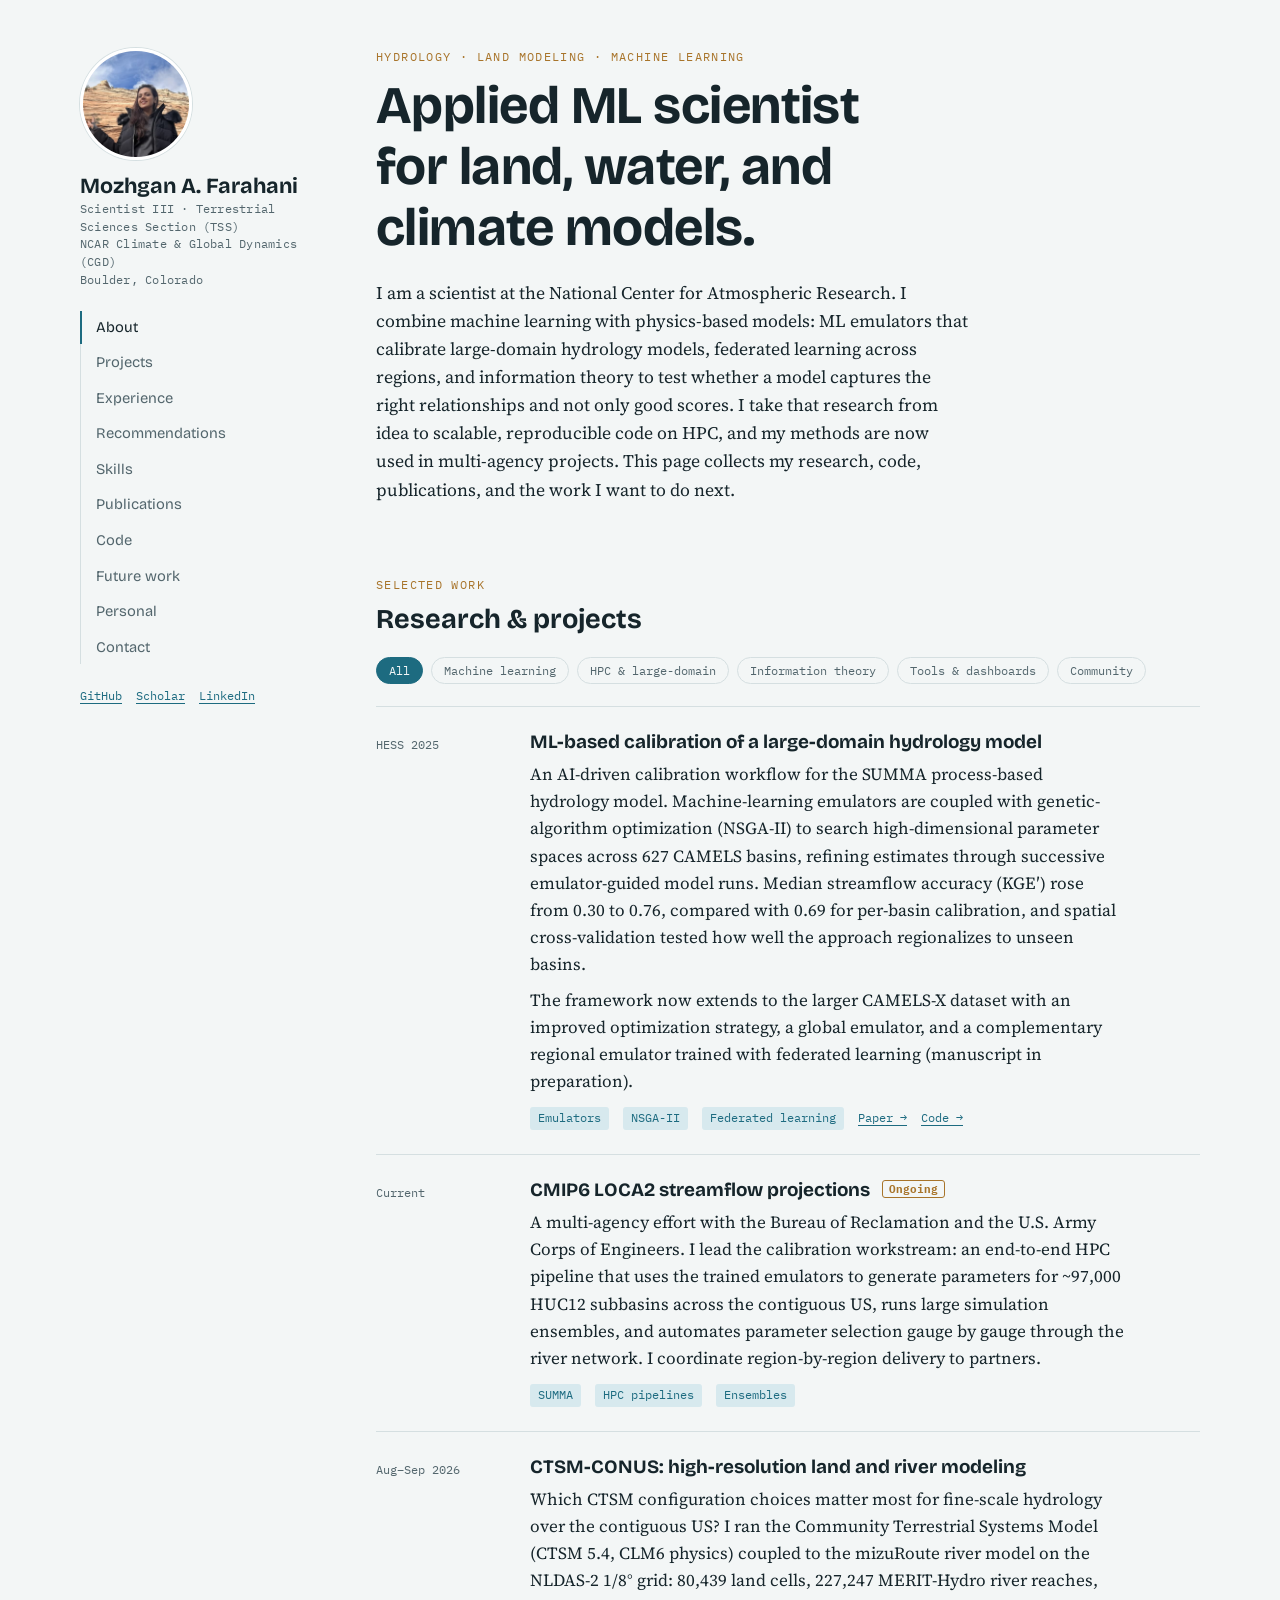
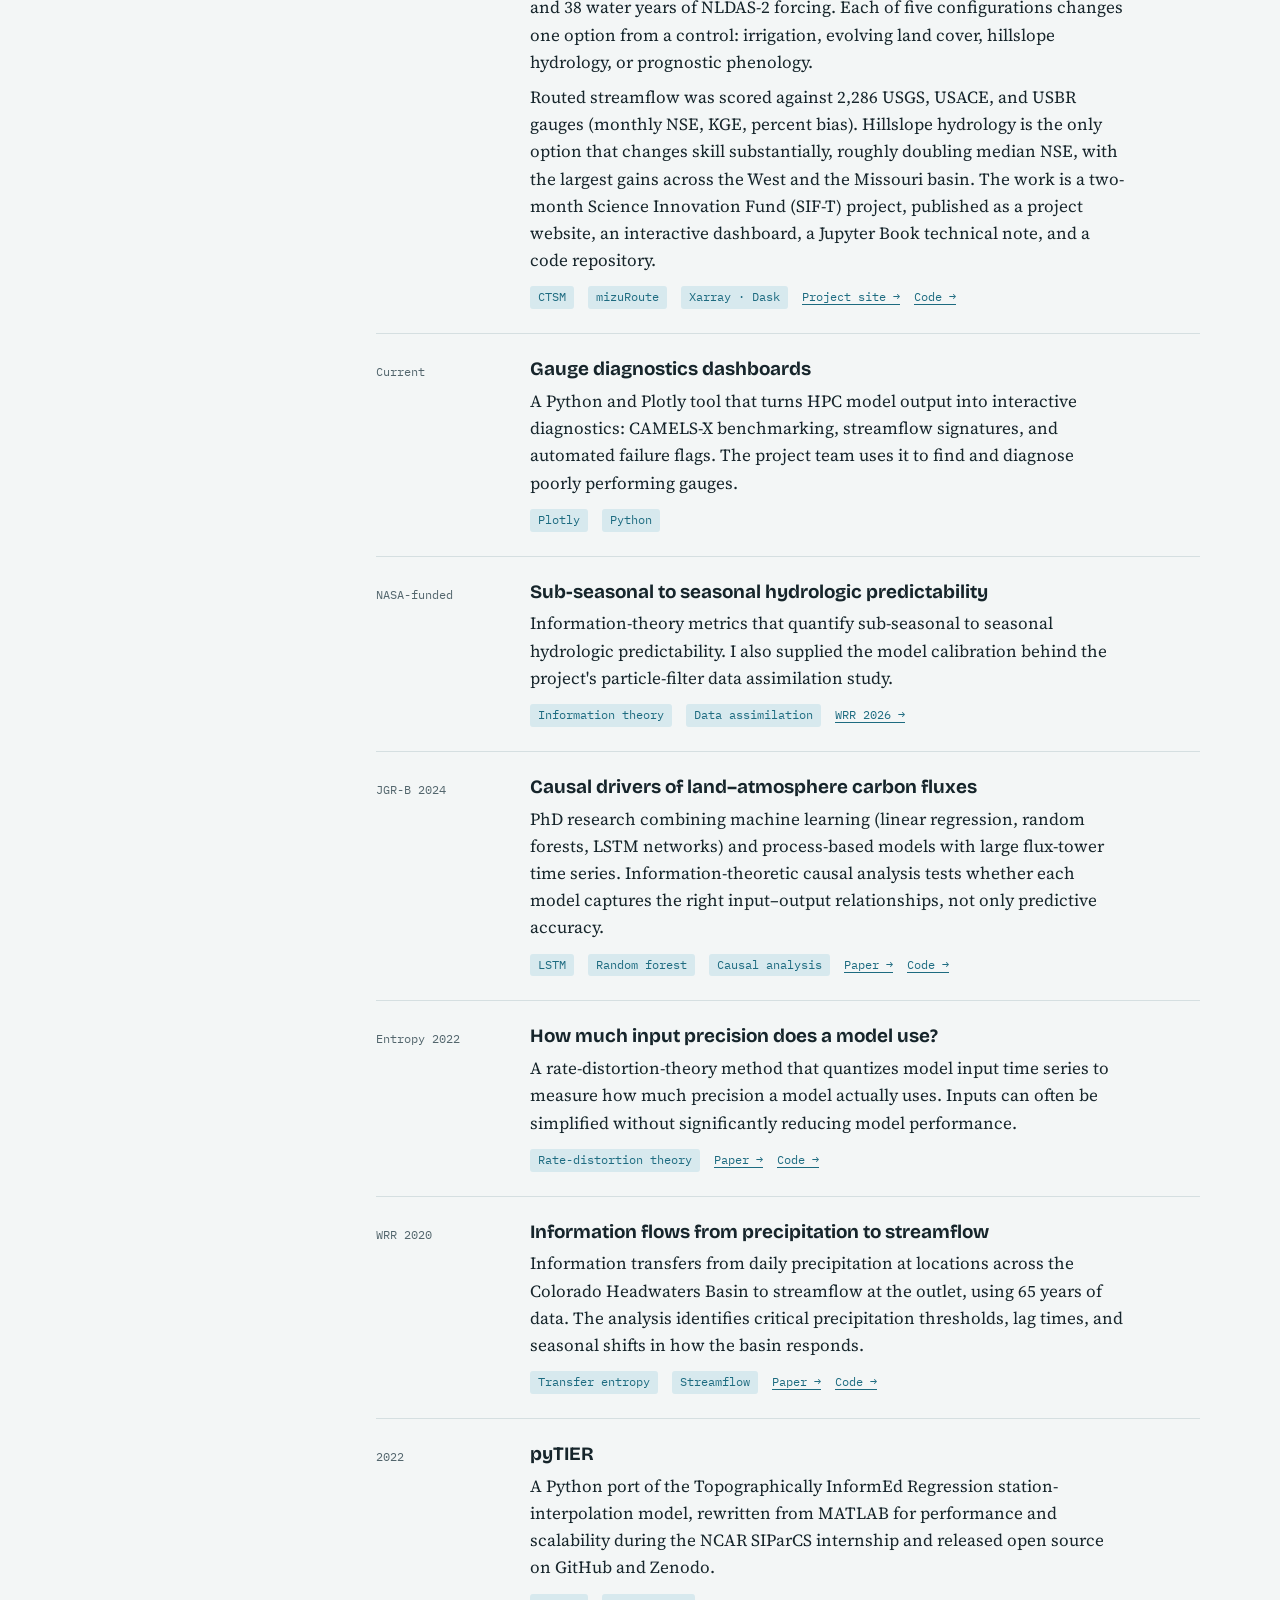
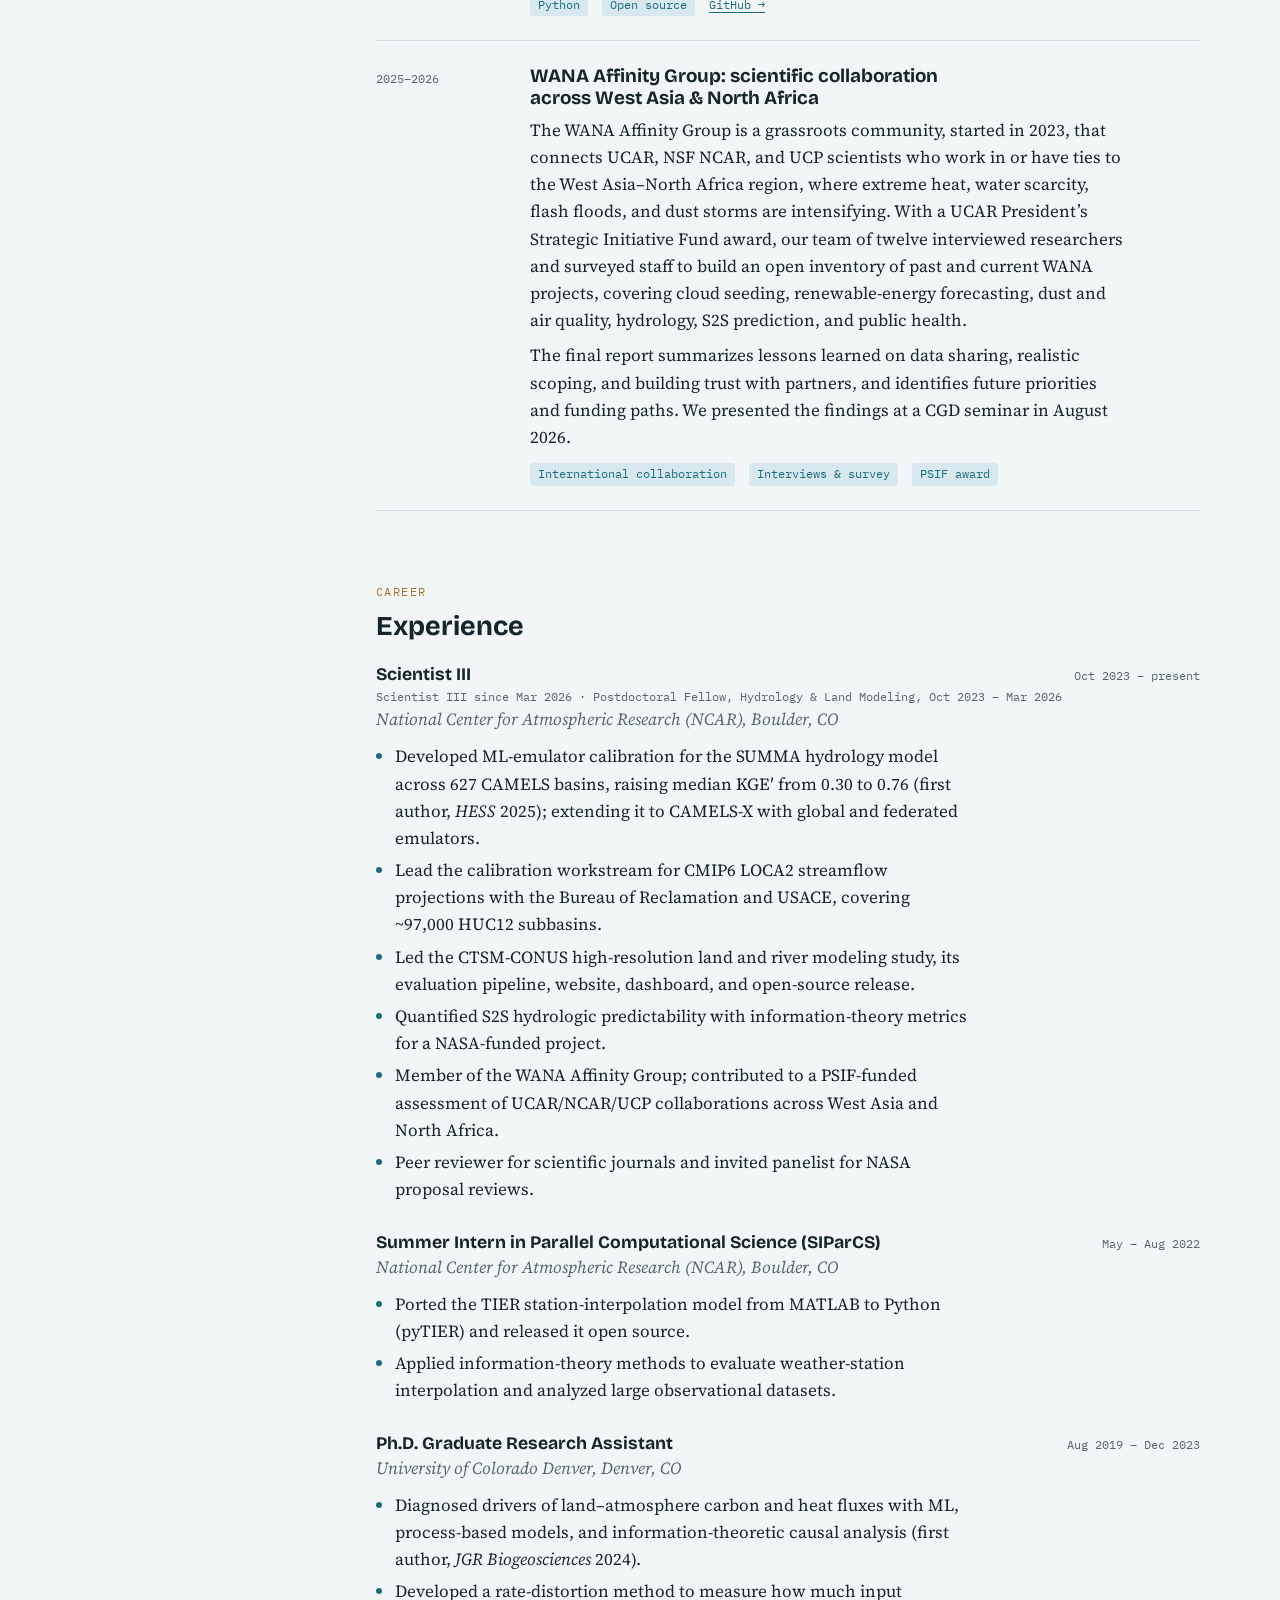
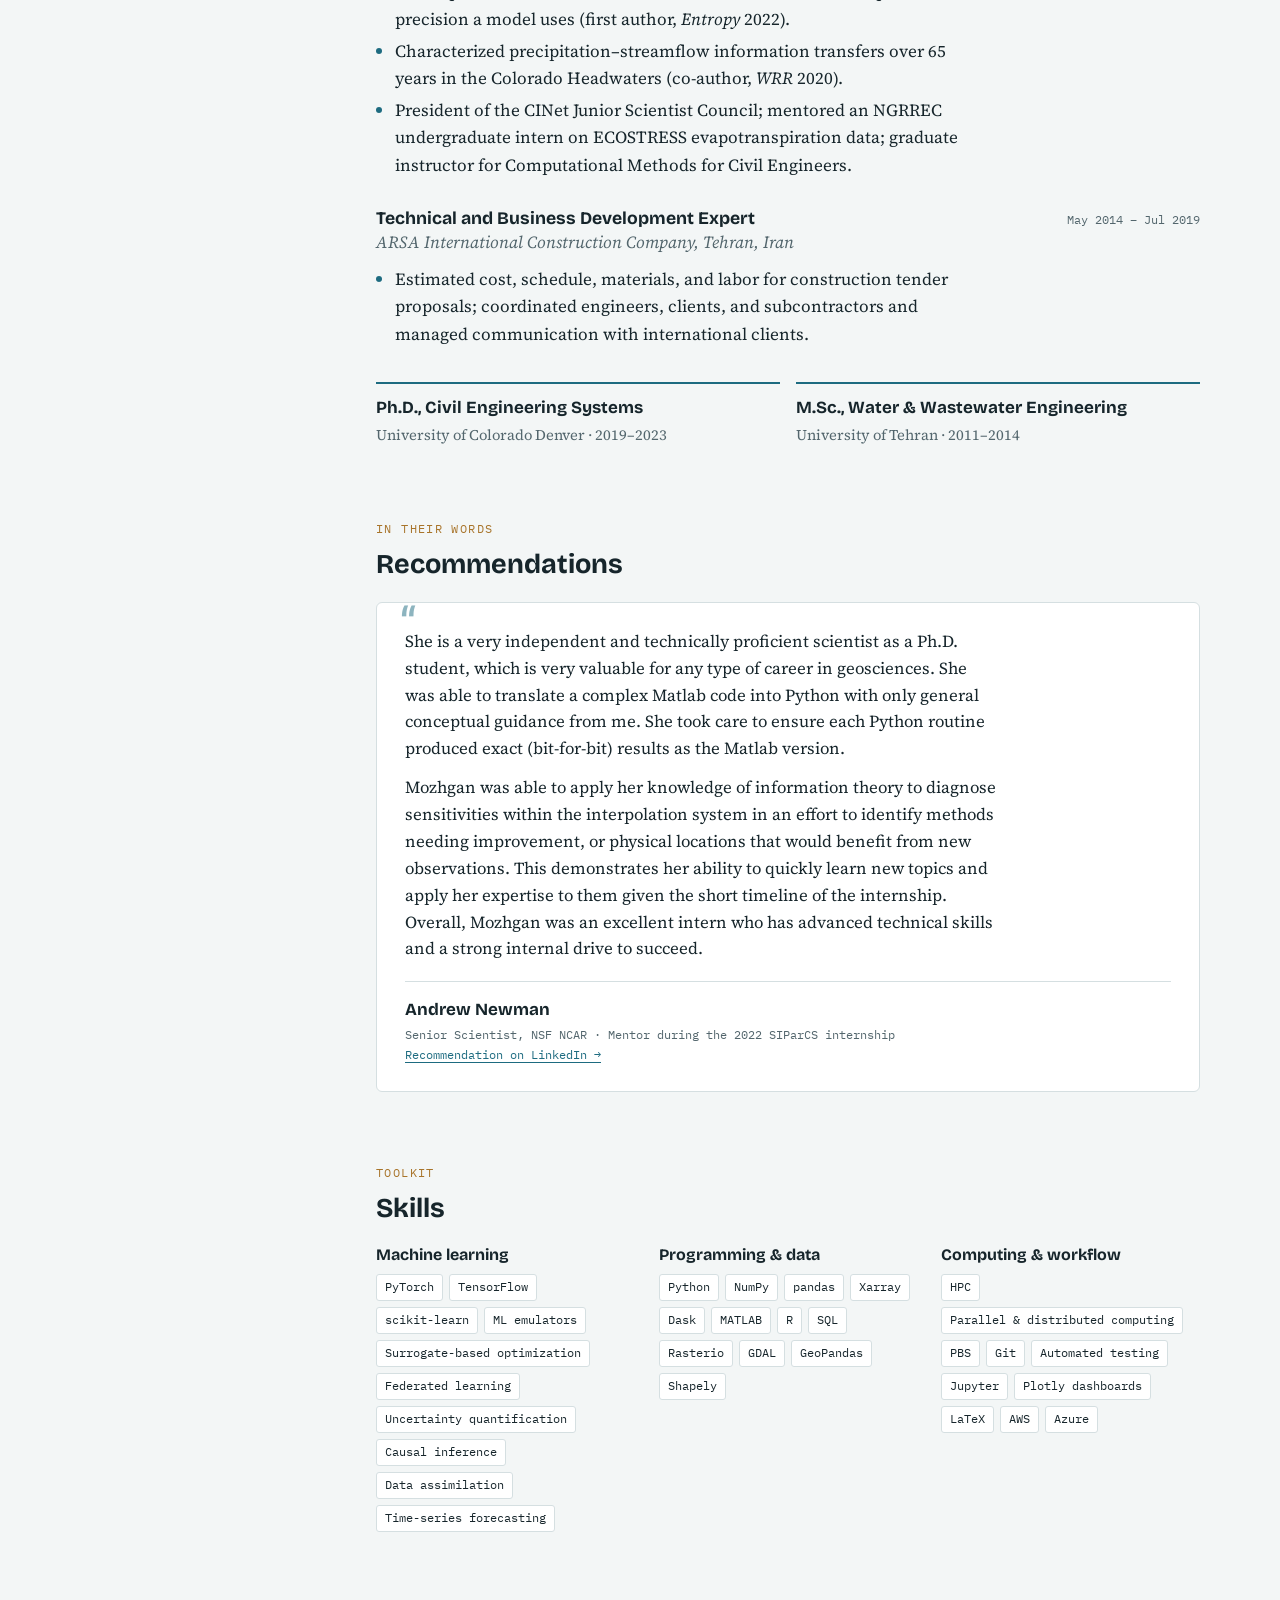
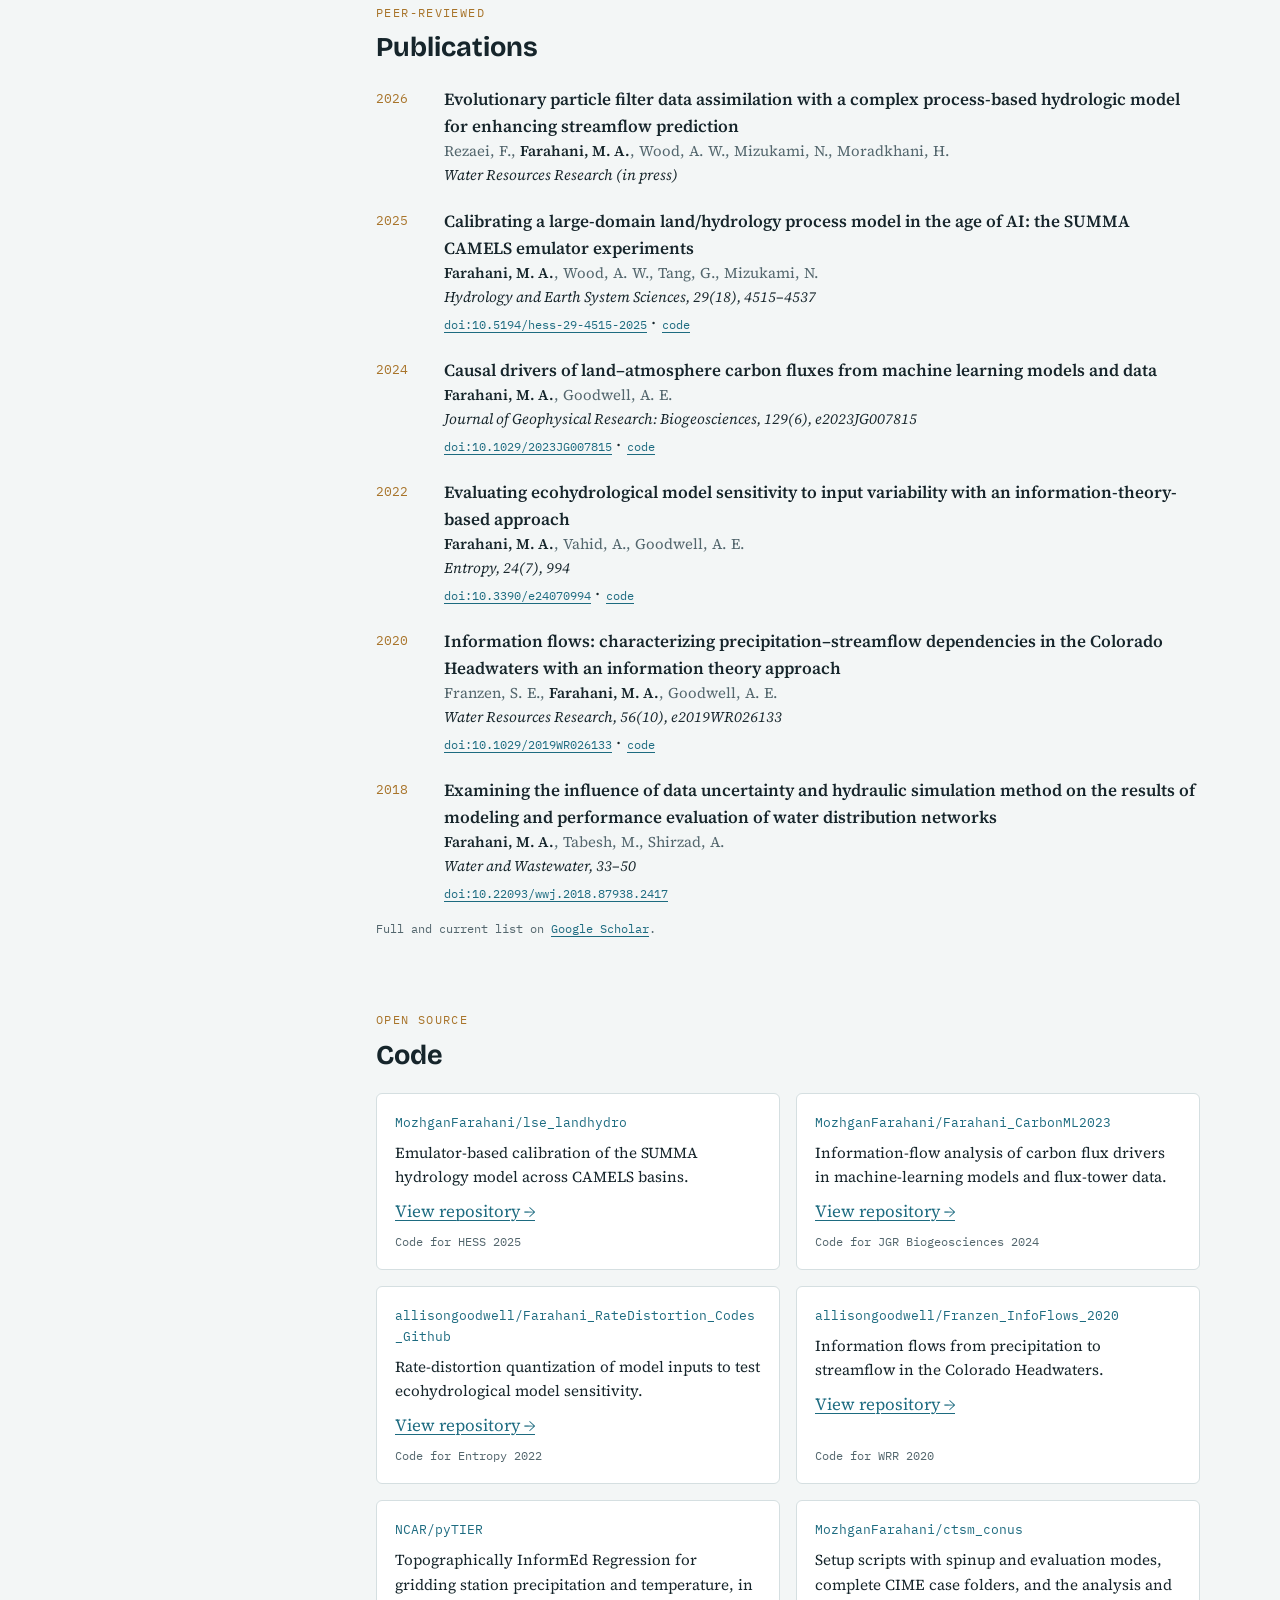
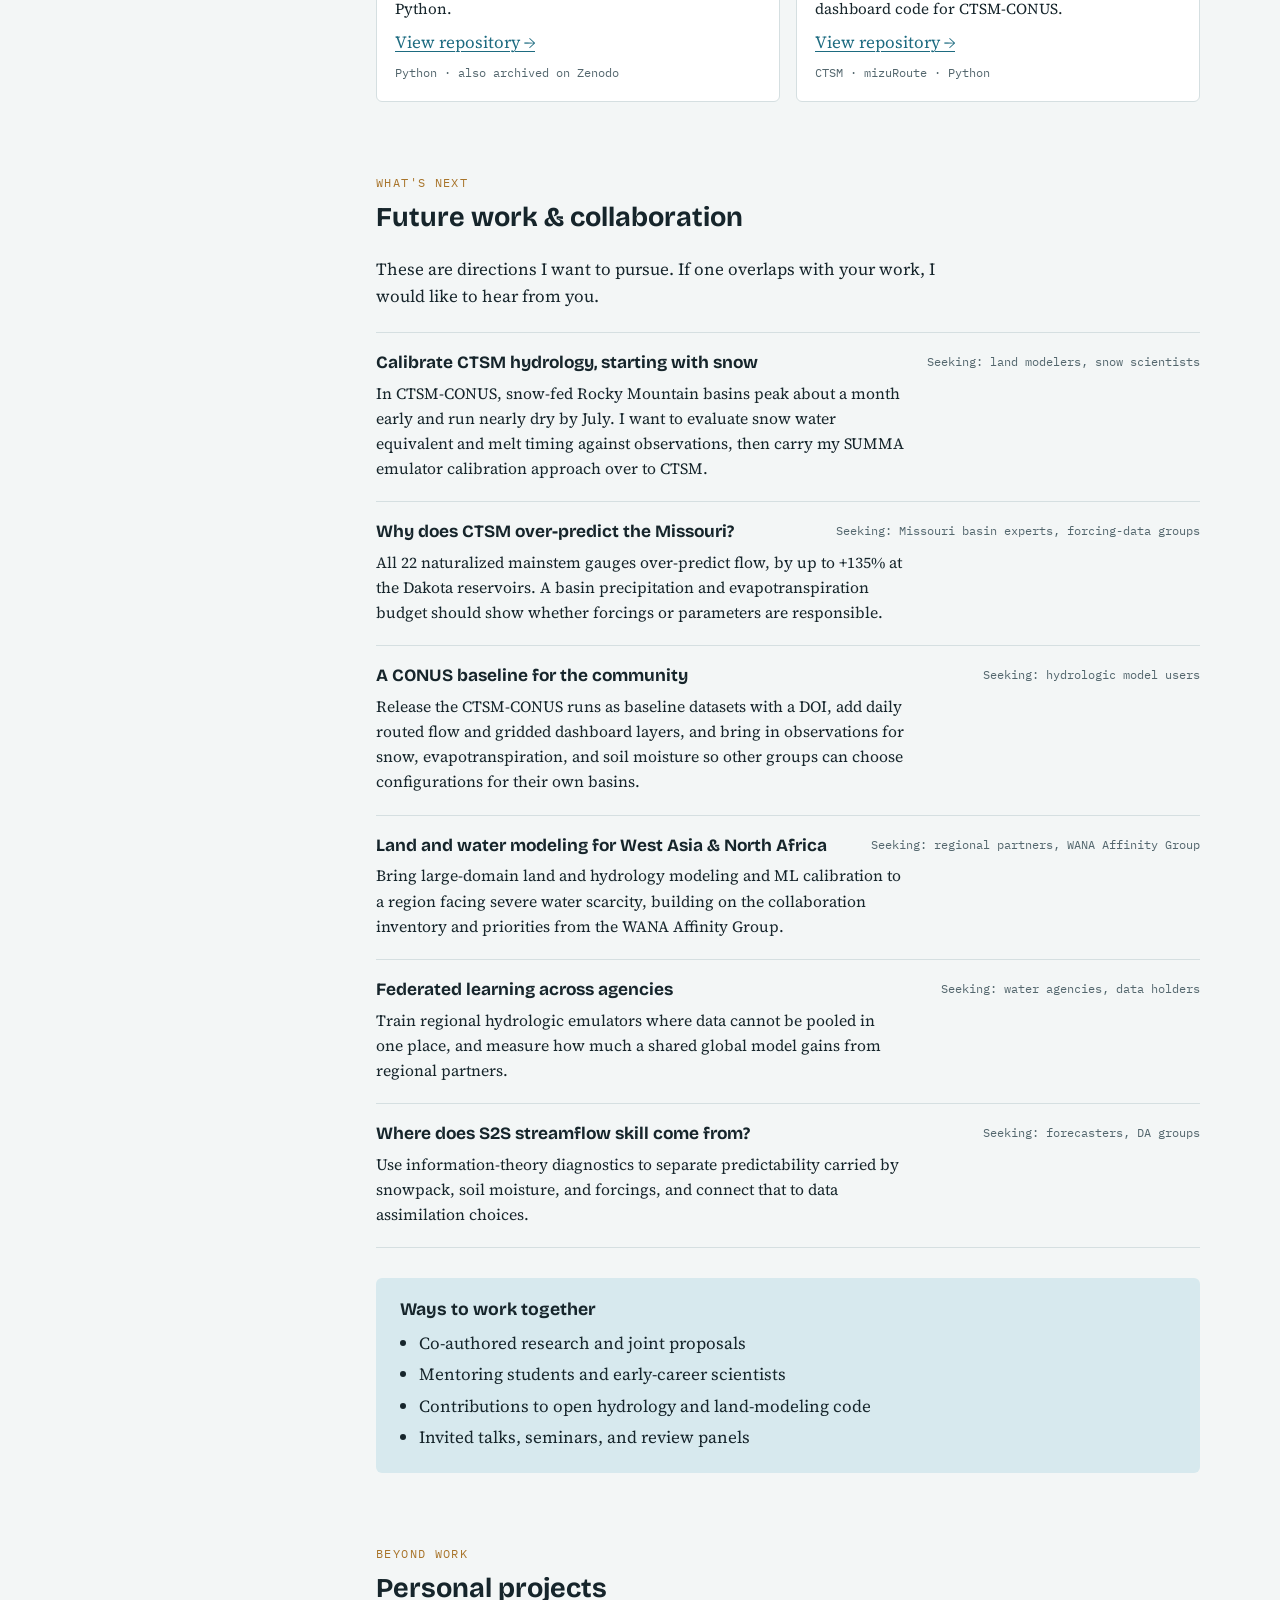
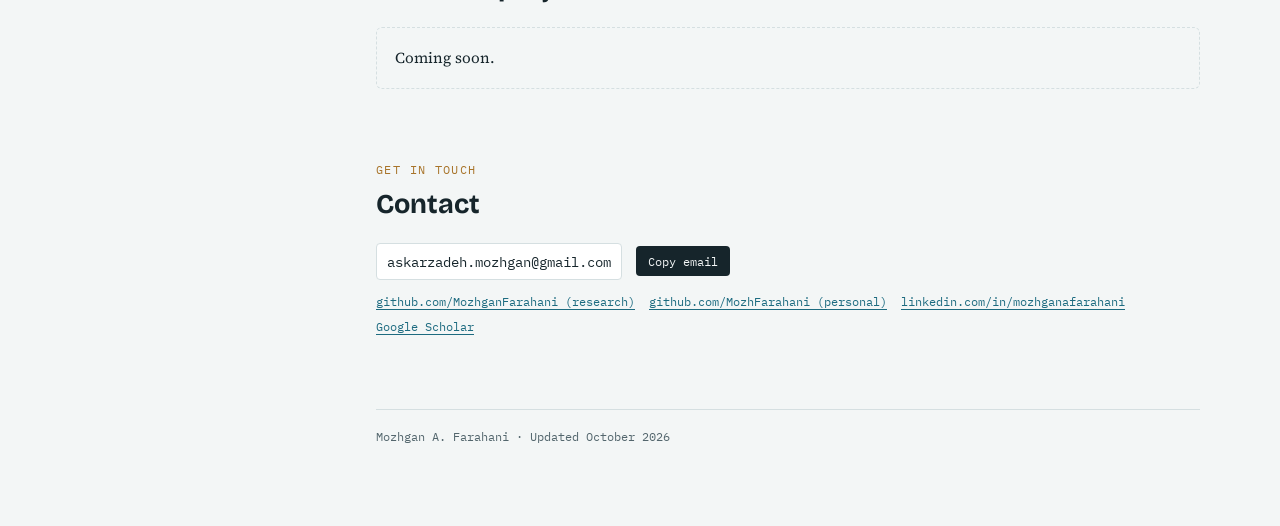
==== index.html @ bfb7e29d "Add files via upload" ====
<!doctype html>
<html lang="en">
<head>
<meta charset="utf-8">
<meta name="viewport" content="width=device-width, initial-scale=1, viewport-fit=cover">
<meta name="description" content="Mozhgan A. Farahani: hydrology, land modeling and machine learning research at NCAR.">
<style>body{margin:0}img{max-width:100%}[hidden]{display:none!important}</style>
<title>Mozhgan A. Farahani</title>
<meta name="claude:viewport-fit-sides" content="cover">
<link rel="preconnect" href="https://fonts.googleapis.com">
<link rel="stylesheet" href="https://fonts.googleapis.com/css2?family=Bricolage+Grotesque:opsz,wght@12..96,500;12..96,700&family=Source+Serif+4:ital,opsz,wght@0,8..60,400;0,8..60,600;1,8..60,400&family=IBM+Plex+Mono:wght@400;500&display=swap">
<style>
/* Layout: sticky left index (name + section links) beside a single reading column; stacks on phones. */
:root{
  --bg:#f3f6f6;
  --surface:#ffffff;
  --ink:#16252b;
  --muted:#53666d;
  --rule:#d5dfe1;
  --river:#1d6b80;
  --river-soft:#d7e9ee;
  --silt:#a8742a;
  --display:"Bricolage Grotesque", "Segoe UI", system-ui, sans-serif;
  --body:"Source Serif 4", Georgia, "Times New Roman", serif;
  --mono:"IBM Plex Mono", ui-monospace, Menlo, Consolas, monospace;
}
@media (prefers-color-scheme: dark){
  :root:not([data-theme="light"]){
    --bg:#0f181b; --surface:#152227; --ink:#e3ecee; --muted:#9db0b6; --rule:#28393f;
    --river:#6fbfd4; --river-soft:#1b343c; --silt:#d9a75e; color-scheme:dark;
  }
}
:root[data-theme="dark"]{
  --bg:#0f181b; --surface:#152227; --ink:#e3ecee; --muted:#9db0b6; --rule:#28393f;
  --river:#6fbfd4; --river-soft:#1b343c; --silt:#d9a75e; color-scheme:dark;
}
*{box-sizing:border-box}
body{background:var(--bg);color:var(--ink);font-family:var(--body);font-size:17px;line-height:1.6;
  padding-left:max(16px, env(safe-area-inset-left, 0px));padding-right:max(16px, env(safe-area-inset-right, 0px))}
a{color:var(--river);text-underline-offset:3px;text-decoration-thickness:1px}
a:hover{text-decoration-thickness:2px}
a:focus-visible,button:focus-visible{outline:2px solid var(--silt);outline-offset:3px;border-radius:3px}
h1,h2,h3{font-family:var(--display);line-height:1.15;text-wrap:balance;margin:0}
.wrap{max-width:1120px;margin:0 auto;display:grid;grid-template-columns:240px minmax(0,1fr);gap:56px;padding-block:48px 80px}
/* index */
.index{position:sticky;top:calc(env(safe-area-inset-top,0px) + 32px);align-self:start;display:flex;flex-direction:column;gap:22px}
.avatar{width:112px;height:112px;border-radius:50%;object-fit:cover;display:block;border:3px solid var(--surface);box-shadow:0 0 0 1px var(--rule);margin-bottom:14px}
.index .name{font-family:var(--display);font-weight:700;font-size:1.35rem;line-height:1.2}
.index .role{font-family:var(--mono);font-size:.74rem;color:var(--muted);letter-spacing:.02em;line-height:1.5}
.index nav{display:flex;flex-direction:column;gap:2px;border-left:1px solid var(--rule)}
.index nav a{font-family:var(--display);font-size:.92rem;color:var(--muted);text-decoration:none;padding:5px 0 5px 14px;margin-left:-1px;border-left:2px solid transparent}
.index nav a:hover,.index nav a.on{color:var(--ink);border-left-color:var(--river)}
.links{display:flex;flex-wrap:wrap;gap:6px 14px;font-family:var(--mono);font-size:.76rem}
main{min-width:0;display:flex;flex-direction:column;gap:72px}
section{scroll-margin-top:24px}
.eyebrow{font-family:var(--mono);font-size:.72rem;letter-spacing:.12em;text-transform:uppercase;color:var(--silt);margin-bottom:10px}
h2{font-size:1.7rem;font-weight:700;margin-bottom:22px}
p{margin:0;max-width:66ch}
/* hero */
.hero h1{font-size:clamp(2.1rem,5vw,3.3rem);font-weight:700;letter-spacing:-.01em;max-width:18ch}
.hero h1 em{font-style:normal;color:var(--river)}
.hero .lede{margin-top:20px;font-size:1.1rem;color:var(--ink)}
/* projects */
.filters{display:flex;flex-wrap:wrap;gap:8px;margin-bottom:22px}
.filters button{font-family:var(--mono);font-size:.75rem;background:transparent;color:var(--muted);border:1px solid var(--rule);border-radius:99px;padding:5px 12px;cursor:pointer}
.filters button[aria-pressed="true"]{background:var(--river);border-color:var(--river);color:var(--bg)}
.projects{display:flex;flex-direction:column;gap:0;border-top:1px solid var(--rule)}
.proj{display:grid;grid-template-columns:130px minmax(0,1fr);gap:24px;padding:24px 0;border-bottom:1px solid var(--rule)}
.proj .when{font-family:var(--mono);font-size:.75rem;color:var(--muted);padding-top:4px}
.proj h3{font-size:1.18rem;font-weight:700}
.proj p{margin-top:8px;color:var(--ink)}
.proj .meta{display:flex;flex-wrap:wrap;gap:6px 14px;margin-top:12px;font-family:var(--mono);font-size:.74rem;align-items:center}
.tag{color:var(--river);background:var(--river-soft);padding:2px 8px;border-radius:3px}
.status{font-family:var(--mono);font-size:.68rem;color:var(--silt);border:1px solid currentColor;border-radius:3px;padding:1px 6px;margin-left:8px;vertical-align:3px;white-space:nowrap}
/* recommendation */
.quote{margin:0;background:var(--surface);border:1px solid var(--rule);border-radius:6px;padding:26px 28px;display:flex;flex-direction:column;gap:18px}
.quote blockquote{margin:0;display:flex;flex-direction:column;gap:12px;font-size:1.05rem;max-width:66ch}
.quote blockquote p{position:relative}
.quote blockquote p:first-child::before{content:"\201C";font-family:var(--display);font-size:3.2rem;line-height:1;color:var(--river);position:absolute;left:-4px;top:-30px;opacity:.5}
.quote figcaption{display:flex;flex-direction:column;gap:2px;border-top:1px solid var(--rule);padding-top:14px}
.quote figcaption b{font-family:var(--display)}
.quote figcaption span{font-family:var(--mono);font-size:.74rem;color:var(--muted)}
/* experience */
.xp{display:flex;flex-direction:column;gap:30px}
.job header{display:flex;flex-wrap:wrap;justify-content:space-between;gap:4px 16px;align-items:baseline}
.job h3{font-size:1.1rem;font-weight:700}
.job .sub{font-family:var(--mono);font-size:.75rem;color:var(--muted);margin-top:2px}
.job .org{color:var(--muted);font-style:italic}
.job .dates{font-family:var(--mono);font-size:.75rem;color:var(--muted);white-space:nowrap}
.job ul{margin:10px 0 0;padding-left:1.1em;max-width:66ch}
.job li{margin-top:5px}
.job li::marker{color:var(--river)}
.edu{display:grid;grid-template-columns:repeat(2,minmax(0,1fr));gap:16px;margin-top:34px}
.edu div{border-top:2px solid var(--river);padding-top:10px}
.edu b{font-family:var(--display);display:block}
.edu span{font-size:.92rem;color:var(--muted)}
/* skills */
.skills{display:grid;grid-template-columns:repeat(3,minmax(0,1fr));gap:24px}
.skills h3{font-size:1rem;font-weight:700;margin-bottom:10px}
.chips{display:flex;flex-wrap:wrap;gap:6px}
.chips span{font-family:var(--mono);font-size:.74rem;border:1px solid var(--rule);background:var(--surface);border-radius:3px;padding:3px 8px}
/* pubs */
.pubs{list-style:none;padding:0;margin:0;display:flex;flex-direction:column;gap:20px}
.pubs li{display:grid;grid-template-columns:52px minmax(0,1fr);gap:16px}
.pubs .yr{font-family:var(--mono);font-size:.8rem;color:var(--silt);padding-top:3px;font-variant-numeric:tabular-nums}
.pubs .t{font-weight:600}
.pubs .a{font-size:.93rem;color:var(--muted)}
.pubs .a strong{color:var(--ink);font-weight:600}
.pubs .j{font-size:.93rem;font-style:italic}
.pubs .doi{font-family:var(--mono);font-size:.74rem;word-break:break-all}
.pubs li > div > .doi + .doi{margin-left:2px}
/* code */
.code{display:grid;grid-template-columns:repeat(2,minmax(0,1fr));gap:16px}
.repo{background:var(--surface);border:1px solid var(--rule);border-radius:6px;padding:18px;display:flex;flex-direction:column;gap:8px;min-width:0}
.repo .path{font-family:var(--mono);font-size:.82rem;color:var(--river);word-break:break-all}
.repo p{font-size:.95rem}
.repo .lang{font-family:var(--mono);font-size:.72rem;color:var(--muted);margin-top:auto}
.repo.todo{background:transparent;border-style:dashed;grid-column:1/-1}
/* future */
.ideas{display:flex;flex-direction:column;gap:0;border-top:1px solid var(--rule)}
.idea{padding:20px 0;border-bottom:1px solid var(--rule);display:grid;grid-template-columns:minmax(0,1fr) auto;gap:8px 24px}
.idea h3{font-size:1.08rem;font-weight:700}
.idea p{grid-column:1/-1;font-size:.98rem}
.idea .who{font-family:var(--mono);font-size:.72rem;color:var(--muted);text-align:right;white-space:nowrap}
.collab{margin-top:30px;background:var(--river-soft);border-radius:6px;padding:22px 24px}
.collab h3{font-size:1.1rem;margin-bottom:10px}
.collab ul{margin:0;padding-left:1.1em;max-width:66ch}
.collab li{margin-top:4px}
.note{font-family:var(--mono);font-size:.74rem;color:var(--muted);margin-top:14px;max-width:66ch}
/* contact */
.contact{display:flex;flex-direction:column;gap:12px}
.row{display:flex;flex-wrap:wrap;gap:10px 14px;align-items:center}
.row code{font-family:var(--mono);font-size:.9rem;background:var(--surface);border:1px solid var(--rule);padding:6px 10px;border-radius:4px;user-select:all;word-break:break-all}
.btn{font-family:var(--mono);font-size:.78rem;background:var(--ink);color:var(--bg);border:0;border-radius:4px;padding:7px 12px;cursor:pointer}
footer{font-family:var(--mono);font-size:.72rem;color:var(--muted);border-top:1px solid var(--rule);padding-top:18px}
@media (max-width:860px){
  .avatar{width:88px;height:88px}
  .wrap{grid-template-columns:minmax(0,1fr);gap:36px;padding-block:28px 64px}
  .index{position:static}
  .index nav{flex-direction:row;flex-wrap:wrap;border-left:0;gap:4px 14px}
  .index nav a{padding:2px 0;border-left:0;margin:0;border-bottom:2px solid transparent}
  .index nav a.on{border-bottom-color:var(--river)}
  .skills{grid-template-columns:minmax(0,1fr)}
}
@media (max-width:560px){
  .proj,.pubs li{grid-template-columns:minmax(0,1fr);gap:4px}
  .code,.edu{grid-template-columns:minmax(0,1fr)}
  .idea{grid-template-columns:minmax(0,1fr)}
  .idea .who{text-align:left}
  body{font-size:16px}
}
</style>
</head>
<body>

<div class="wrap">
  <aside class="index">
    <div>
      <img class="avatar" src="photo.jpg" alt="Mozhgan A. Farahani" onerror="this.hidden=true">
      <div class="name">Mozhgan A. Farahani</div>
      <div class="role">Scientist III · Terrestrial Sciences Section (TSS)<br>NCAR Climate &amp; Global Dynamics (CGD)<br>Boulder, Colorado</div>
    </div>
    <nav aria-label="Sections">
      <a href="#about">About</a>
      <a href="#projects">Projects</a>
      <a href="#experience">Experience</a>
      <a href="#recommendations">Recommendations</a>
      <a href="#skills">Skills</a>
      <a href="#publications">Publications</a>
      <a href="#code">Code</a>
      <a href="#future">Future work</a>
      <a href="#personal">Personal</a>
      <a href="#contact">Contact</a>
    </nav>
    <div class="links">
      <a href="https://github.com/MozhganFarahani" target="_blank" rel="noopener">GitHub</a>
      <a href="https://scholar.google.com/citations?user=ynosZ1MAAAAJ&hl=en" target="_blank" rel="noopener">Scholar</a>
      <a href="https://www.linkedin.com/in/mozhganafarahani/" target="_blank" rel="noopener">LinkedIn</a>
    </div>
  </aside>

  <main>
    <section id="about" class="hero">
      <div class="eyebrow">Hydrology · Land modeling · Machine learning</div>
      <h1>Applied ML scientist for land, water, and climate models.</h1>
      <p class="lede">I am a scientist at the National Center for Atmospheric Research. I combine machine learning with physics-based models: ML emulators that calibrate large-domain hydrology models, federated learning across regions, and information theory to test whether a model captures the right relationships and not only good scores. I take that research from idea to scalable, reproducible code on HPC, and my methods are now used in multi-agency projects. This page collects my research, code, publications, and the work I want to do next.</p>
    </section>

    <section id="projects">
      <div class="eyebrow">Selected work</div>
      <h2>Research &amp; projects</h2>
      <div class="filters" role="group" aria-label="Filter projects">
        <button type="button" data-f="all" aria-pressed="true">All</button>
        <button type="button" data-f="ml">Machine learning</button>
        <button type="button" data-f="hpc">HPC &amp; large-domain</button>
        <button type="button" data-f="it">Information theory</button>
        <button type="button" data-f="tools">Tools &amp; dashboards</button>
        <button type="button" data-f="community">Community</button>
      </div>
      <div class="projects" id="projlist">
        <article class="proj" data-tags="ml">
          <div class="when">HESS 2025</div>
          <div>
            <h3>ML-based calibration of a large-domain hydrology model</h3>
            <p>An AI-driven calibration workflow for the SUMMA process-based hydrology model. Machine-learning emulators are coupled with genetic-algorithm optimization (NSGA-II) to search high-dimensional parameter spaces across 627 CAMELS basins, refining estimates through successive emulator-guided model runs. Median streamflow accuracy (KGE′) rose from 0.30 to 0.76, compared with 0.69 for per-basin calibration, and spatial cross-validation tested how well the approach regionalizes to unseen basins.</p>
            <p>The framework now extends to the larger CAMELS-X dataset with an improved optimization strategy, a global emulator, and a complementary regional emulator trained with federated learning (manuscript in preparation).</p>
            <div class="meta"><span class="tag">Emulators</span><span class="tag">NSGA-II</span><span class="tag">Federated learning</span><a href="https://doi.org/10.5194/hess-29-4515-2025" target="_blank" rel="noopener">Paper →</a><a href="https://github.com/MozhganFarahani/lse_landhydro" target="_blank" rel="noopener">Code →</a></div>
          </div>
        </article>
        <article class="proj" data-tags="ml hpc">
          <div class="when">Current</div>
          <div>
            <h3>CMIP6 LOCA2 streamflow projections <span class="status">Ongoing</span></h3>
            <p>A multi-agency effort with the Bureau of Reclamation and the U.S. Army Corps of Engineers. I lead the calibration workstream: an end-to-end HPC pipeline that uses the trained emulators to generate parameters for ~97,000 HUC12 subbasins across the contiguous US, runs large simulation ensembles, and automates parameter selection gauge by gauge through the river network. I coordinate region-by-region delivery to partners.</p>
            <div class="meta"><span class="tag">SUMMA</span><span class="tag">HPC pipelines</span><span class="tag">Ensembles</span></div>
          </div>
        </article>
        <article class="proj" data-tags="hpc tools">
          <div class="when">Aug–Sep 2026</div>
          <div>
            <h3>CTSM-CONUS: high-resolution land and river modeling</h3>
            <p>Which CTSM configuration choices matter most for fine-scale hydrology over the contiguous US? I ran the Community Terrestrial Systems Model (CTSM 5.4, CLM6 physics) coupled to the mizuRoute river model on the NLDAS-2 1/8° grid: 80,439 land cells, 227,247 MERIT-Hydro river reaches, and 38 water years of NLDAS-2 forcing. Each of five configurations changes one option from a control: irrigation, evolving land cover, hillslope hydrology, or prognostic phenology.</p>
            <p>Routed streamflow was scored against 2,286 USGS, USACE, and USBR gauges (monthly NSE, KGE, percent bias). Hillslope hydrology is the only option that changes skill substantially, roughly doubling median NSE, with the largest gains across the West and the Missouri basin. The work is a two-month Science Innovation Fund (SIF-T) project, published as a project website, an interactive dashboard, a Jupyter Book technical note, and a code repository.</p>
            <div class="meta"><span class="tag">CTSM</span><span class="tag">mizuRoute</span><span class="tag">Xarray · Dask</span><a href="https://project.cgd.ucar.edu/projects/ctsm-conus" target="_blank" rel="noopener">Project site →</a><a href="https://github.com/MozhganFarahani/ctsm_conus" target="_blank" rel="noopener">Code →</a></div>
          </div>
        </article>
        <article class="proj" data-tags="tools">
          <div class="when">Current</div>
          <div>
            <h3>Gauge diagnostics dashboards</h3>
            <p>A Python and Plotly tool that turns HPC model output into interactive diagnostics: CAMELS-X benchmarking, streamflow signatures, and automated failure flags. The project team uses it to find and diagnose poorly performing gauges.</p>
            <div class="meta"><span class="tag">Plotly</span><span class="tag">Python</span></div>
          </div>
        </article>
        <article class="proj" data-tags="it">
          <div class="when">NASA-funded</div>
          <div>
            <h3>Sub-seasonal to seasonal hydrologic predictability</h3>
            <p>Information-theory metrics that quantify sub-seasonal to seasonal hydrologic predictability. I also supplied the model calibration behind the project's particle-filter data assimilation study.</p>
            <div class="meta"><span class="tag">Information theory</span><span class="tag">Data assimilation</span><a href="#publications">WRR 2026 →</a></div>
          </div>
        </article>
        <article class="proj" data-tags="ml it">
          <div class="when">JGR-B 2024</div>
          <div>
            <h3>Causal drivers of land–atmosphere carbon fluxes</h3>
            <p>PhD research combining machine learning (linear regression, random forests, LSTM networks) and process-based models with large flux-tower time series. Information-theoretic causal analysis tests whether each model captures the right input–output relationships, not only predictive accuracy.</p>
            <div class="meta"><span class="tag">LSTM</span><span class="tag">Random forest</span><span class="tag">Causal analysis</span><a href="https://doi.org/10.1029/2023JG007815" target="_blank" rel="noopener">Paper →</a><a href="https://github.com/MozhganFarahani/Farahani_CarbonML2023" target="_blank" rel="noopener">Code →</a></div>
          </div>
        </article>
        <article class="proj" data-tags="it">
          <div class="when">Entropy 2022</div>
          <div>
            <h3>How much input precision does a model use?</h3>
            <p>A rate-distortion-theory method that quantizes model input time series to measure how much precision a model actually uses. Inputs can often be simplified without significantly reducing model performance.</p>
            <div class="meta"><span class="tag">Rate-distortion theory</span><a href="https://doi.org/10.3390/e24070994" target="_blank" rel="noopener">Paper →</a><a href="https://github.com/allisongoodwell/Farahani_RateDistortion_Codes_Github" target="_blank" rel="noopener">Code →</a></div>
          </div>
        </article>
        <article class="proj" data-tags="it">
          <div class="when">WRR 2020</div>
          <div>
            <h3>Information flows from precipitation to streamflow</h3>
            <p>Information transfers from daily precipitation at locations across the Colorado Headwaters Basin to streamflow at the outlet, using 65 years of data. The analysis identifies critical precipitation thresholds, lag times, and seasonal shifts in how the basin responds.</p>
            <div class="meta"><span class="tag">Transfer entropy</span><span class="tag">Streamflow</span><a href="https://doi.org/10.1029/2019WR026133" target="_blank" rel="noopener">Paper →</a><a href="https://github.com/allisongoodwell/Franzen_InfoFlows_2020" target="_blank" rel="noopener">Code →</a></div>
          </div>
        </article>
        <article class="proj" data-tags="tools hpc">
          <div class="when">2022</div>
          <div>
            <h3>pyTIER</h3>
            <p>A Python port of the Topographically InformEd Regression station-interpolation model, rewritten from MATLAB for performance and scalability during the NCAR SIParCS internship and released open source on GitHub and Zenodo.</p>
            <div class="meta"><span class="tag">Python</span><span class="tag">Open source</span><a href="https://github.com/NCAR/pyTIER" target="_blank" rel="noopener">GitHub →</a></div>
          </div>
        </article>
        <article class="proj" data-tags="community">
          <div class="when">2025–2026</div>
          <div>
            <h3>WANA Affinity Group: scientific collaboration across West Asia &amp; North Africa</h3>
            <p>The WANA Affinity Group is a grassroots community, started in 2023, that connects UCAR, NSF NCAR, and UCP scientists who work in or have ties to the West Asia–North Africa region, where extreme heat, water scarcity, flash floods, and dust storms are intensifying. With a UCAR President’s Strategic Initiative Fund award, our team of twelve interviewed researchers and surveyed staff to build an open inventory of past and current WANA projects, covering cloud seeding, renewable-energy forecasting, dust and air quality, hydrology, S2S prediction, and public health.</p>
            <p>The final report summarizes lessons learned on data sharing, realistic scoping, and building trust with partners, and identifies future priorities and funding paths. We presented the findings at a CGD seminar in August 2026.</p>
            <div class="meta"><span class="tag">International collaboration</span><span class="tag">Interviews &amp; survey</span><span class="tag">PSIF award</span></div>
          </div>
        </article>
      </div>
    </section>

    <section id="experience">
      <div class="eyebrow">Career</div>
      <h2>Experience</h2>
      <div class="xp">
        <div class="job">
          <header><h3>Scientist III</h3><span class="dates">Oct 2023 – present</span></header>
          <div class="sub">Scientist III since Mar 2026 · Postdoctoral Fellow, Hydrology &amp; Land Modeling, Oct 2023 – Mar 2026</div>
          <div class="org">National Center for Atmospheric Research (NCAR), Boulder, CO</div>
          <ul>
            <li>Developed ML-emulator calibration for the SUMMA hydrology model across 627 CAMELS basins, raising median KGE′ from 0.30 to 0.76 (first author, <i>HESS</i> 2025); extending it to CAMELS-X with global and federated emulators.</li>
            <li>Lead the calibration workstream for CMIP6 LOCA2 streamflow projections with the Bureau of Reclamation and USACE, covering ~97,000 HUC12 subbasins.</li>
            <li>Led the CTSM-CONUS high-resolution land and river modeling study, its evaluation pipeline, website, dashboard, and open-source release.</li>
            <li>Quantified S2S hydrologic predictability with information-theory metrics for a NASA-funded project.</li>
            <li>Member of the WANA Affinity Group; contributed to a PSIF-funded assessment of UCAR/NCAR/UCP collaborations across West Asia and North Africa.</li>
            <li>Peer reviewer for scientific journals and invited panelist for NASA proposal reviews.</li>
          </ul>
        </div>
        <div class="job">
          <header><h3>Summer Intern in Parallel Computational Science (SIParCS)</h3><span class="dates">May – Aug 2022</span></header>
          <div class="org">National Center for Atmospheric Research (NCAR), Boulder, CO</div>
          <ul>
            <li>Ported the TIER station-interpolation model from MATLAB to Python (pyTIER) and released it open source.</li>
            <li>Applied information-theory methods to evaluate weather-station interpolation and analyzed large observational datasets.</li>
          </ul>
        </div>
        <div class="job">
          <header><h3>Ph.D. Graduate Research Assistant</h3><span class="dates">Aug 2019 – Dec 2023</span></header>
          <div class="org">University of Colorado Denver, Denver, CO</div>
          <ul>
            <li>Diagnosed drivers of land–atmosphere carbon and heat fluxes with ML, process-based models, and information-theoretic causal analysis (first author, <i>JGR Biogeosciences</i> 2024).</li>
            <li>Developed a rate-distortion method to measure how much input precision a model uses (first author, <i>Entropy</i> 2022).</li>
            <li>Characterized precipitation–streamflow information transfers over 65 years in the Colorado Headwaters (co-author, <i>WRR</i> 2020).</li>
            <li>President of the CINet Junior Scientist Council; mentored an NGRREC undergraduate intern on ECOSTRESS evapotranspiration data; graduate instructor for Computational Methods for Civil Engineers.</li>
          </ul>
        </div>
        <div class="job">
          <header><h3>Technical and Business Development Expert</h3><span class="dates">May 2014 – Jul 2019</span></header>
          <div class="org">ARSA International Construction Company, Tehran, Iran</div>
          <ul>
            <li>Estimated cost, schedule, materials, and labor for construction tender proposals; coordinated engineers, clients, and subcontractors and managed communication with international clients.</li>
          </ul>
        </div>
      </div>
      <div class="edu">
        <div><b>Ph.D., Civil Engineering Systems</b><span>University of Colorado Denver · 2019–2023</span></div>
        <div><b>M.Sc., Water &amp; Wastewater Engineering</b><span>University of Tehran · 2011–2014</span></div>
      </div>
    </section>

    <section id="recommendations">
      <div class="eyebrow">In their words</div>
      <h2>Recommendations</h2>
      <figure class="quote">
        <blockquote>
          <p>She is a very independent and technically proficient scientist as a Ph.D. student, which is very valuable for any type of career in geosciences. She was able to translate a complex Matlab code into Python with only general conceptual guidance from me. She took care to ensure each Python routine produced exact (bit-for-bit) results as the Matlab version.</p>
          <p>Mozhgan was able to apply her knowledge of information theory to diagnose sensitivities within the interpolation system in an effort to identify methods needing improvement, or physical locations that would benefit from new observations. This demonstrates her ability to quickly learn new topics and apply her expertise to them given the short timeline of the internship. Overall, Mozhgan was an excellent intern who has advanced technical skills and a strong internal drive to succeed.</p>
        </blockquote>
        <figcaption>
          <b>Andrew Newman</b>
          <span>Senior Scientist, NSF NCAR · Mentor during the 2022 SIParCS internship</span>
          <span><a href="https://www.linkedin.com/in/mozhganafarahani/" target="_blank" rel="noopener">Recommendation on LinkedIn →</a></span>
        </figcaption>
      </figure>
    </section>

    <section id="skills">
      <div class="eyebrow">Toolkit</div>
      <h2>Skills</h2>
      <div class="skills">
        <div><h3>Machine learning</h3><div class="chips">
          <span>PyTorch</span><span>TensorFlow</span><span>scikit-learn</span><span>ML emulators</span><span>Surrogate-based optimization</span><span>Federated learning</span><span>Uncertainty quantification</span><span>Causal inference</span><span>Data assimilation</span><span>Time-series forecasting</span>
        </div></div>
        <div><h3>Programming &amp; data</h3><div class="chips">
          <span>Python</span><span>NumPy</span><span>pandas</span><span>Xarray</span><span>Dask</span><span>MATLAB</span><span>R</span><span>SQL</span><span>Rasterio</span><span>GDAL</span><span>GeoPandas</span><span>Shapely</span>
        </div></div>
        <div><h3>Computing &amp; workflow</h3><div class="chips">
          <span>HPC</span><span>Parallel &amp; distributed computing</span><span>PBS</span><span>Git</span><span>Automated testing</span><span>Jupyter</span><span>Plotly dashboards</span><span>LaTeX</span><span>AWS</span><span>Azure</span>
        </div></div>
      </div>
    </section>

    <section id="publications">
      <div class="eyebrow">Peer-reviewed</div>
      <h2>Publications</h2>
      <ol class="pubs">
        <li><span class="yr">2026</span><div>
          <div class="t">Evolutionary particle filter data assimilation with a complex process-based hydrologic model for enhancing streamflow prediction</div>
          <div class="a">Rezaei, F., <strong>Farahani, M. A.</strong>, Wood, A. W., Mizukami, N., Moradkhani, H.</div>
          <div class="j">Water Resources Research (in press)</div></div></li>
        <li><span class="yr">2025</span><div>
          <div class="t">Calibrating a large-domain land/hydrology process model in the age of AI: the SUMMA CAMELS emulator experiments</div>
          <div class="a"><strong>Farahani, M. A.</strong>, Wood, A. W., Tang, G., Mizukami, N.</div>
          <div class="j">Hydrology and Earth System Sciences, 29(18), 4515–4537</div>
          <a class="doi" href="https://doi.org/10.5194/hess-29-4515-2025" target="_blank" rel="noopener">doi:10.5194/hess-29-4515-2025</a> · <a class="doi" href="https://github.com/MozhganFarahani/lse_landhydro" target="_blank" rel="noopener">code</a></div></li>
        <li><span class="yr">2024</span><div>
          <div class="t">Causal drivers of land–atmosphere carbon fluxes from machine learning models and data</div>
          <div class="a"><strong>Farahani, M. A.</strong>, Goodwell, A. E.</div>
          <div class="j">Journal of Geophysical Research: Biogeosciences, 129(6), e2023JG007815</div>
          <a class="doi" href="https://doi.org/10.1029/2023JG007815" target="_blank" rel="noopener">doi:10.1029/2023JG007815</a> · <a class="doi" href="https://github.com/MozhganFarahani/Farahani_CarbonML2023" target="_blank" rel="noopener">code</a></div></li>
        <li><span class="yr">2022</span><div>
          <div class="t">Evaluating ecohydrological model sensitivity to input variability with an information-theory-based approach</div>
          <div class="a"><strong>Farahani, M. A.</strong>, Vahid, A., Goodwell, A. E.</div>
          <div class="j">Entropy, 24(7), 994</div>
          <a class="doi" href="https://doi.org/10.3390/e24070994" target="_blank" rel="noopener">doi:10.3390/e24070994</a> · <a class="doi" href="https://github.com/allisongoodwell/Farahani_RateDistortion_Codes_Github" target="_blank" rel="noopener">code</a></div></li>
        <li><span class="yr">2020</span><div>
          <div class="t">Information flows: characterizing precipitation–streamflow dependencies in the Colorado Headwaters with an information theory approach</div>
          <div class="a">Franzen, S. E., <strong>Farahani, M. A.</strong>, Goodwell, A. E.</div>
          <div class="j">Water Resources Research, 56(10), e2019WR026133</div>
          <a class="doi" href="https://doi.org/10.1029/2019WR026133" target="_blank" rel="noopener">doi:10.1029/2019WR026133</a> · <a class="doi" href="https://github.com/allisongoodwell/Franzen_InfoFlows_2020" target="_blank" rel="noopener">code</a></div></li>
        <li><span class="yr">2018</span><div>
          <div class="t">Examining the influence of data uncertainty and hydraulic simulation method on the results of modeling and performance evaluation of water distribution networks</div>
          <div class="a"><strong>Farahani, M. A.</strong>, Tabesh, M., Shirzad, A.</div>
          <div class="j">Water and Wastewater, 33–50</div>
          <a class="doi" href="https://doi.org/10.22093/wwj.2018.87938.2417" target="_blank" rel="noopener">doi:10.22093/wwj.2018.87938.2417</a></div></li>
      </ol>
      <p class="note">Full and current list on <a href="https://scholar.google.com/citations?user=ynosZ1MAAAAJ&hl=en" target="_blank" rel="noopener">Google Scholar</a>.</p>
    </section>

    <section id="code">
      <div class="eyebrow">Open source</div>
      <h2>Code</h2>
      <div class="code">
        <div class="repo">
          <span class="path">MozhganFarahani/lse_landhydro</span>
          <p>Emulator-based calibration of the SUMMA hydrology model across CAMELS basins.</p>
          <a href="https://github.com/MozhganFarahani/lse_landhydro" target="_blank" rel="noopener">View repository →</a>
          <span class="lang">Code for HESS 2025</span>
        </div>
        <div class="repo">
          <span class="path">MozhganFarahani/Farahani_CarbonML2023</span>
          <p>Information-flow analysis of carbon flux drivers in machine-learning models and flux-tower data.</p>
          <a href="https://github.com/MozhganFarahani/Farahani_CarbonML2023" target="_blank" rel="noopener">View repository →</a>
          <span class="lang">Code for JGR Biogeosciences 2024</span>
        </div>
        <div class="repo">
          <span class="path">allisongoodwell/Farahani_RateDistortion_Codes_Github</span>
          <p>Rate-distortion quantization of model inputs to test ecohydrological model sensitivity.</p>
          <a href="https://github.com/allisongoodwell/Farahani_RateDistortion_Codes_Github" target="_blank" rel="noopener">View repository →</a>
          <span class="lang">Code for Entropy 2022</span>
        </div>
        <div class="repo">
          <span class="path">allisongoodwell/Franzen_InfoFlows_2020</span>
          <p>Information flows from precipitation to streamflow in the Colorado Headwaters.</p>
          <a href="https://github.com/allisongoodwell/Franzen_InfoFlows_2020" target="_blank" rel="noopener">View repository →</a>
          <span class="lang">Code for WRR 2020</span>
        </div>
        <div class="repo">
          <span class="path">NCAR/pyTIER</span>
          <p>Topographically InformEd Regression for gridding station precipitation and temperature, in Python.</p>
          <a href="https://github.com/NCAR/pyTIER" target="_blank" rel="noopener">View repository →</a>
          <span class="lang">Python · also archived on Zenodo</span>
        </div>
        <div class="repo">
          <span class="path">MozhganFarahani/ctsm_conus</span>
          <p>Setup scripts with spinup and evaluation modes, complete CIME case folders, and the analysis and dashboard code for CTSM-CONUS.</p>
          <a href="https://github.com/MozhganFarahani/ctsm_conus" target="_blank" rel="noopener">View repository →</a>
          <span class="lang">CTSM · mizuRoute · Python</span>
        </div>
      </div>
    </section>

    <section id="future">
      <div class="eyebrow">What's next</div>
      <h2>Future work &amp; collaboration</h2>
      <p style="margin-bottom:22px">These are directions I want to pursue. If one overlaps with your work, I would like to hear from you.</p>
      <div class="ideas">
        <div class="idea">
          <h3>Calibrate CTSM hydrology, starting with snow</h3><span class="who">Seeking: land modelers, snow scientists</span>
          <p>In CTSM-CONUS, snow-fed Rocky Mountain basins peak about a month early and run nearly dry by July. I want to evaluate snow water equivalent and melt timing against observations, then carry my SUMMA emulator calibration approach over to CTSM.</p>
        </div>
        <div class="idea">
          <h3>Why does CTSM over-predict the Missouri?</h3><span class="who">Seeking: Missouri basin experts, forcing-data groups</span>
          <p>All 22 naturalized mainstem gauges over-predict flow, by up to +135% at the Dakota reservoirs. A basin precipitation and evapotranspiration budget should show whether forcings or parameters are responsible.</p>
        </div>
        <div class="idea">
          <h3>A CONUS baseline for the community</h3><span class="who">Seeking: hydrologic model users</span>
          <p>Release the CTSM-CONUS runs as baseline datasets with a DOI, add daily routed flow and gridded dashboard layers, and bring in observations for snow, evapotranspiration, and soil moisture so other groups can choose configurations for their own basins.</p>
        </div>
        <div class="idea">
          <h3>Land and water modeling for West Asia &amp; North Africa</h3><span class="who">Seeking: regional partners, WANA Affinity Group</span>
          <p>Bring large-domain land and hydrology modeling and ML calibration to a region facing severe water scarcity, building on the collaboration inventory and priorities from the WANA Affinity Group.</p>
        </div>
        <div class="idea">
          <h3>Federated learning across agencies</h3><span class="who">Seeking: water agencies, data holders</span>
          <p>Train regional hydrologic emulators where data cannot be pooled in one place, and measure how much a shared global model gains from regional partners.</p>
        </div>
        <div class="idea">
          <h3>Where does S2S streamflow skill come from?</h3><span class="who">Seeking: forecasters, DA groups</span>
          <p>Use information-theory diagnostics to separate predictability carried by snowpack, soil moisture, and forcings, and connect that to data assimilation choices.</p>
        </div>
      </div>
      <div class="collab">
        <h3>Ways to work together</h3>
        <ul>
          <li>Co-authored research and joint proposals</li>
          <li>Mentoring students and early-career scientists</li>
          <li>Contributions to open hydrology and land-modeling code</li>
          <li>Invited talks, seminars, and review panels</li>
        </ul>
      </div>
    </section>

    <section id="personal">
      <div class="eyebrow">Beyond work</div>
      <h2>Personal projects</h2>
      <div class="code">
        <div class="repo todo">
          <p>Coming soon.</p>
        </div>
      </div>
    </section>

    <section id="contact">
      <div class="eyebrow">Get in touch</div>
      <h2>Contact</h2>
      <div class="contact">
        <div class="row"><code id="mail">askarzadeh.mozhgan@gmail.com</code><button class="btn" type="button" id="copy">Copy email</button></div>
        <div class="links">
          <a href="https://github.com/MozhganFarahani" target="_blank" rel="noopener">github.com/MozhganFarahani (research)</a>
          <a href="https://github.com/MozhFarahani" target="_blank" rel="noopener">github.com/MozhFarahani (personal)</a>
          <a href="https://www.linkedin.com/in/mozhganafarahani/" target="_blank" rel="noopener">linkedin.com/in/mozhganafarahani</a>
          <a href="https://scholar.google.com/citations?user=ynosZ1MAAAAJ&hl=en" target="_blank" rel="noopener">Google Scholar</a>
        </div>
      </div>
    </section>

    <footer>Mozhgan A. Farahani · Updated October 2026</footer>
  </main>
</div>

<script>
(function(){
  // project filters
  var btns=document.querySelectorAll('.filters button'),items=document.querySelectorAll('#projlist .proj');
  btns.forEach(function(b){b.addEventListener('click',function(){
    btns.forEach(function(o){o.setAttribute('aria-pressed',o===b?'true':'false')});
    var f=b.dataset.f;items.forEach(function(it){it.hidden=!(f==='all'||it.dataset.tags.split(' ').indexOf(f)>-1)});
  })});

  // copy email
  var c=document.getElementById('copy'),m=document.getElementById('mail');
  c.addEventListener('click',function(){
    function sel(){var r=document.createRange();r.selectNodeContents(m);var s=getSelection();s.removeAllRanges();s.addRange(r);c.textContent='Selected, press Ctrl+C';}
    try{navigator.clipboard.writeText(m.textContent).then(function(){c.textContent='Copied';setTimeout(function(){c.textContent='Copy email'},1600)},sel);}catch(e){sel();}
  });

  // active section in index
  var links=document.querySelectorAll('.index nav a');
  if('IntersectionObserver' in window){
    var io=new IntersectionObserver(function(es){es.forEach(function(e){if(e.isIntersecting){
      links.forEach(function(a){a.classList.toggle('on',a.getAttribute('href')==='#'+e.target.id)});}})},{rootMargin:'-30% 0px -60% 0px'});
    document.querySelectorAll('main section').forEach(function(s){io.observe(s)});
  }
})();
</script>
</body>
</html>
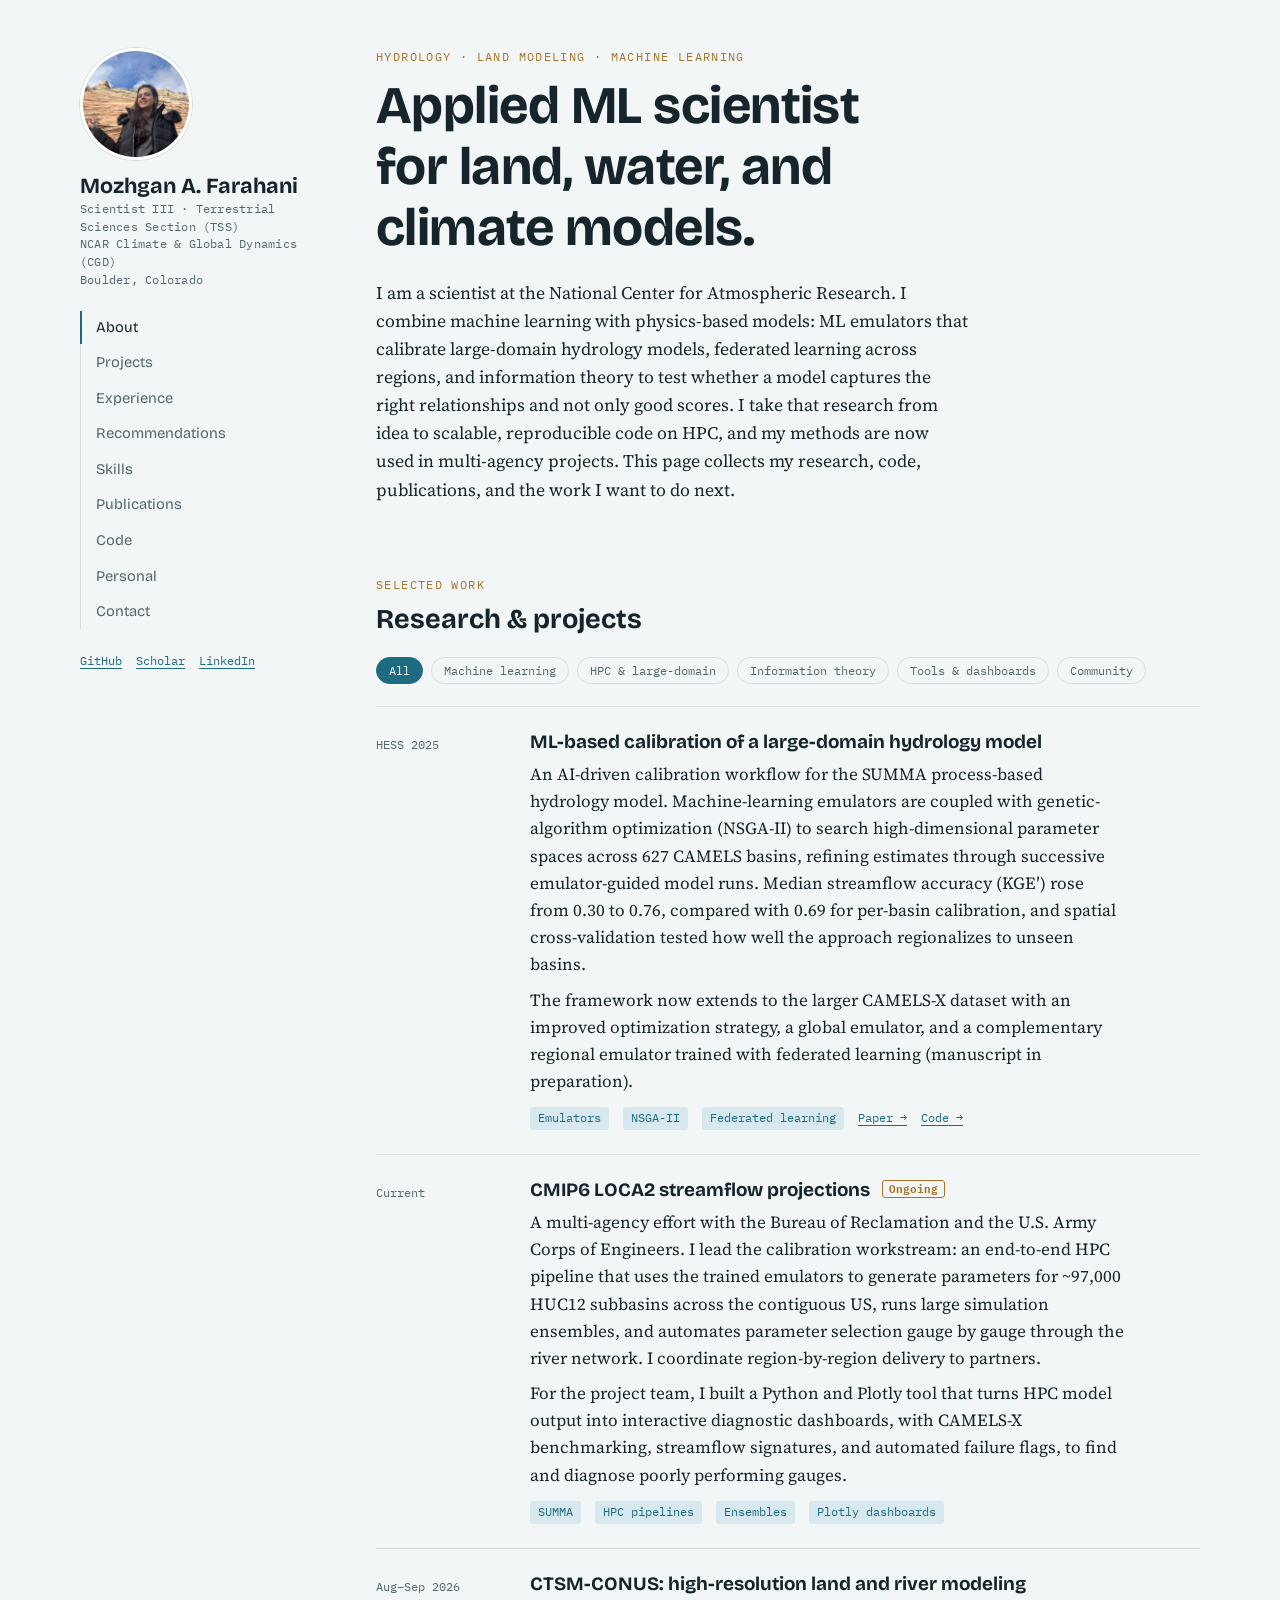
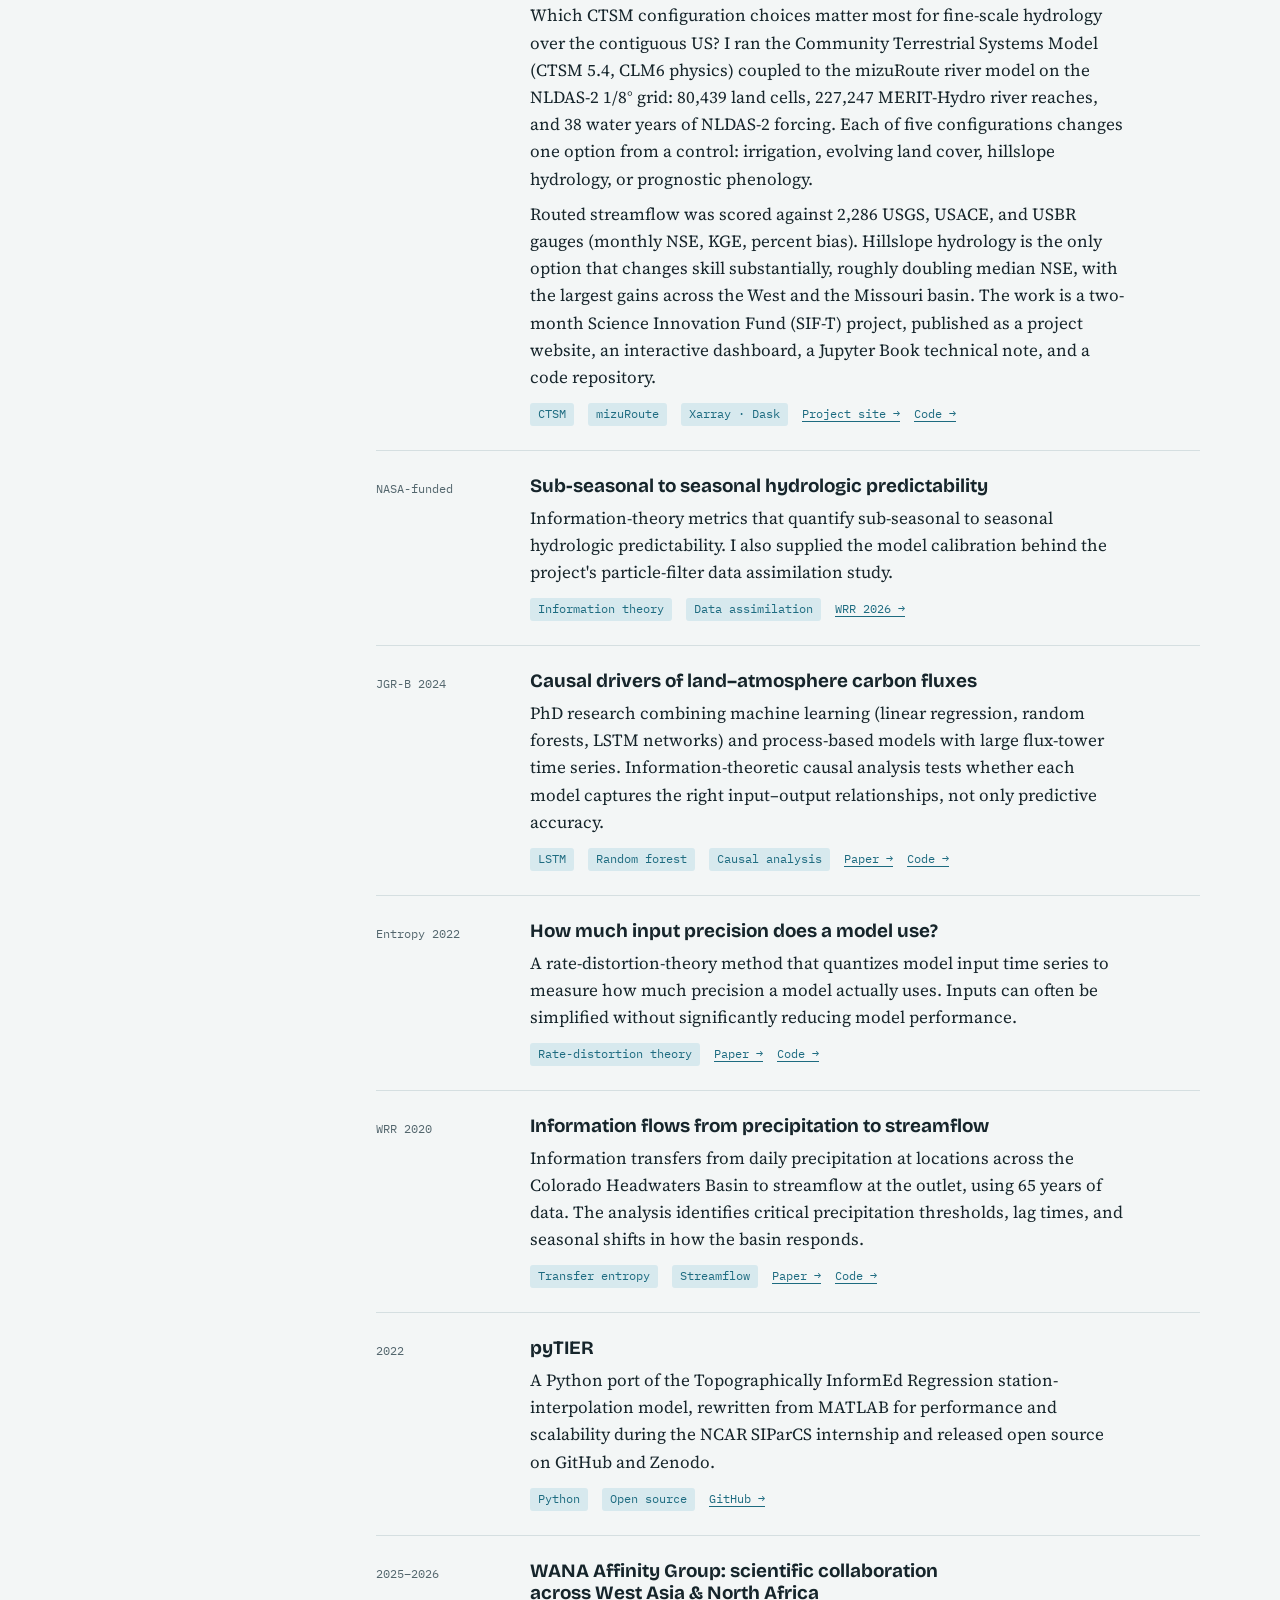
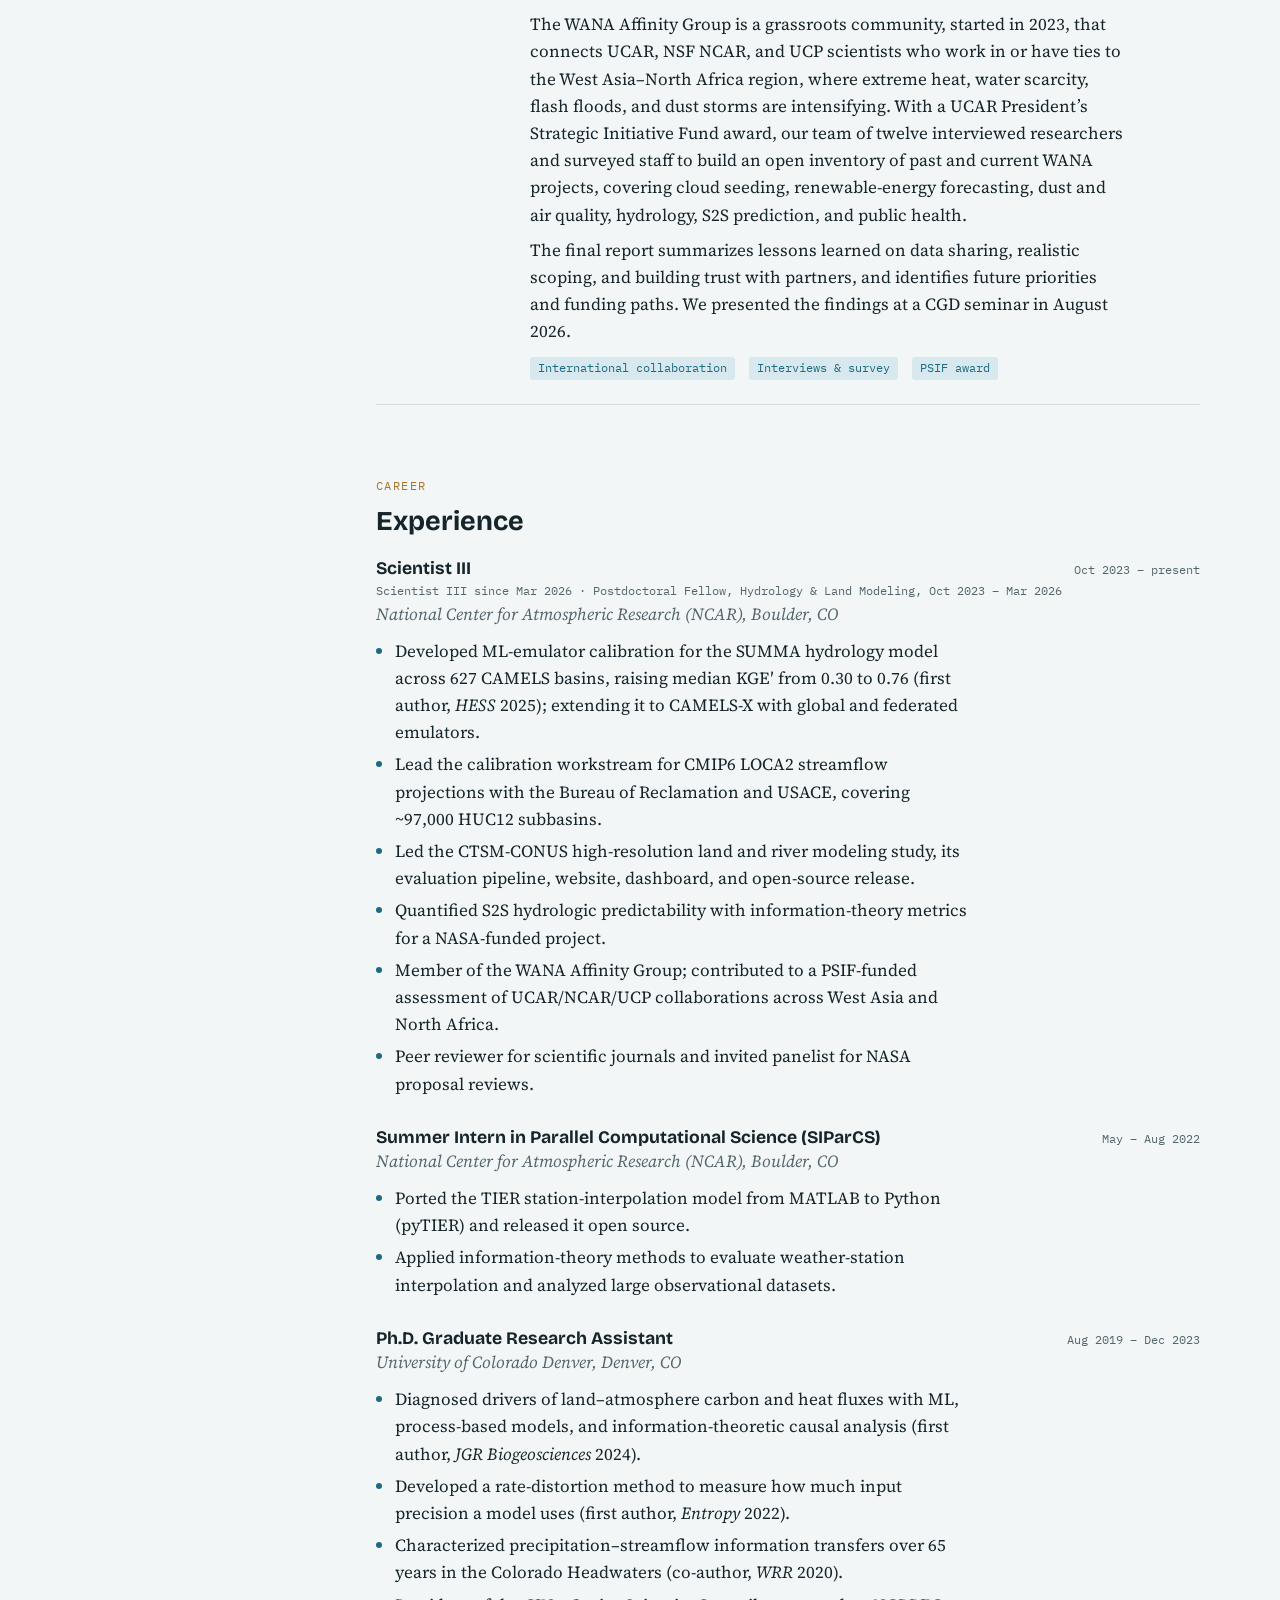
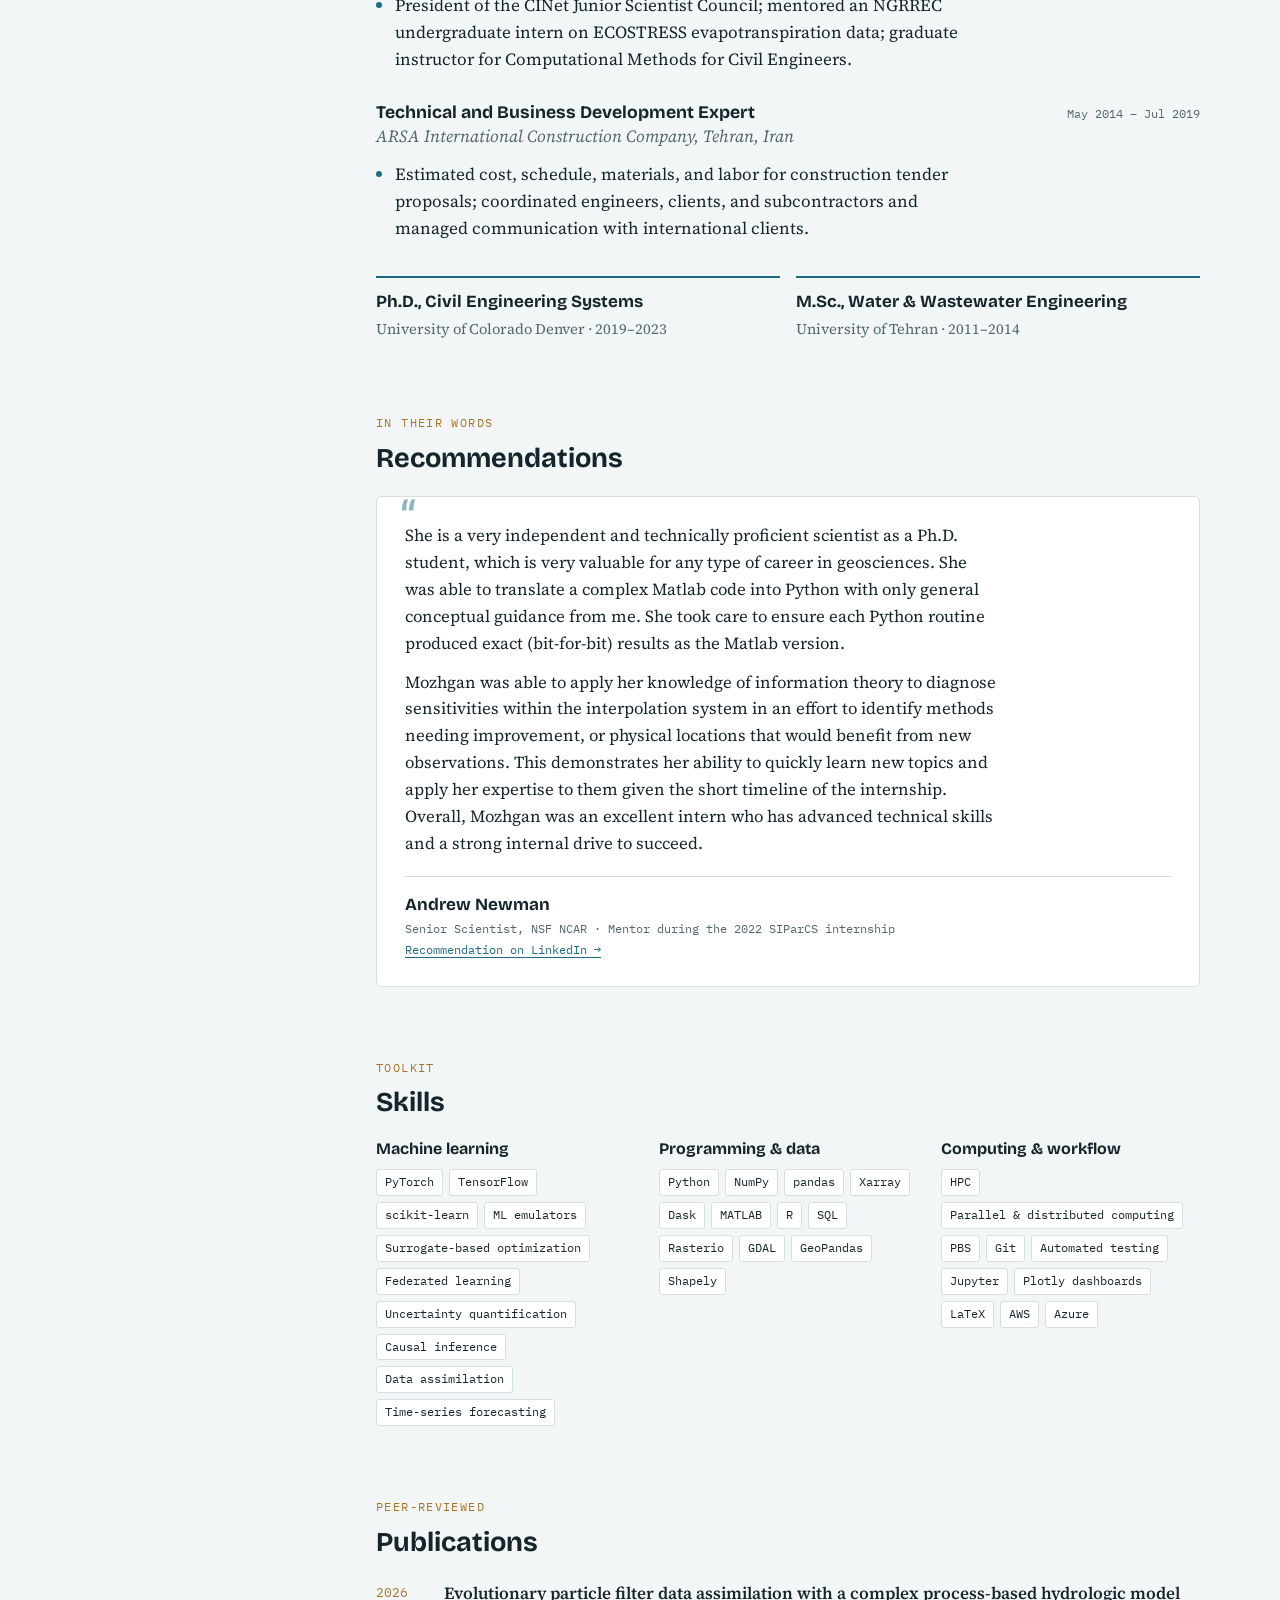
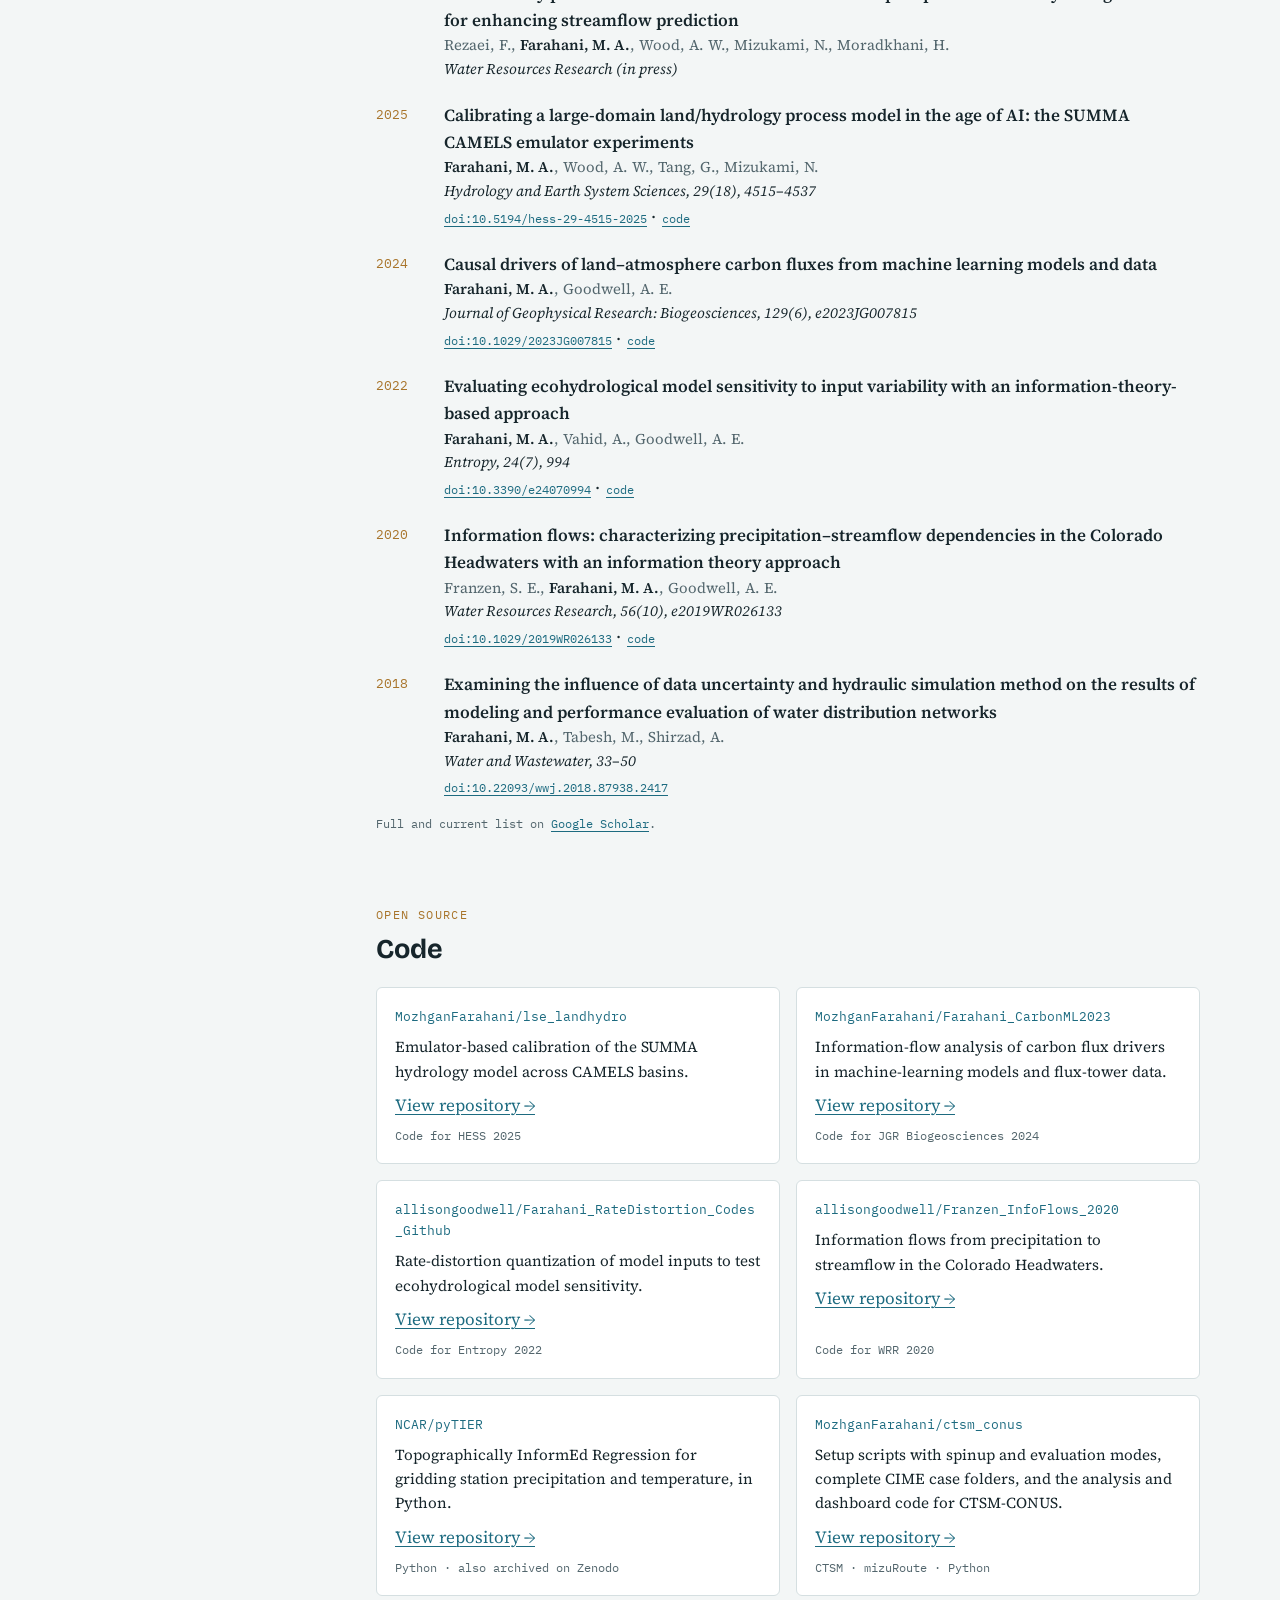
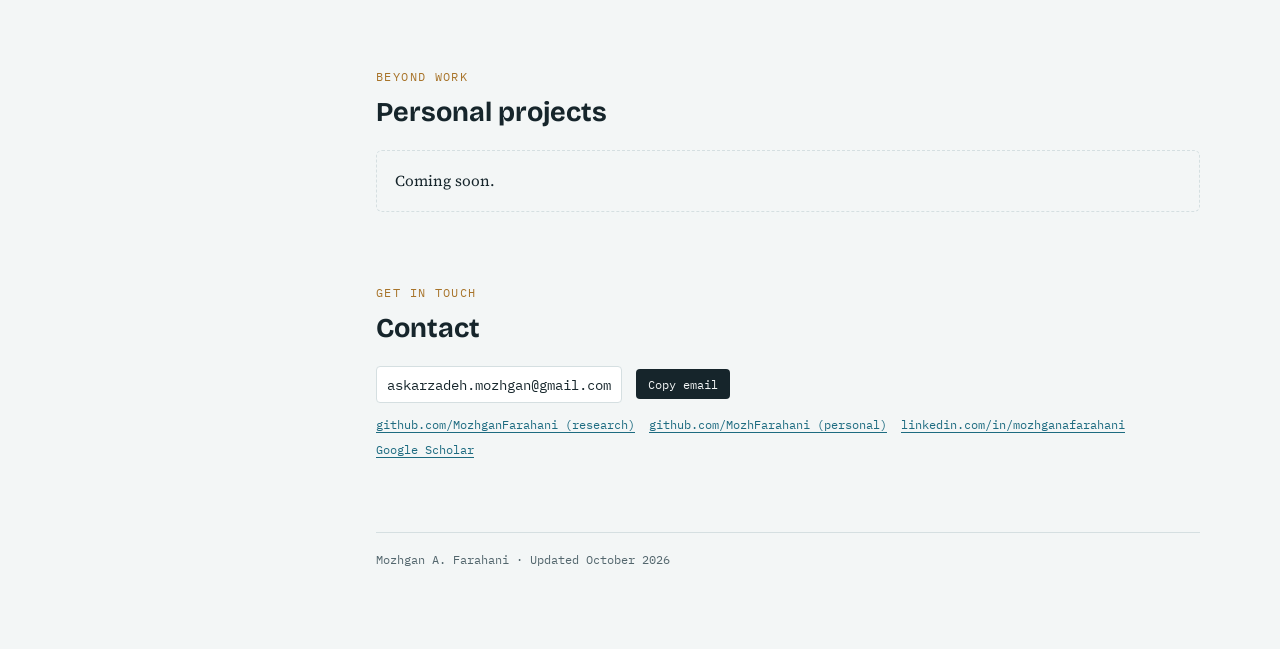
==== commit 5a42c37b: "Add files via upload" ====
--- a/index.html
+++ b/index.html
@@ -168,7 +168,6 @@
       <a href="#skills">Skills</a>
       <a href="#publications">Publications</a>
       <a href="#code">Code</a>
-      <a href="#future">Future work</a>
       <a href="#personal">Personal</a>
       <a href="#contact">Contact</a>
     </nav>
@@ -207,12 +206,13 @@
             <div class="meta"><span class="tag">Emulators</span><span class="tag">NSGA-II</span><span class="tag">Federated learning</span><a href="https://doi.org/10.5194/hess-29-4515-2025" target="_blank" rel="noopener">Paper →</a><a href="https://github.com/MozhganFarahani/lse_landhydro" target="_blank" rel="noopener">Code →</a></div>
           </div>
         </article>
-        <article class="proj" data-tags="ml hpc">
+        <article class="proj" data-tags="ml hpc tools">
           <div class="when">Current</div>
           <div>
             <h3>CMIP6 LOCA2 streamflow projections <span class="status">Ongoing</span></h3>
             <p>A multi-agency effort with the Bureau of Reclamation and the U.S. Army Corps of Engineers. I lead the calibration workstream: an end-to-end HPC pipeline that uses the trained emulators to generate parameters for ~97,000 HUC12 subbasins across the contiguous US, runs large simulation ensembles, and automates parameter selection gauge by gauge through the river network. I coordinate region-by-region delivery to partners.</p>
-            <div class="meta"><span class="tag">SUMMA</span><span class="tag">HPC pipelines</span><span class="tag">Ensembles</span></div>
+            <p>For the project team, I built a Python and Plotly tool that turns HPC model output into interactive diagnostic dashboards, with CAMELS-X benchmarking, streamflow signatures, and automated failure flags, to find and diagnose poorly performing gauges.</p>
+            <div class="meta"><span class="tag">SUMMA</span><span class="tag">HPC pipelines</span><span class="tag">Ensembles</span><span class="tag">Plotly dashboards</span></div>
           </div>
         </article>
         <article class="proj" data-tags="hpc tools">
@@ -222,14 +222,6 @@
             <p>Which CTSM configuration choices matter most for fine-scale hydrology over the contiguous US? I ran the Community Terrestrial Systems Model (CTSM 5.4, CLM6 physics) coupled to the mizuRoute river model on the NLDAS-2 1/8° grid: 80,439 land cells, 227,247 MERIT-Hydro river reaches, and 38 water years of NLDAS-2 forcing. Each of five configurations changes one option from a control: irrigation, evolving land cover, hillslope hydrology, or prognostic phenology.</p>
             <p>Routed streamflow was scored against 2,286 USGS, USACE, and USBR gauges (monthly NSE, KGE, percent bias). Hillslope hydrology is the only option that changes skill substantially, roughly doubling median NSE, with the largest gains across the West and the Missouri basin. The work is a two-month Science Innovation Fund (SIF-T) project, published as a project website, an interactive dashboard, a Jupyter Book technical note, and a code repository.</p>
             <div class="meta"><span class="tag">CTSM</span><span class="tag">mizuRoute</span><span class="tag">Xarray · Dask</span><a href="https://project.cgd.ucar.edu/projects/ctsm-conus" target="_blank" rel="noopener">Project site →</a><a href="https://github.com/MozhganFarahani/ctsm_conus" target="_blank" rel="noopener">Code →</a></div>
-          </div>
-        </article>
-        <article class="proj" data-tags="tools">
-          <div class="when">Current</div>
-          <div>
-            <h3>Gauge diagnostics dashboards</h3>
-            <p>A Python and Plotly tool that turns HPC model output into interactive diagnostics: CAMELS-X benchmarking, streamflow signatures, and automated failure flags. The project team uses it to find and diagnose poorly performing gauges.</p>
-            <div class="meta"><span class="tag">Plotly</span><span class="tag">Python</span></div>
           </div>
         </article>
         <article class="proj" data-tags="it">
@@ -445,47 +437,6 @@
       </div>
     </section>
 
-    <section id="future">
-      <div class="eyebrow">What's next</div>
-      <h2>Future work &amp; collaboration</h2>
-      <p style="margin-bottom:22px">These are directions I want to pursue. If one overlaps with your work, I would like to hear from you.</p>
-      <div class="ideas">
-        <div class="idea">
-          <h3>Calibrate CTSM hydrology, starting with snow</h3><span class="who">Seeking: land modelers, snow scientists</span>
-          <p>In CTSM-CONUS, snow-fed Rocky Mountain basins peak about a month early and run nearly dry by July. I want to evaluate snow water equivalent and melt timing against observations, then carry my SUMMA emulator calibration approach over to CTSM.</p>
-        </div>
-        <div class="idea">
-          <h3>Why does CTSM over-predict the Missouri?</h3><span class="who">Seeking: Missouri basin experts, forcing-data groups</span>
-          <p>All 22 naturalized mainstem gauges over-predict flow, by up to +135% at the Dakota reservoirs. A basin precipitation and evapotranspiration budget should show whether forcings or parameters are responsible.</p>
-        </div>
-        <div class="idea">
-          <h3>A CONUS baseline for the community</h3><span class="who">Seeking: hydrologic model users</span>
-          <p>Release the CTSM-CONUS runs as baseline datasets with a DOI, add daily routed flow and gridded dashboard layers, and bring in observations for snow, evapotranspiration, and soil moisture so other groups can choose configurations for their own basins.</p>
-        </div>
-        <div class="idea">
-          <h3>Land and water modeling for West Asia &amp; North Africa</h3><span class="who">Seeking: regional partners, WANA Affinity Group</span>
-          <p>Bring large-domain land and hydrology modeling and ML calibration to a region facing severe water scarcity, building on the collaboration inventory and priorities from the WANA Affinity Group.</p>
-        </div>
-        <div class="idea">
-          <h3>Federated learning across agencies</h3><span class="who">Seeking: water agencies, data holders</span>
-          <p>Train regional hydrologic emulators where data cannot be pooled in one place, and measure how much a shared global model gains from regional partners.</p>
-        </div>
-        <div class="idea">
-          <h3>Where does S2S streamflow skill come from?</h3><span class="who">Seeking: forecasters, DA groups</span>
-          <p>Use information-theory diagnostics to separate predictability carried by snowpack, soil moisture, and forcings, and connect that to data assimilation choices.</p>
-        </div>
-      </div>
-      <div class="collab">
-        <h3>Ways to work together</h3>
-        <ul>
-          <li>Co-authored research and joint proposals</li>
-          <li>Mentoring students and early-career scientists</li>
-          <li>Contributions to open hydrology and land-modeling code</li>
-          <li>Invited talks, seminars, and review panels</li>
-        </ul>
-      </div>
-    </section>
-
     <section id="personal">
       <div class="eyebrow">Beyond work</div>
       <h2>Personal projects</h2>
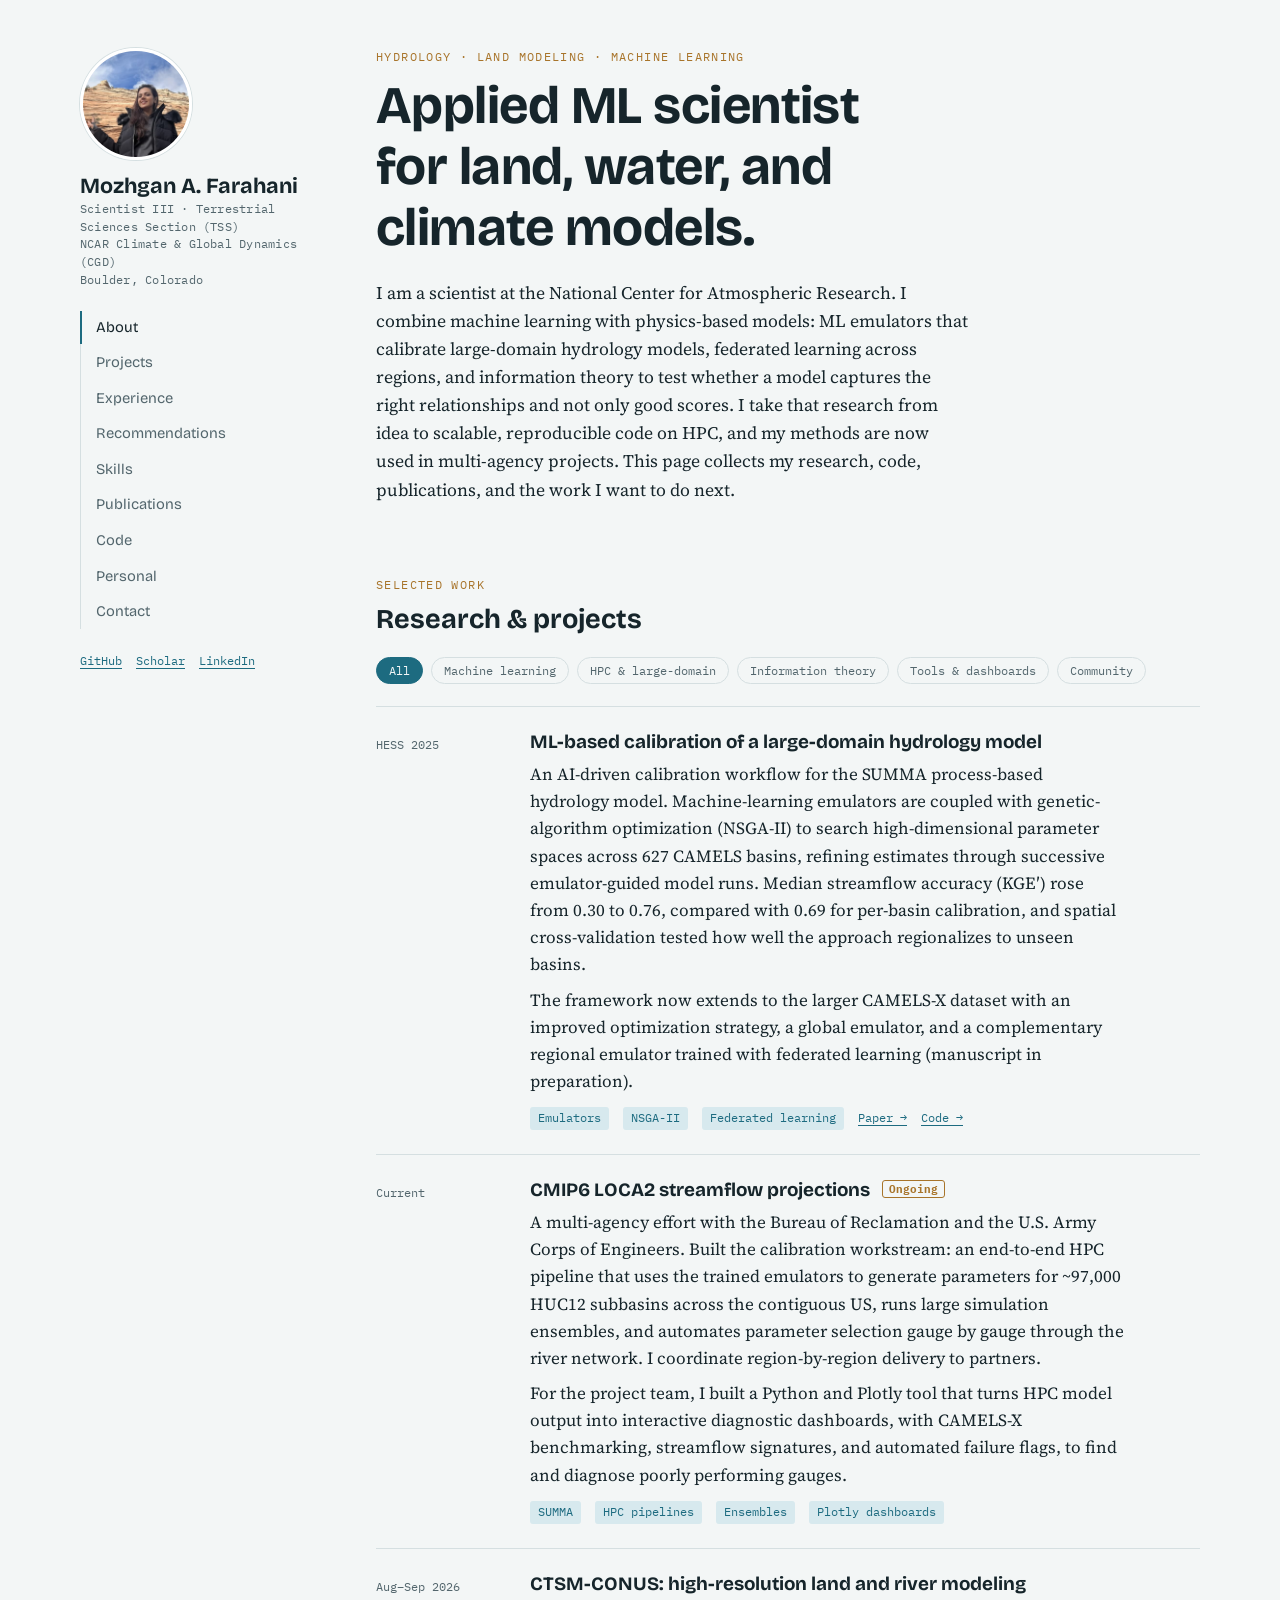
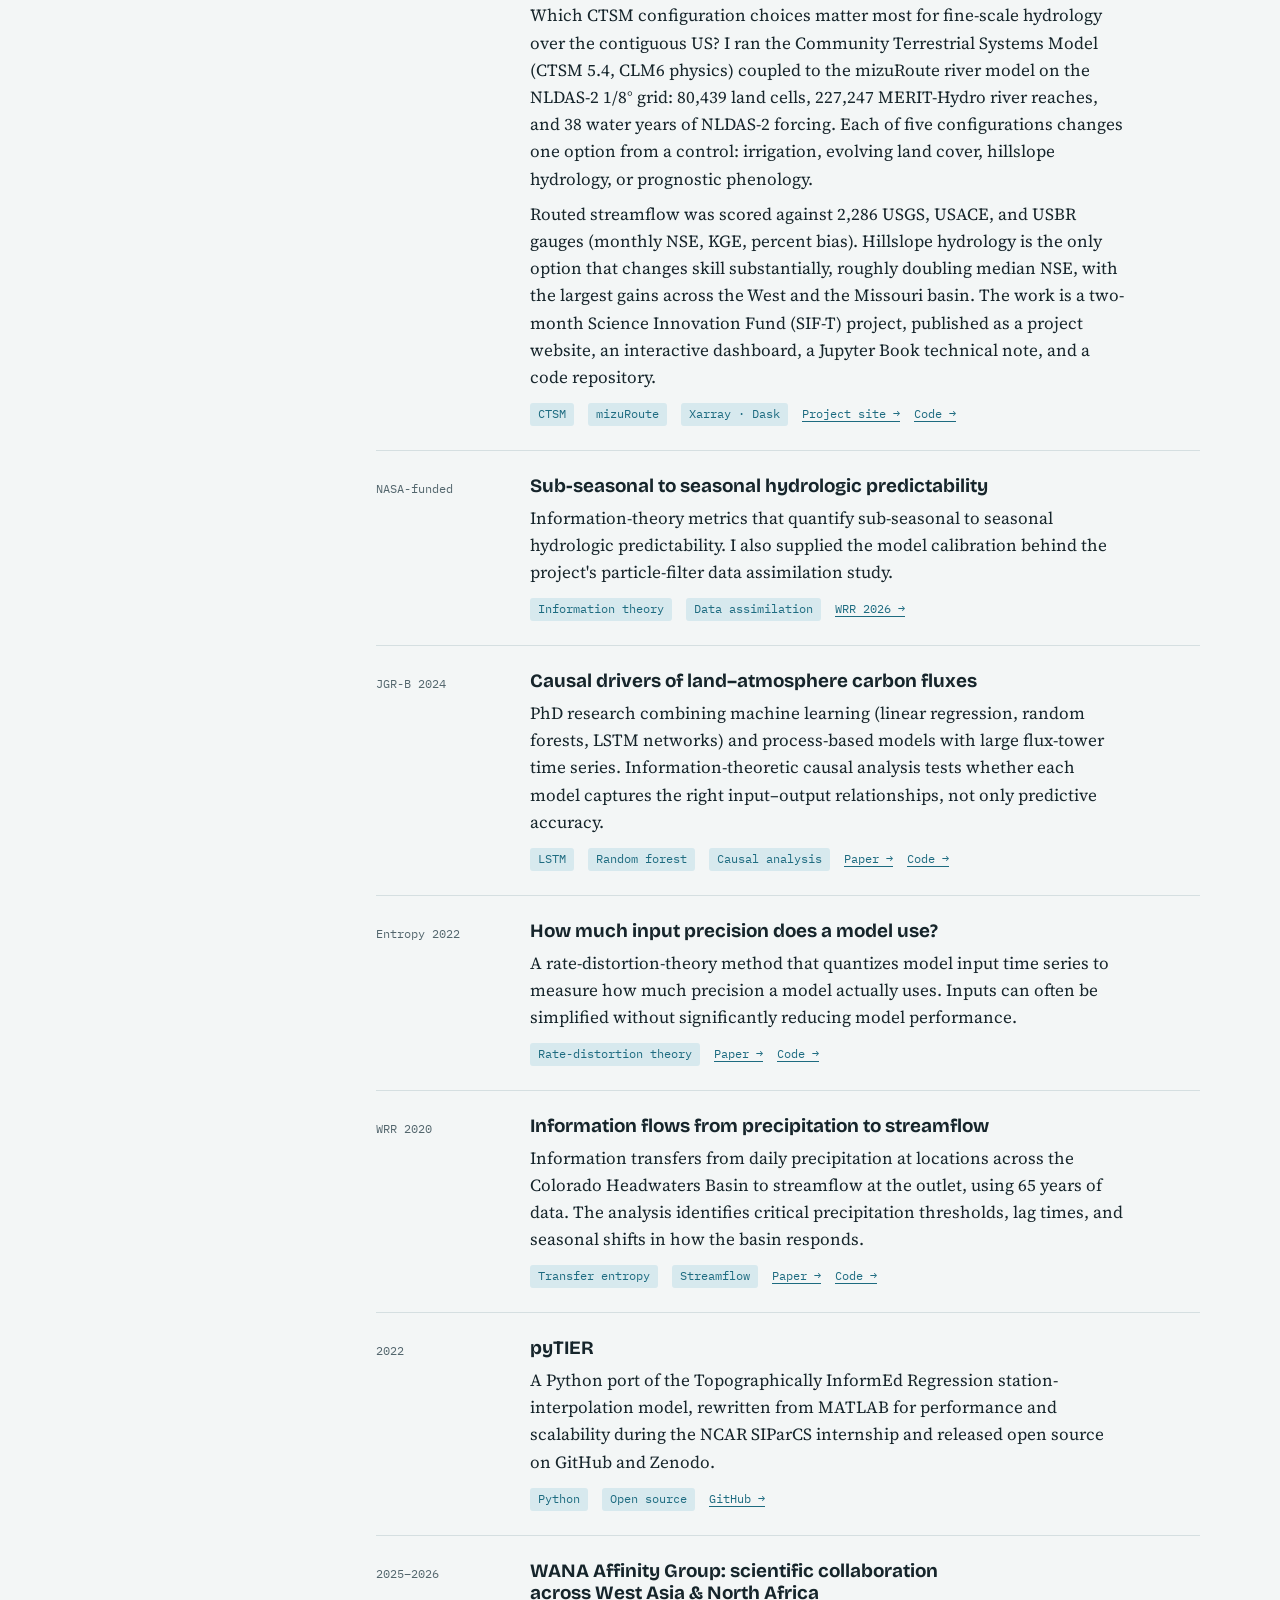
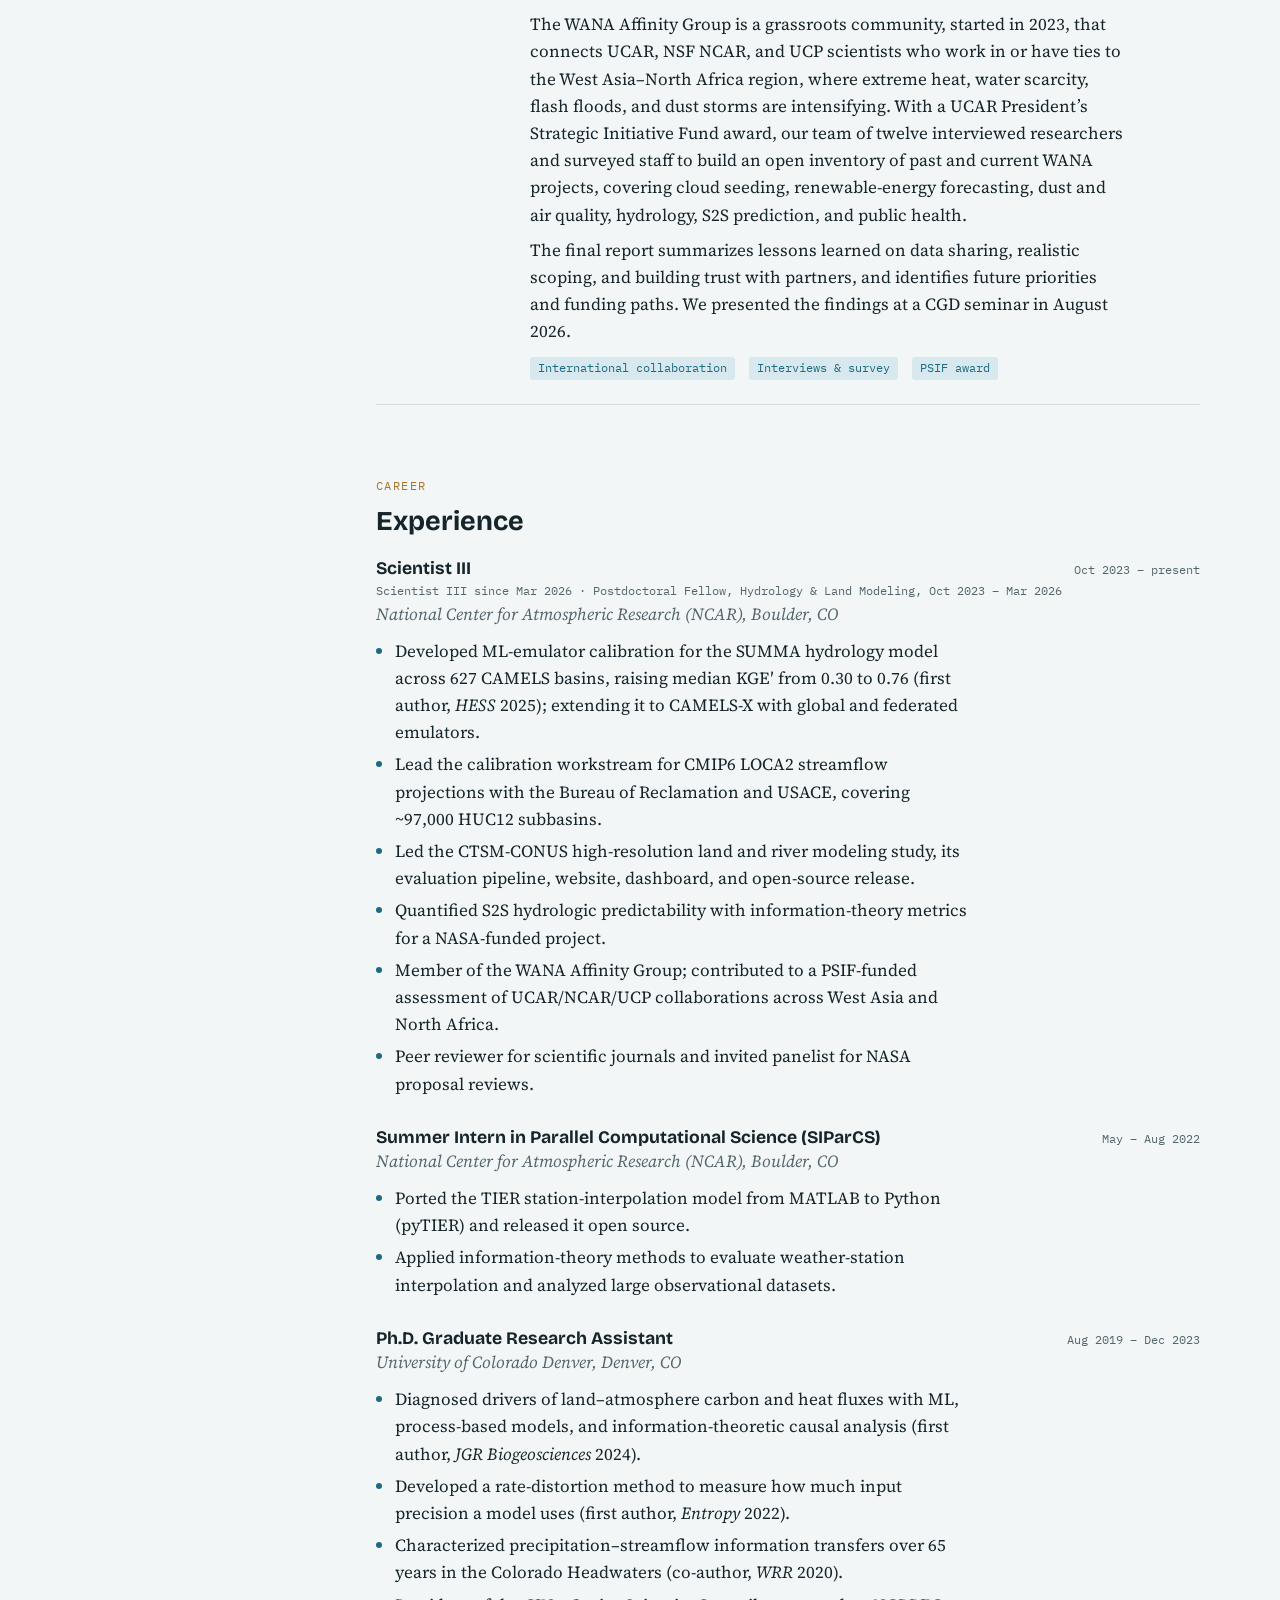
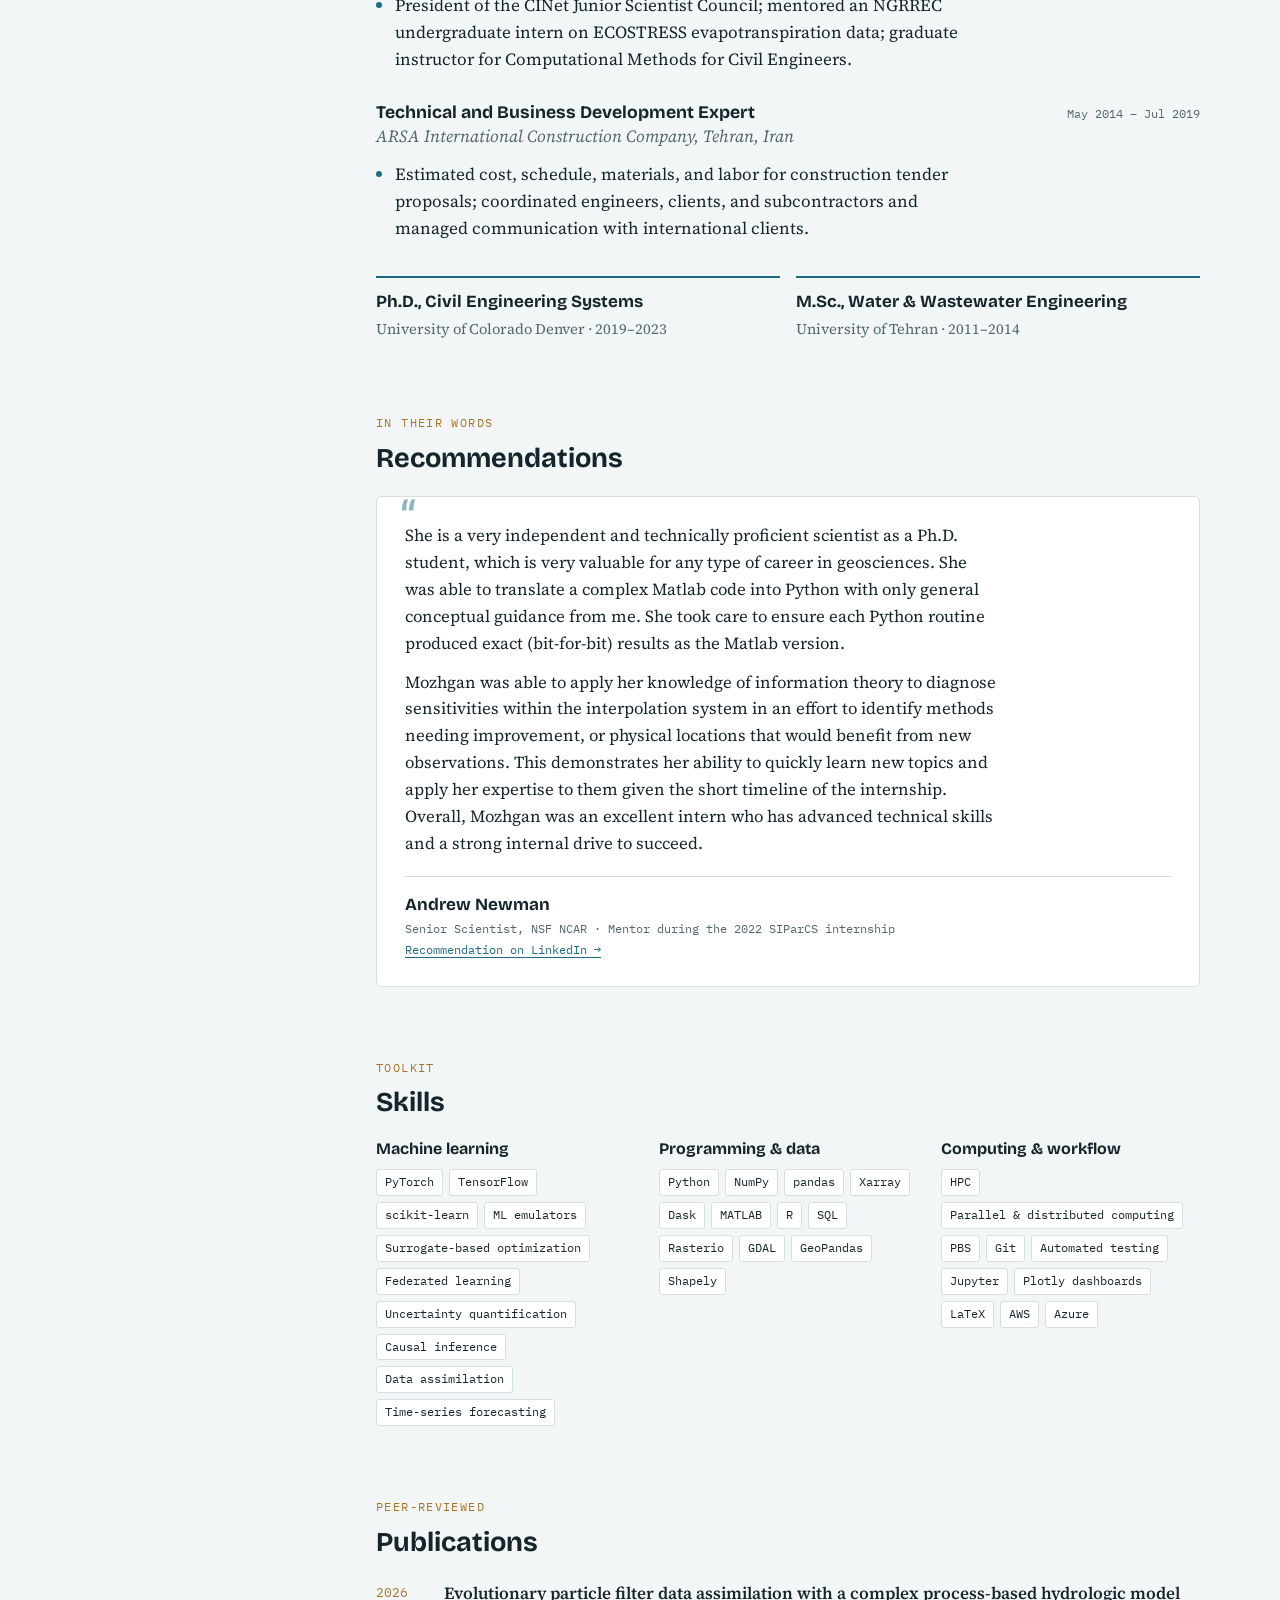
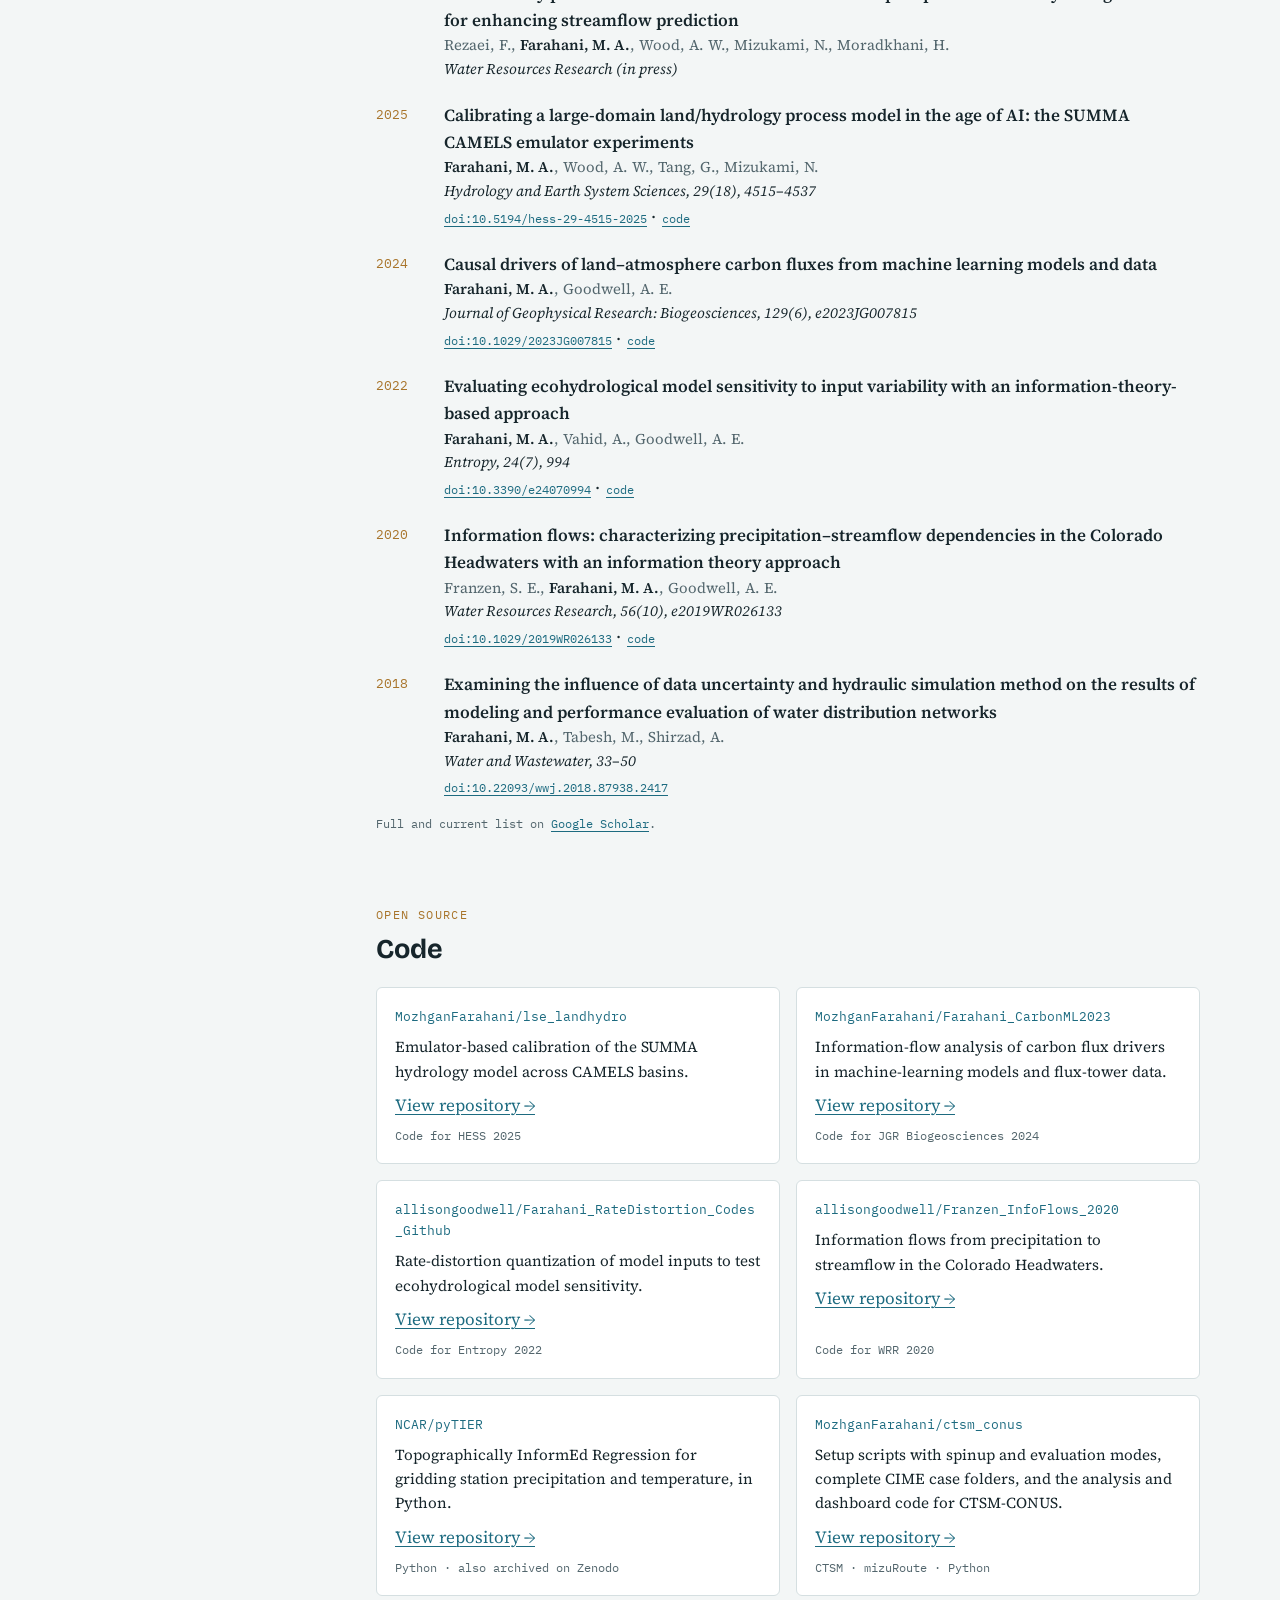
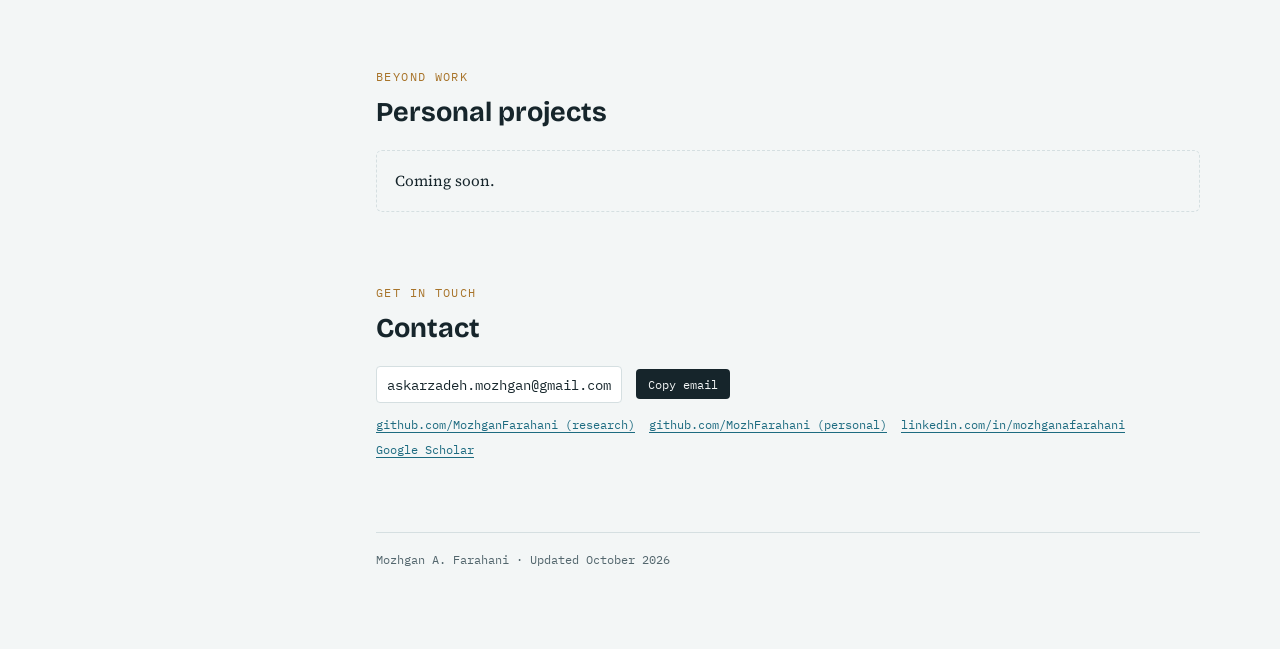
==== commit d879fdf1: "Update index.html" ====
--- a/index.html
+++ b/index.html
@@ -210,7 +210,7 @@
           <div class="when">Current</div>
           <div>
             <h3>CMIP6 LOCA2 streamflow projections <span class="status">Ongoing</span></h3>
-            <p>A multi-agency effort with the Bureau of Reclamation and the U.S. Army Corps of Engineers. I lead the calibration workstream: an end-to-end HPC pipeline that uses the trained emulators to generate parameters for ~97,000 HUC12 subbasins across the contiguous US, runs large simulation ensembles, and automates parameter selection gauge by gauge through the river network. I coordinate region-by-region delivery to partners.</p>
+            <p>A multi-agency effort with the Bureau of Reclamation and the U.S. Army Corps of Engineers. Built the calibration workstream: an end-to-end HPC pipeline that uses the trained emulators to generate parameters for ~97,000 HUC12 subbasins across the contiguous US, runs large simulation ensembles, and automates parameter selection gauge by gauge through the river network. I coordinate region-by-region delivery to partners.</p>
             <p>For the project team, I built a Python and Plotly tool that turns HPC model output into interactive diagnostic dashboards, with CAMELS-X benchmarking, streamflow signatures, and automated failure flags, to find and diagnose poorly performing gauges.</p>
             <div class="meta"><span class="tag">SUMMA</span><span class="tag">HPC pipelines</span><span class="tag">Ensembles</span><span class="tag">Plotly dashboards</span></div>
           </div>
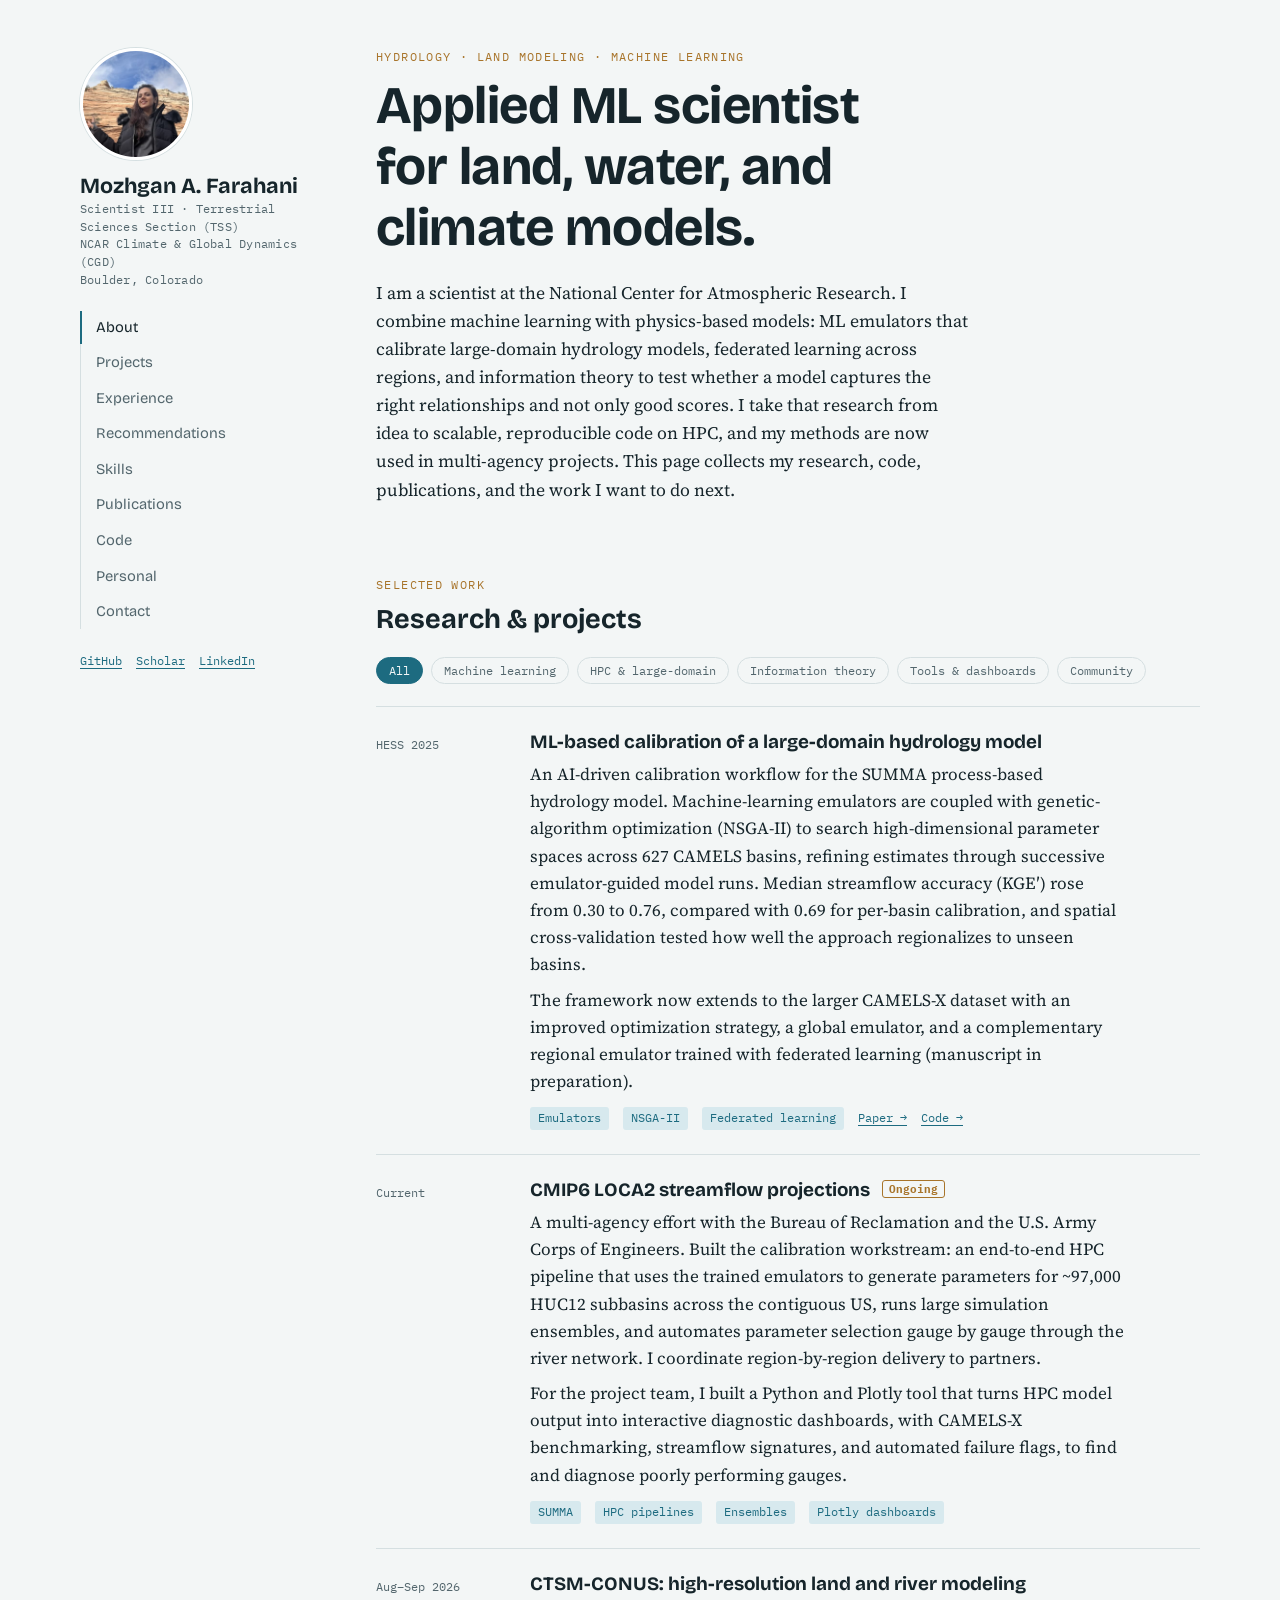
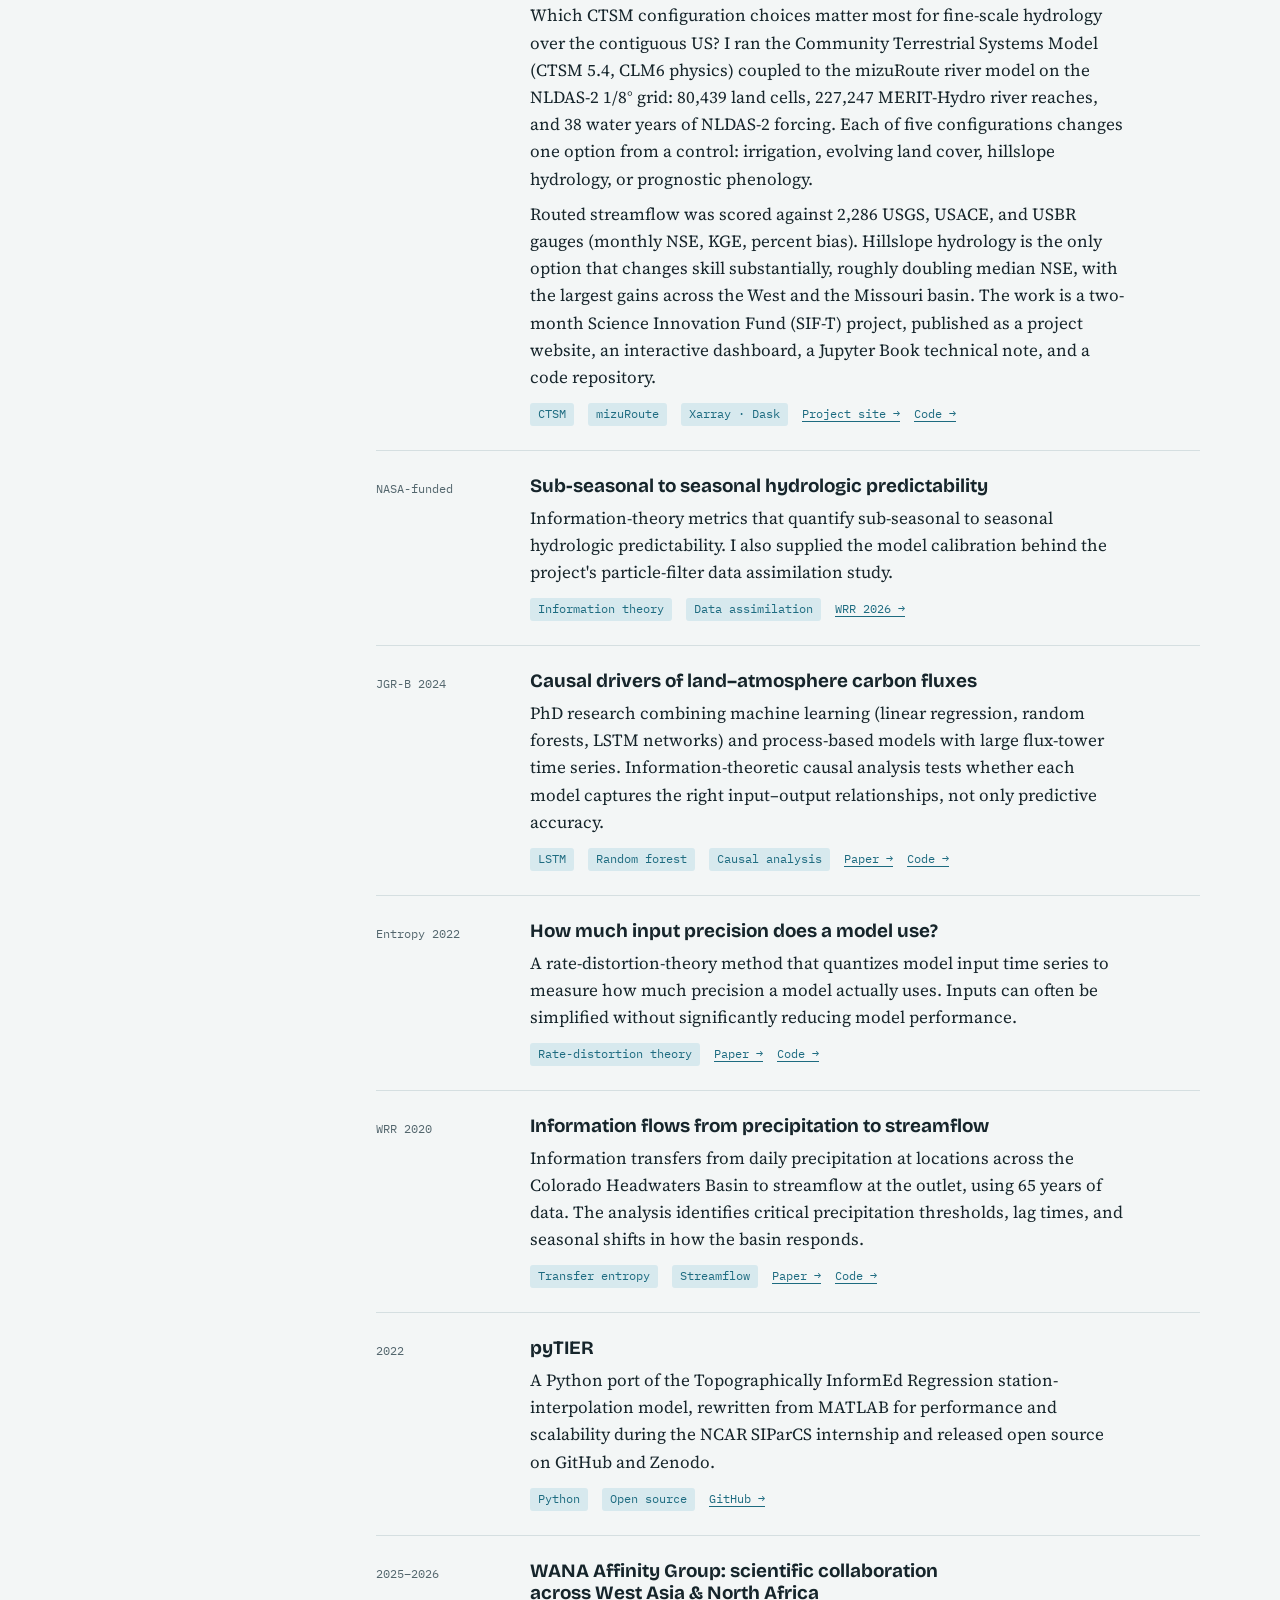
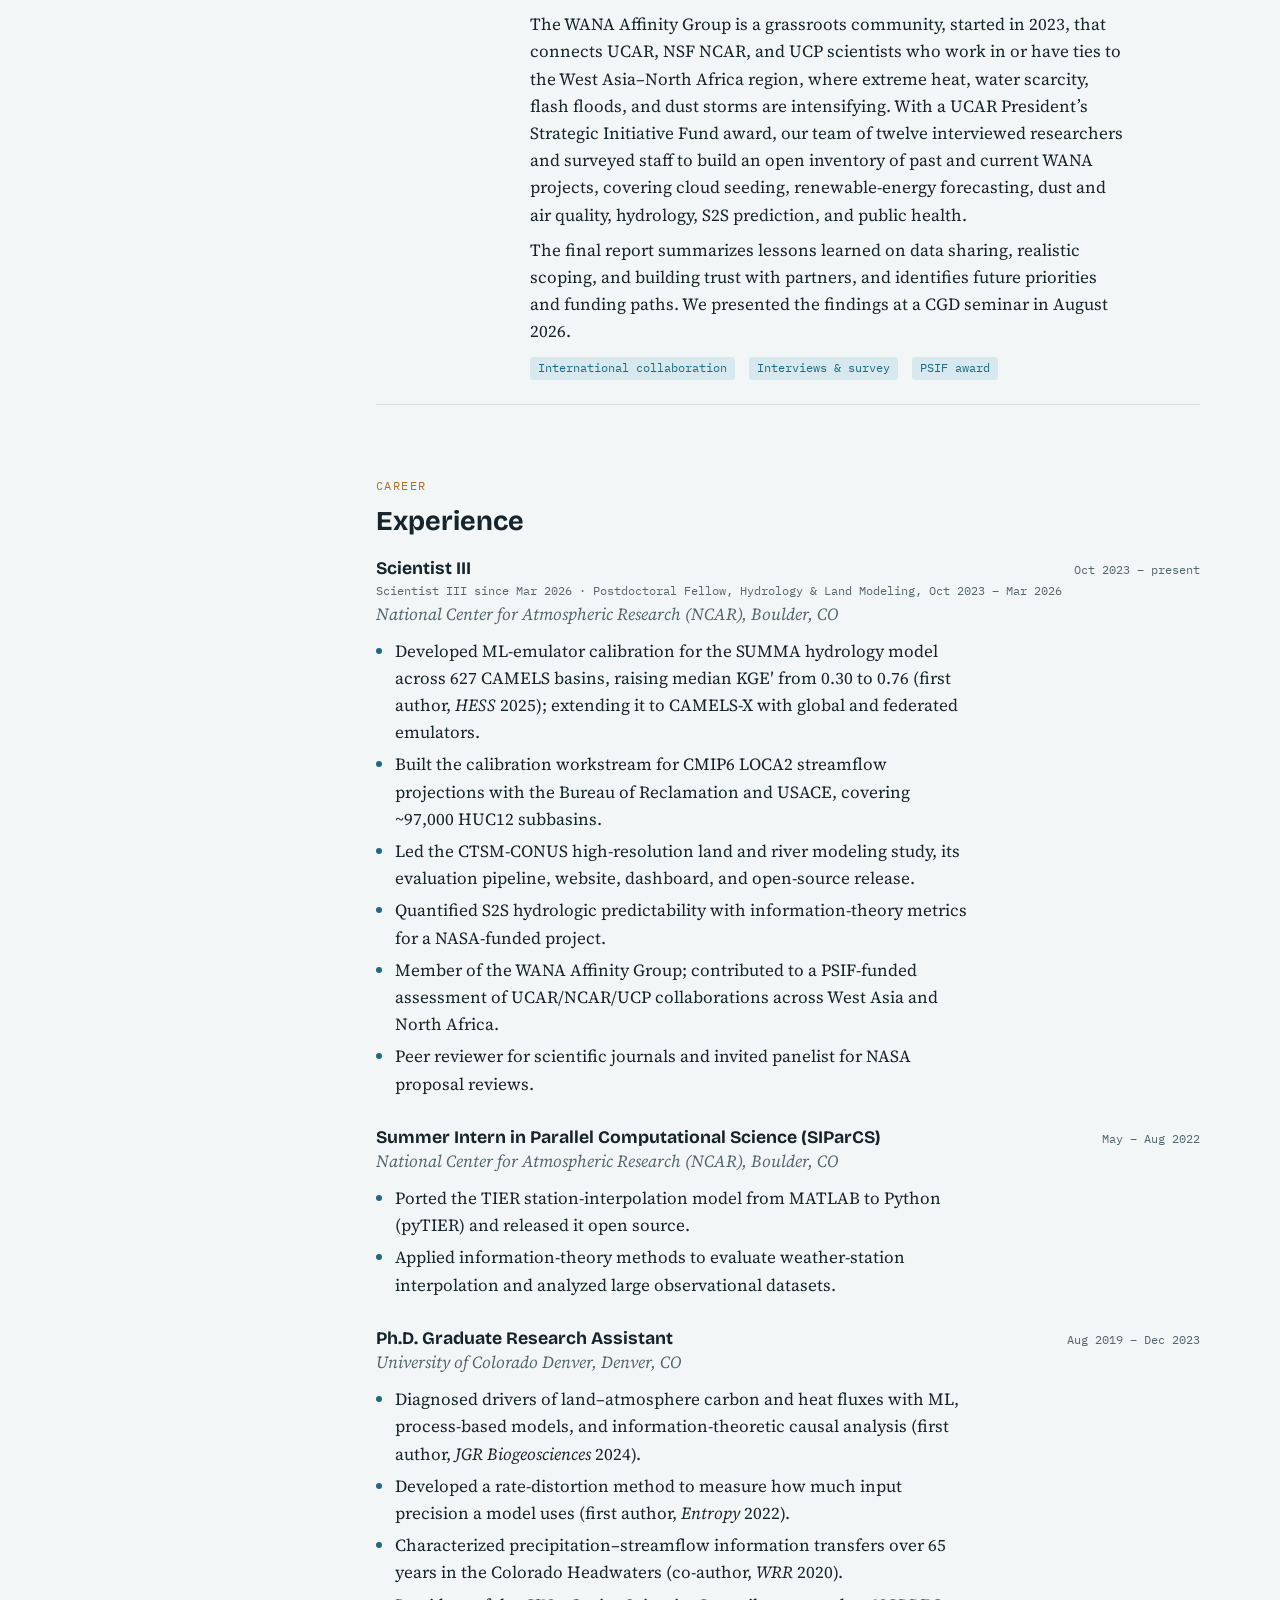
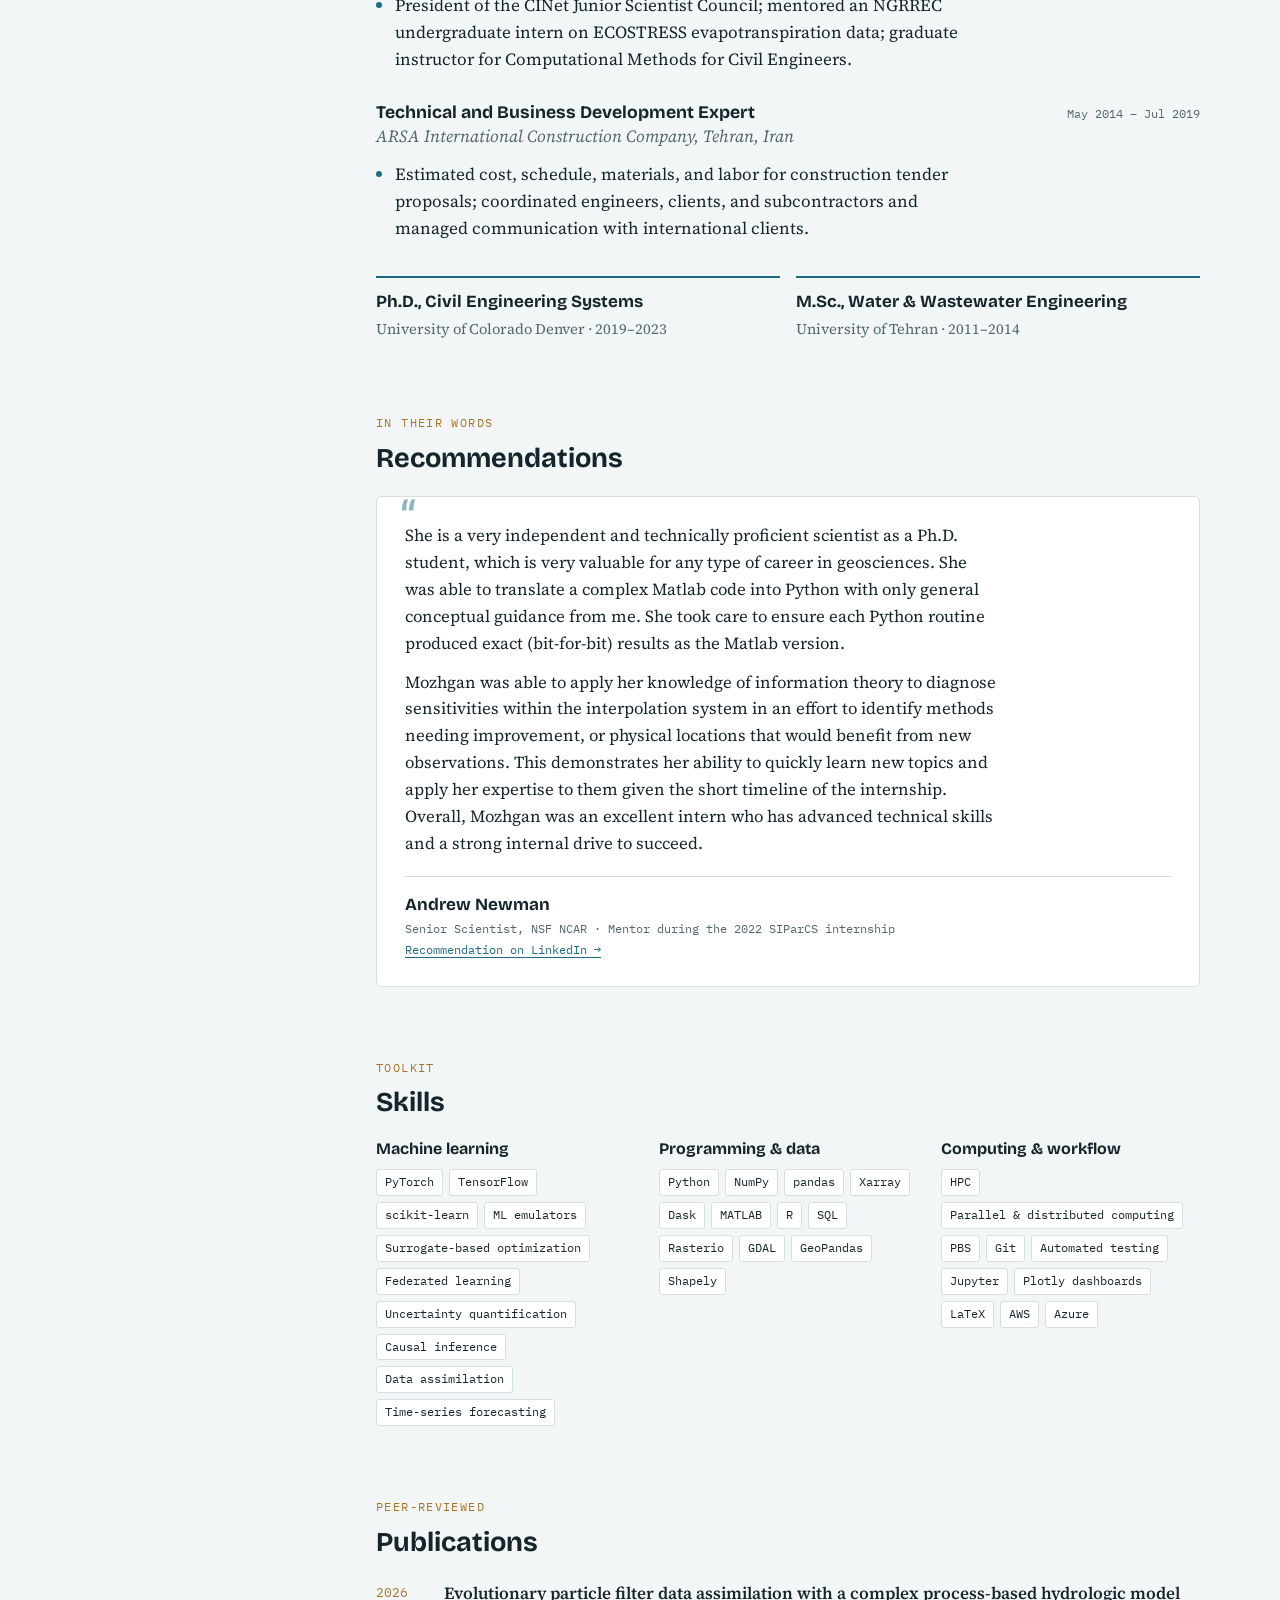
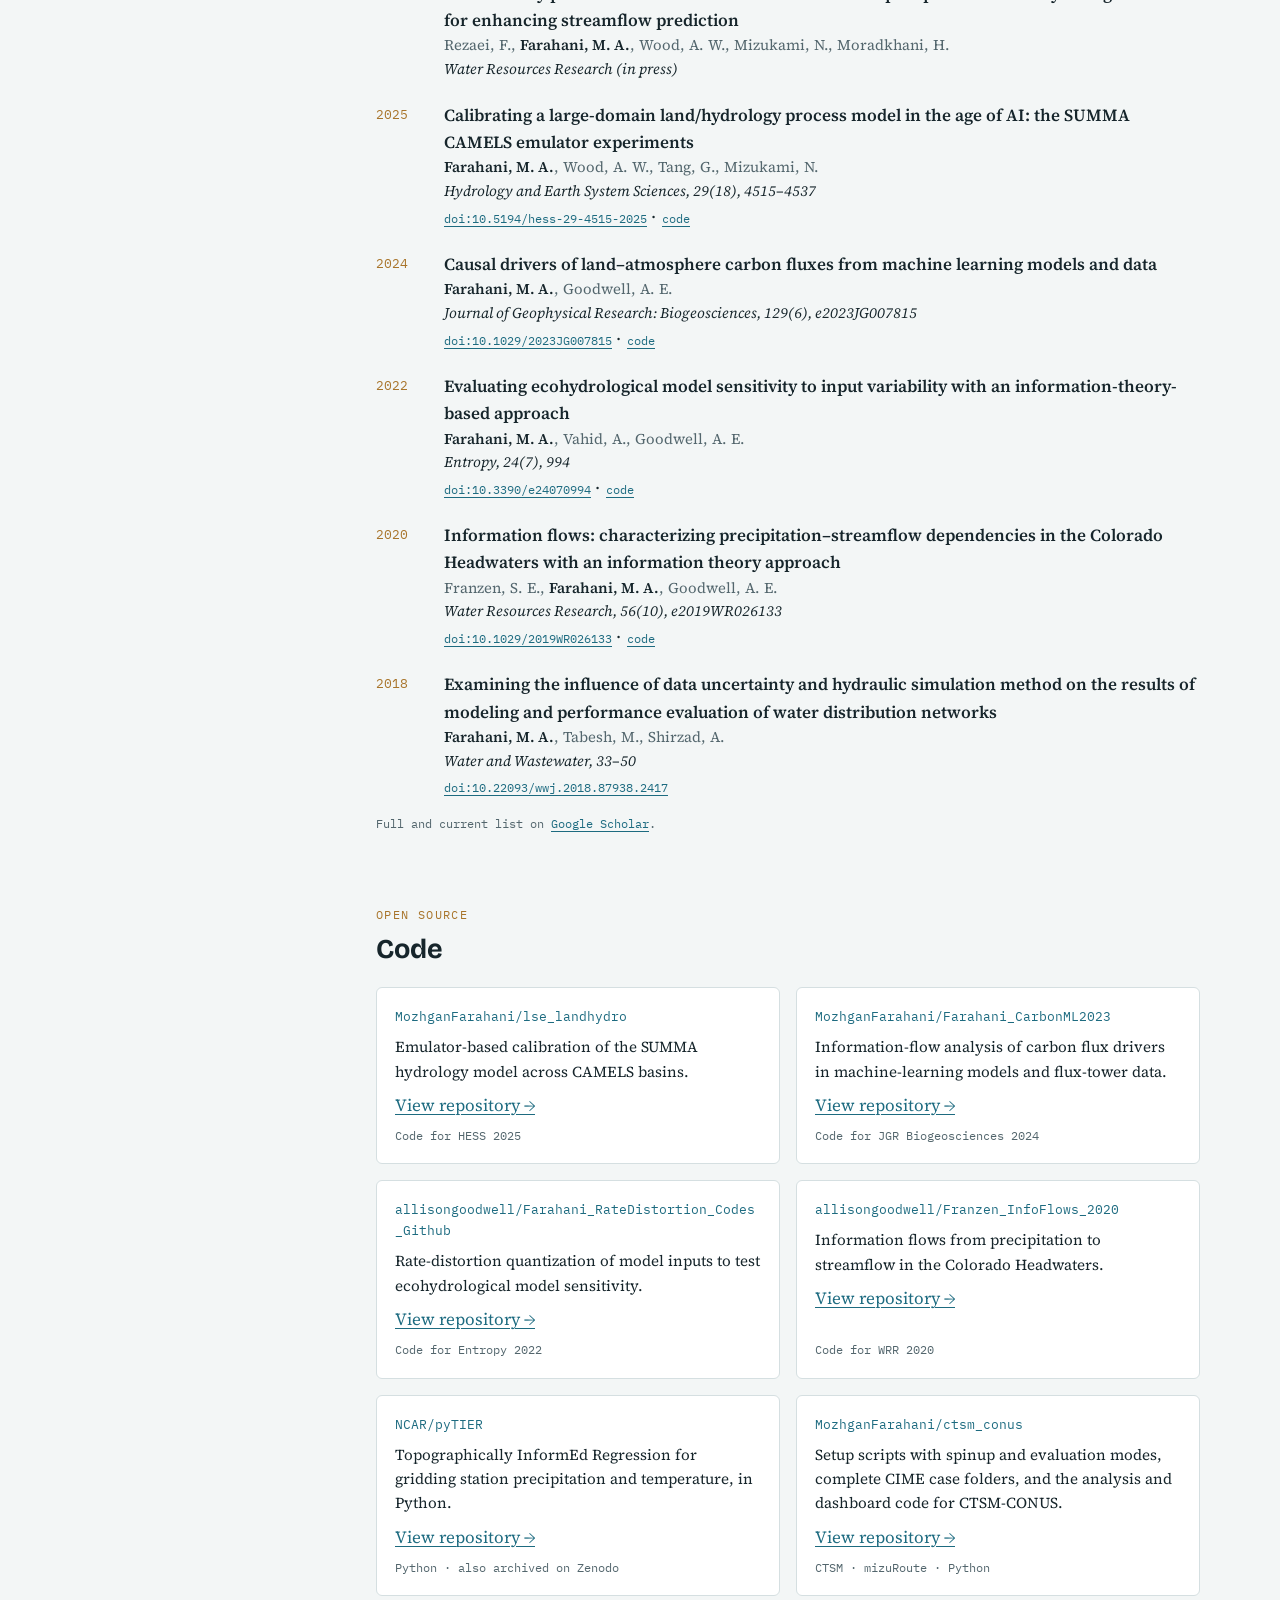
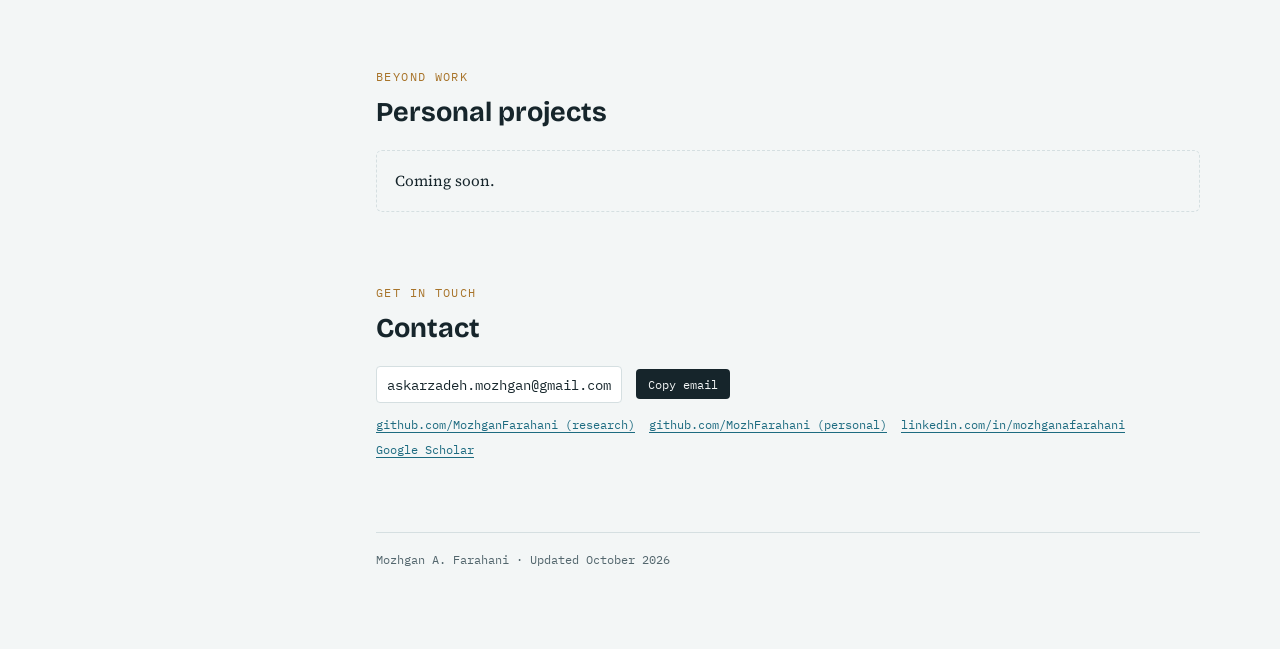
==== commit 444e5ae9: "Update index.html" ====
--- a/index.html
+++ b/index.html
@@ -286,7 +286,7 @@
           <div class="org">National Center for Atmospheric Research (NCAR), Boulder, CO</div>
           <ul>
             <li>Developed ML-emulator calibration for the SUMMA hydrology model across 627 CAMELS basins, raising median KGE′ from 0.30 to 0.76 (first author, <i>HESS</i> 2025); extending it to CAMELS-X with global and federated emulators.</li>
-            <li>Lead the calibration workstream for CMIP6 LOCA2 streamflow projections with the Bureau of Reclamation and USACE, covering ~97,000 HUC12 subbasins.</li>
+            <li>Built the calibration workstream for CMIP6 LOCA2 streamflow projections with the Bureau of Reclamation and USACE, covering ~97,000 HUC12 subbasins.</li>
             <li>Led the CTSM-CONUS high-resolution land and river modeling study, its evaluation pipeline, website, dashboard, and open-source release.</li>
             <li>Quantified S2S hydrologic predictability with information-theory metrics for a NASA-funded project.</li>
             <li>Member of the WANA Affinity Group; contributed to a PSIF-funded assessment of UCAR/NCAR/UCP collaborations across West Asia and North Africa.</li>
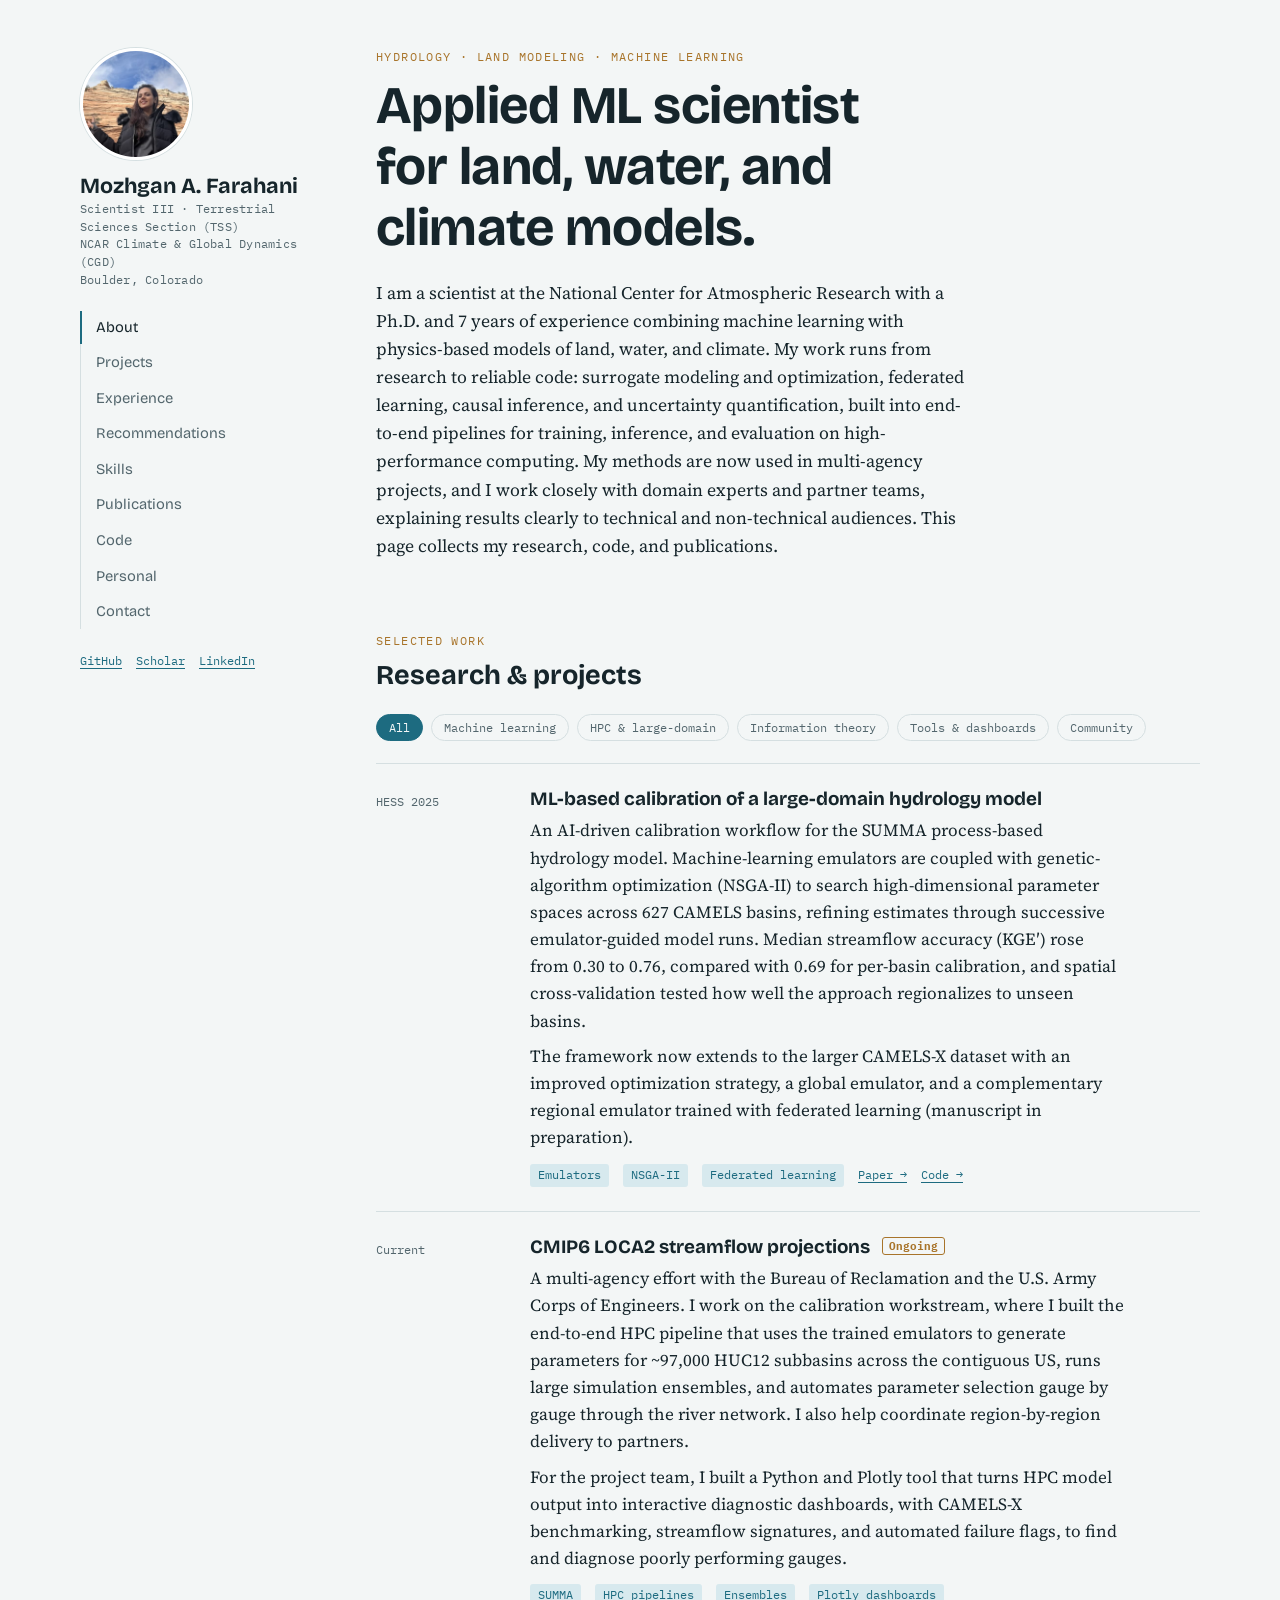
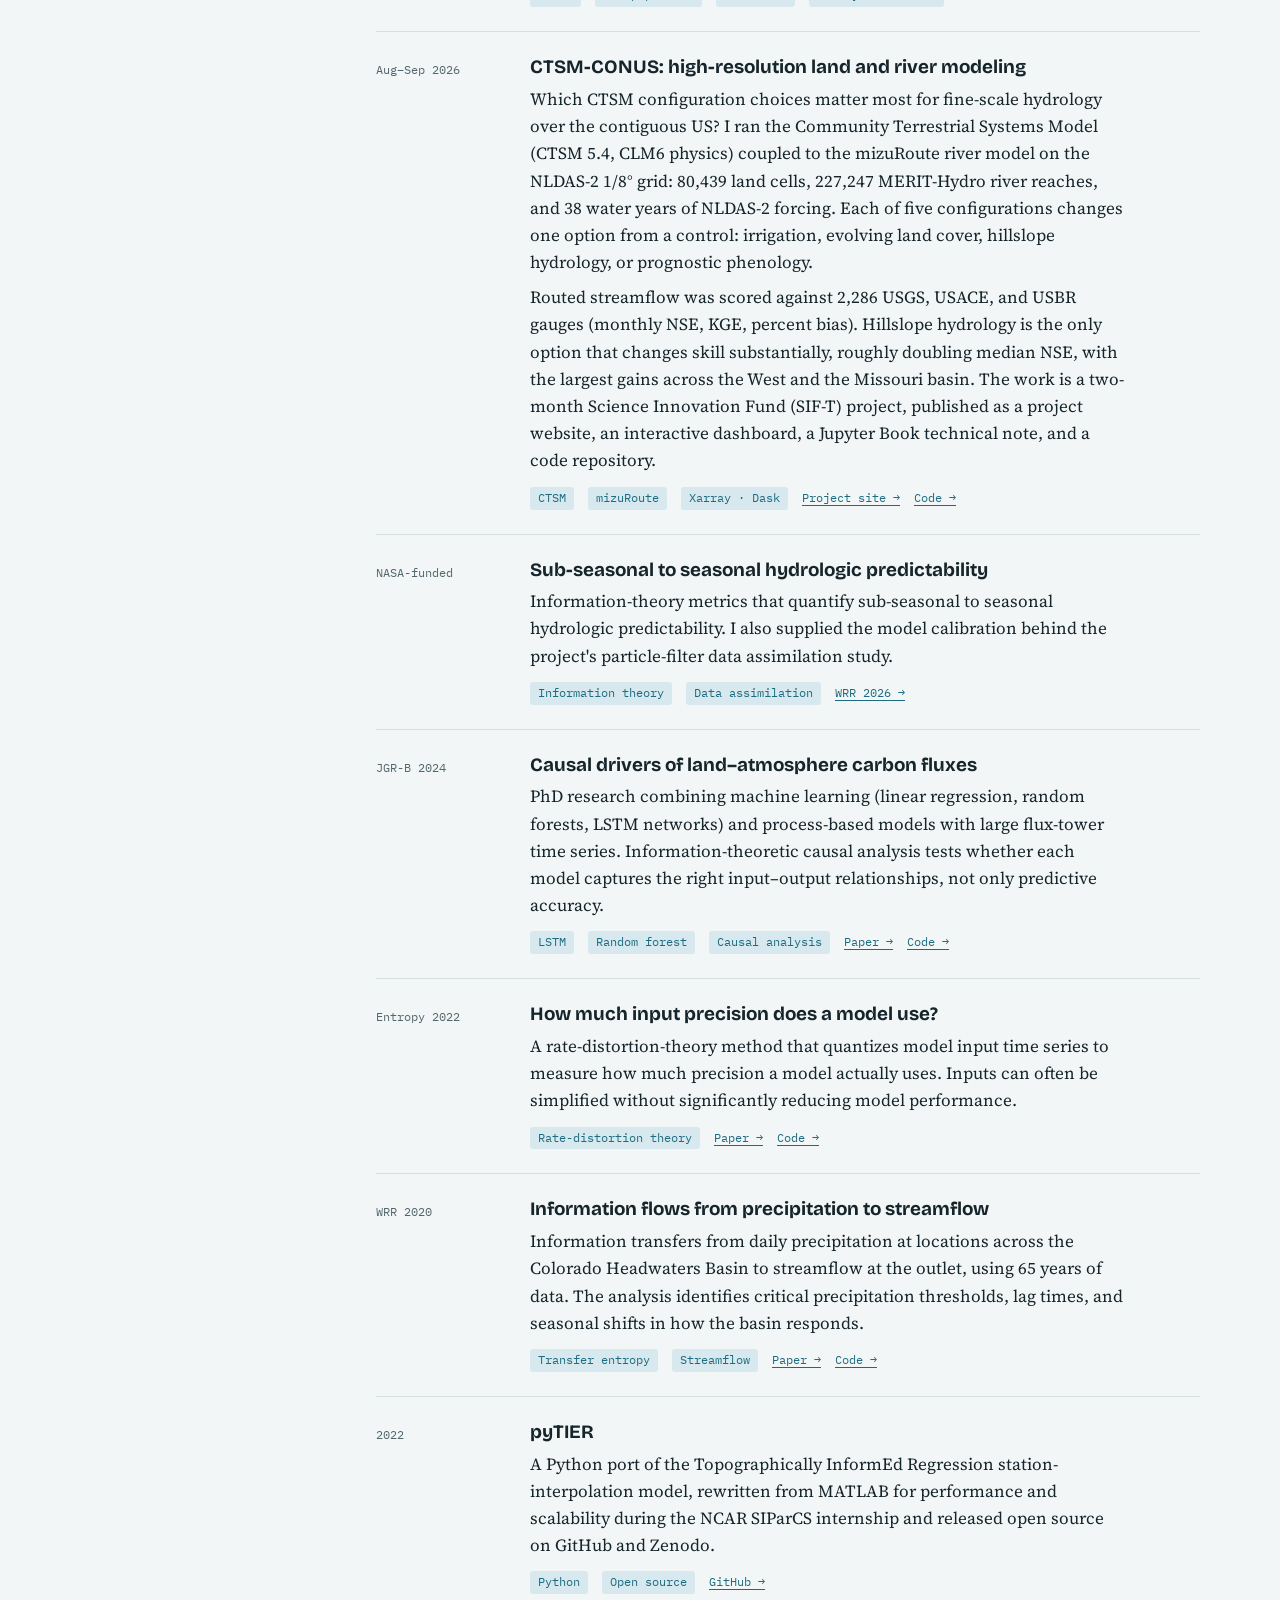
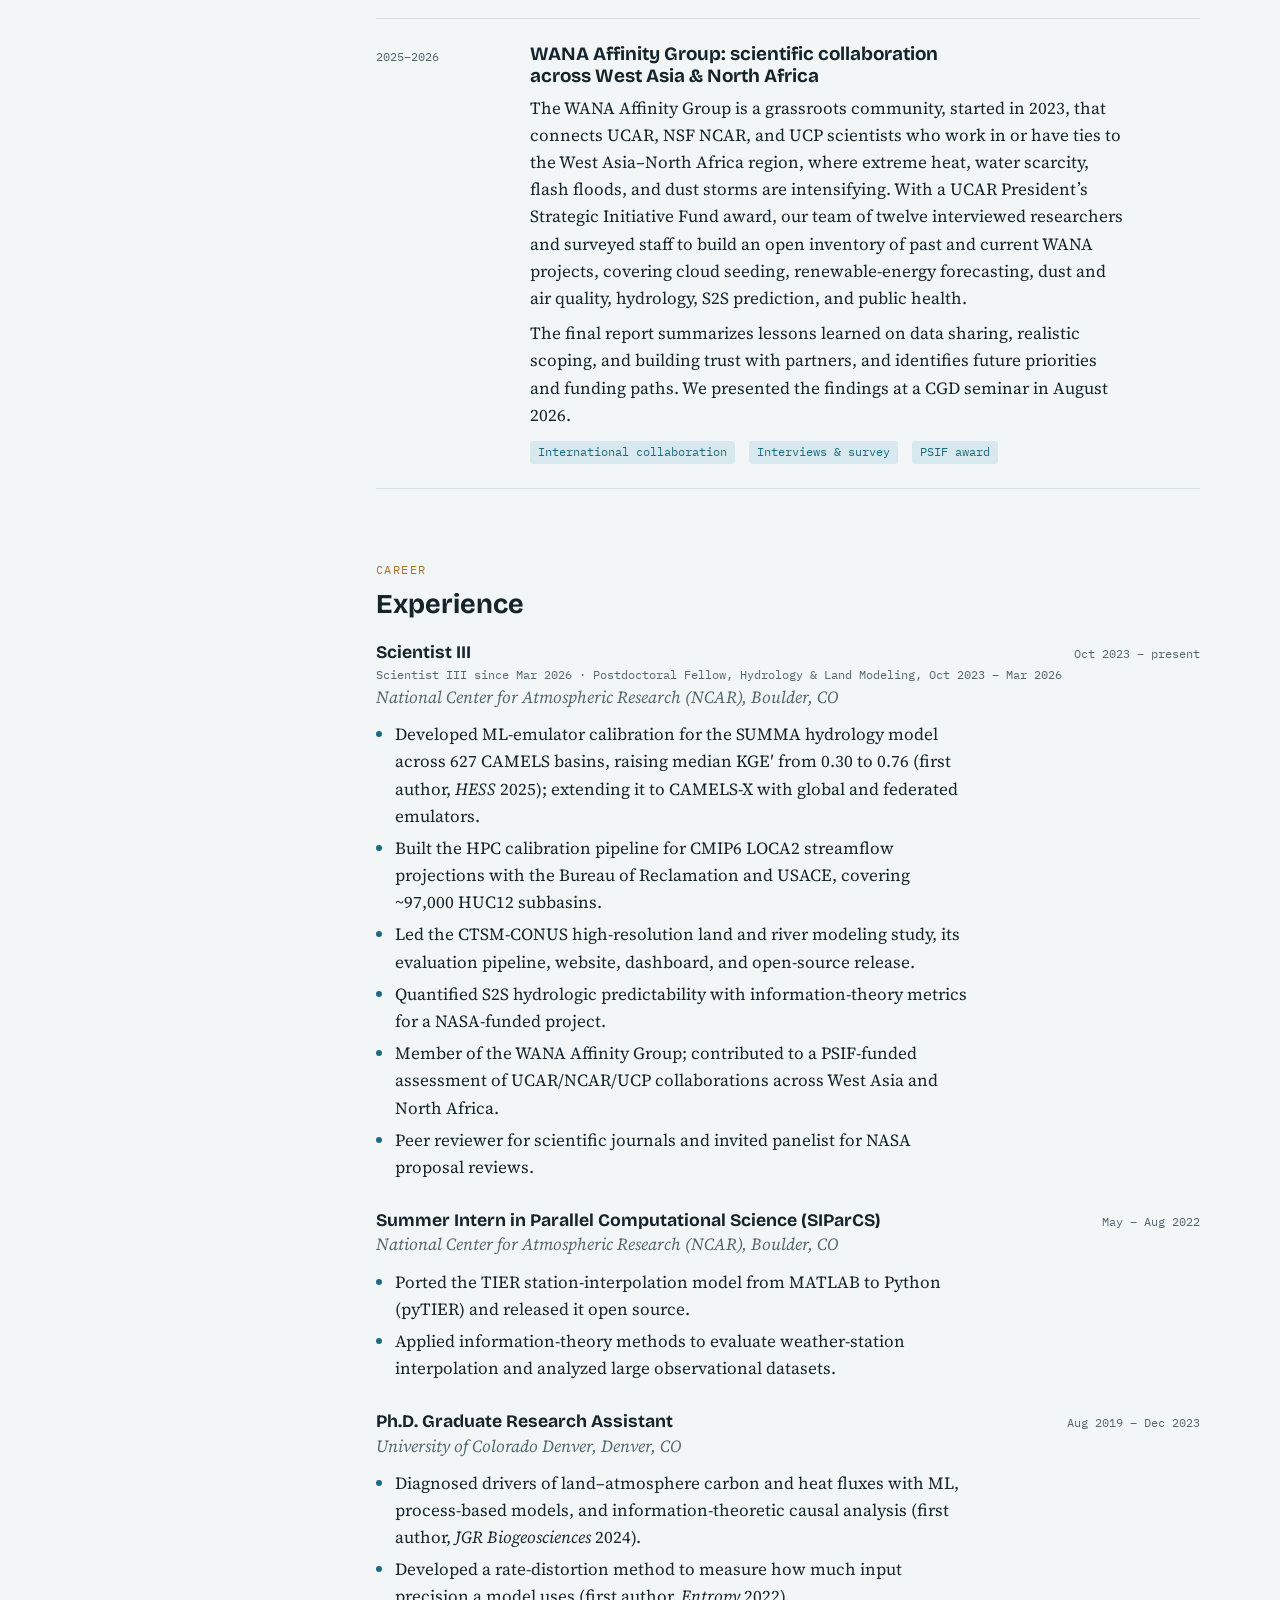
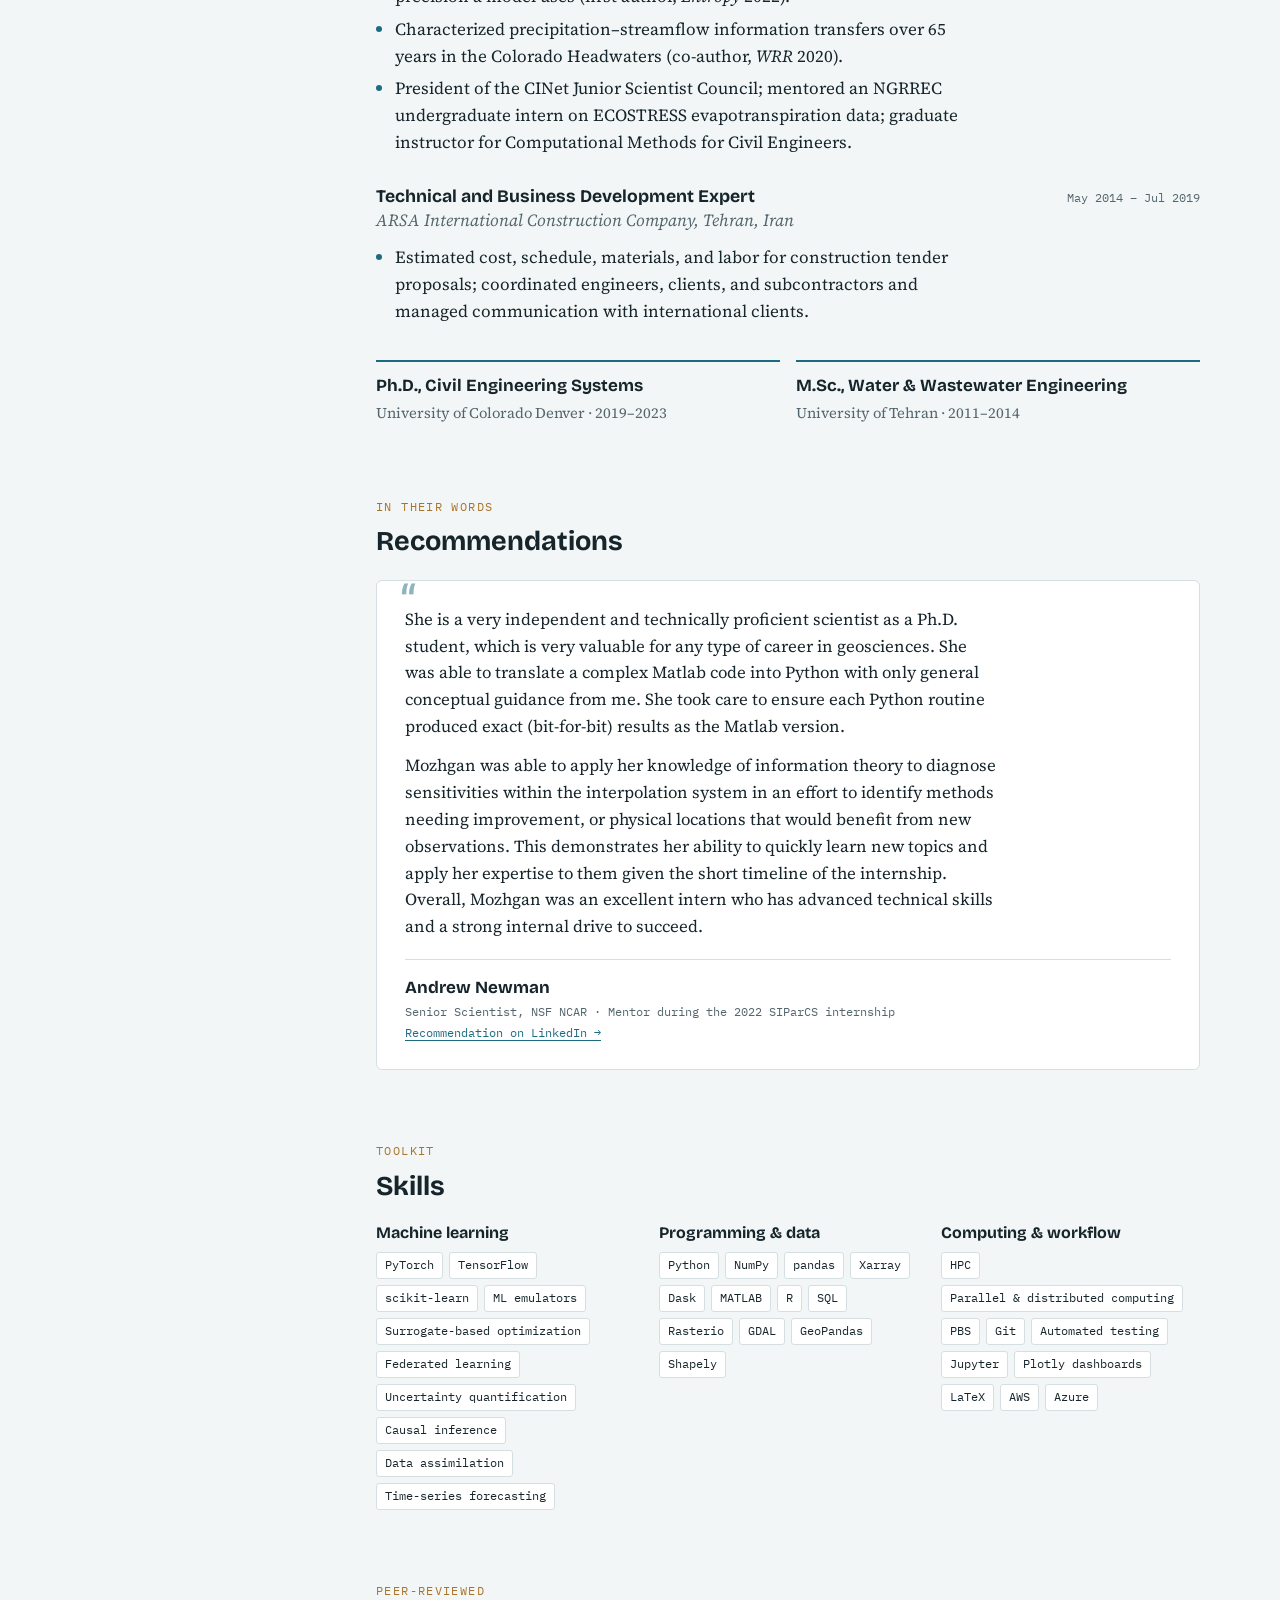
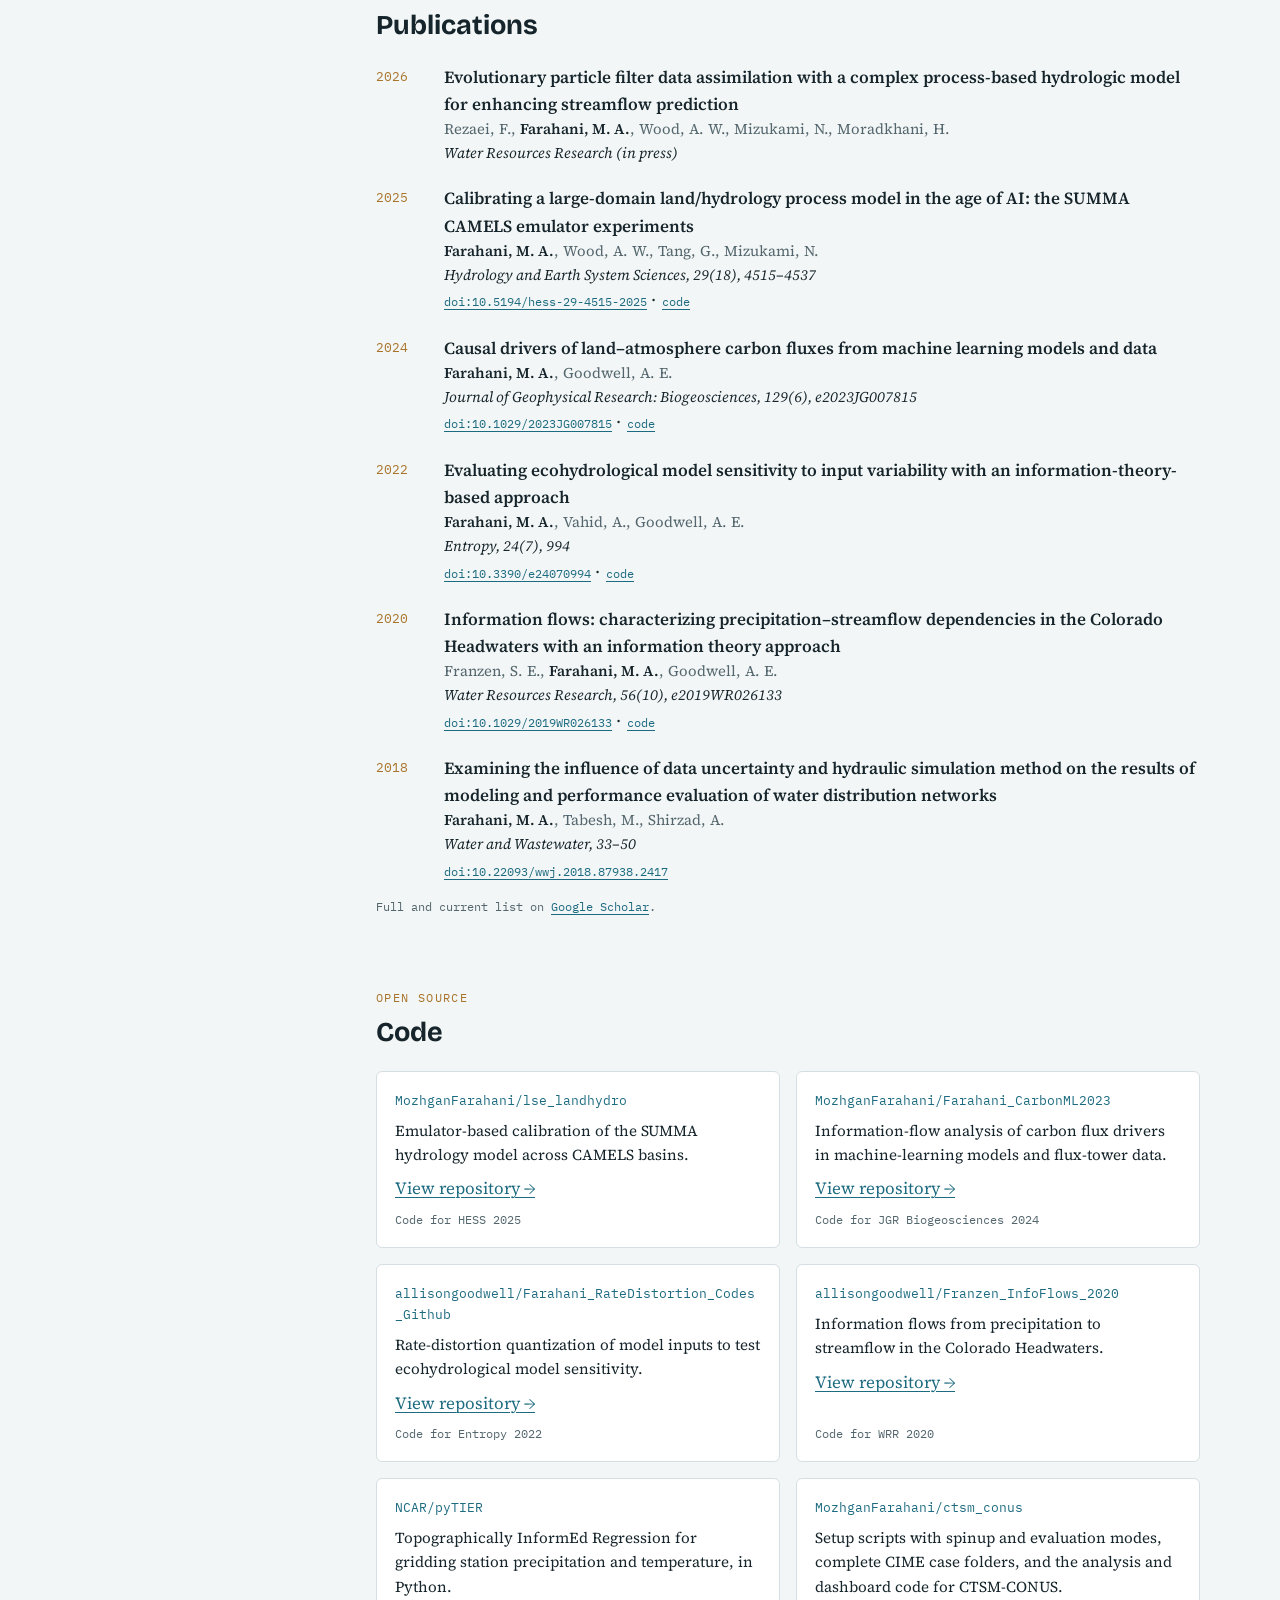
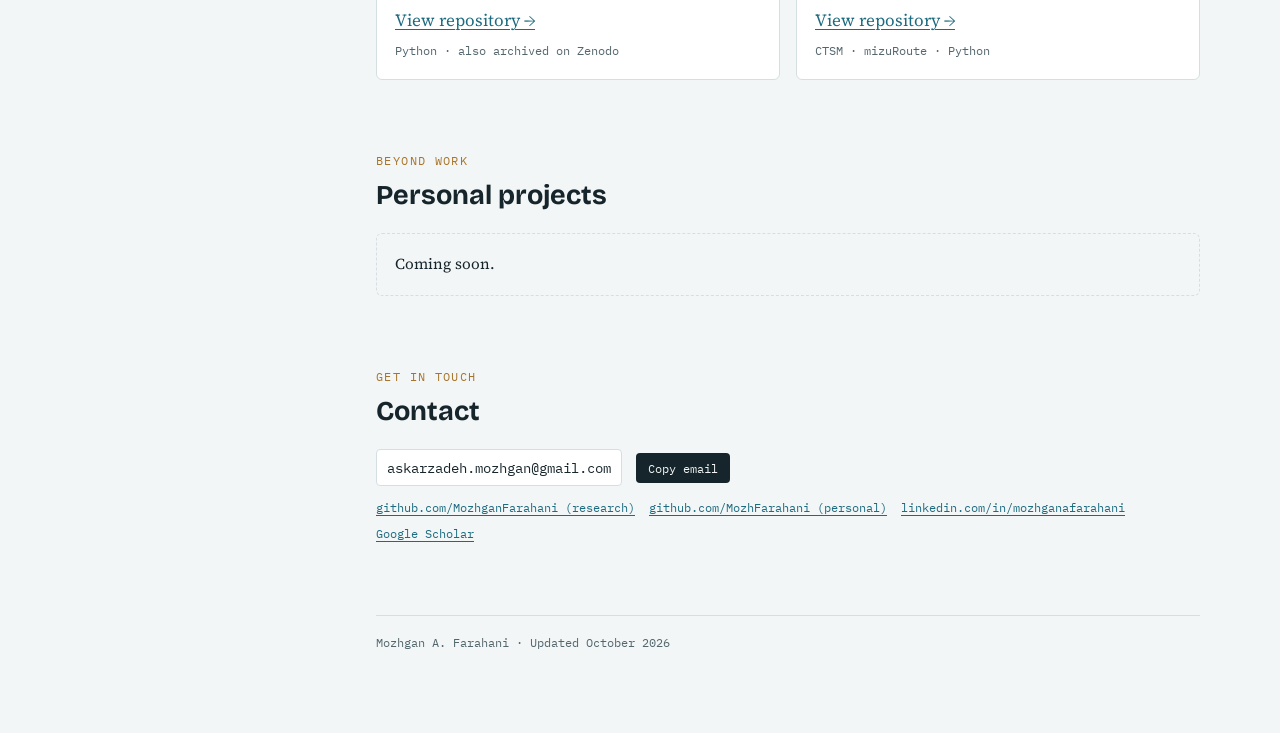
==== commit bcaec83a: "Add files via upload" ====
--- a/index.html
+++ b/index.html
@@ -182,7 +182,7 @@
     <section id="about" class="hero">
       <div class="eyebrow">Hydrology · Land modeling · Machine learning</div>
       <h1>Applied ML scientist for land, water, and climate models.</h1>
-      <p class="lede">I am a scientist at the National Center for Atmospheric Research. I combine machine learning with physics-based models: ML emulators that calibrate large-domain hydrology models, federated learning across regions, and information theory to test whether a model captures the right relationships and not only good scores. I take that research from idea to scalable, reproducible code on HPC, and my methods are now used in multi-agency projects. This page collects my research, code, publications, and the work I want to do next.</p>
+      <p class="lede">I am a scientist at the National Center for Atmospheric Research with a Ph.D. and 7 years of experience combining machine learning with physics-based models of land, water, and climate. My work runs from research to reliable code: surrogate modeling and optimization, federated learning, causal inference, and uncertainty quantification, built into end-to-end pipelines for training, inference, and evaluation on high-performance computing. My methods are now used in multi-agency projects, and I work closely with domain experts and partner teams, explaining results clearly to technical and non-technical audiences. This page collects my research, code, and publications.</p>
     </section>
 
     <section id="projects">
@@ -210,7 +210,7 @@
           <div class="when">Current</div>
           <div>
             <h3>CMIP6 LOCA2 streamflow projections <span class="status">Ongoing</span></h3>
-            <p>A multi-agency effort with the Bureau of Reclamation and the U.S. Army Corps of Engineers. Built the calibration workstream: an end-to-end HPC pipeline that uses the trained emulators to generate parameters for ~97,000 HUC12 subbasins across the contiguous US, runs large simulation ensembles, and automates parameter selection gauge by gauge through the river network. I coordinate region-by-region delivery to partners.</p>
+            <p>A multi-agency effort with the Bureau of Reclamation and the U.S. Army Corps of Engineers. I work on the calibration workstream, where I built the end-to-end HPC pipeline that uses the trained emulators to generate parameters for ~97,000 HUC12 subbasins across the contiguous US, runs large simulation ensembles, and automates parameter selection gauge by gauge through the river network. I also help coordinate region-by-region delivery to partners.</p>
             <p>For the project team, I built a Python and Plotly tool that turns HPC model output into interactive diagnostic dashboards, with CAMELS-X benchmarking, streamflow signatures, and automated failure flags, to find and diagnose poorly performing gauges.</p>
             <div class="meta"><span class="tag">SUMMA</span><span class="tag">HPC pipelines</span><span class="tag">Ensembles</span><span class="tag">Plotly dashboards</span></div>
           </div>
@@ -286,7 +286,7 @@
           <div class="org">National Center for Atmospheric Research (NCAR), Boulder, CO</div>
           <ul>
             <li>Developed ML-emulator calibration for the SUMMA hydrology model across 627 CAMELS basins, raising median KGE′ from 0.30 to 0.76 (first author, <i>HESS</i> 2025); extending it to CAMELS-X with global and federated emulators.</li>
-            <li>Built the calibration workstream for CMIP6 LOCA2 streamflow projections with the Bureau of Reclamation and USACE, covering ~97,000 HUC12 subbasins.</li>
+            <li>Built the HPC calibration pipeline for CMIP6 LOCA2 streamflow projections with the Bureau of Reclamation and USACE, covering ~97,000 HUC12 subbasins.</li>
             <li>Led the CTSM-CONUS high-resolution land and river modeling study, its evaluation pipeline, website, dashboard, and open-source release.</li>
             <li>Quantified S2S hydrologic predictability with information-theory metrics for a NASA-funded project.</li>
             <li>Member of the WANA Affinity Group; contributed to a PSIF-funded assessment of UCAR/NCAR/UCP collaborations across West Asia and North Africa.</li>
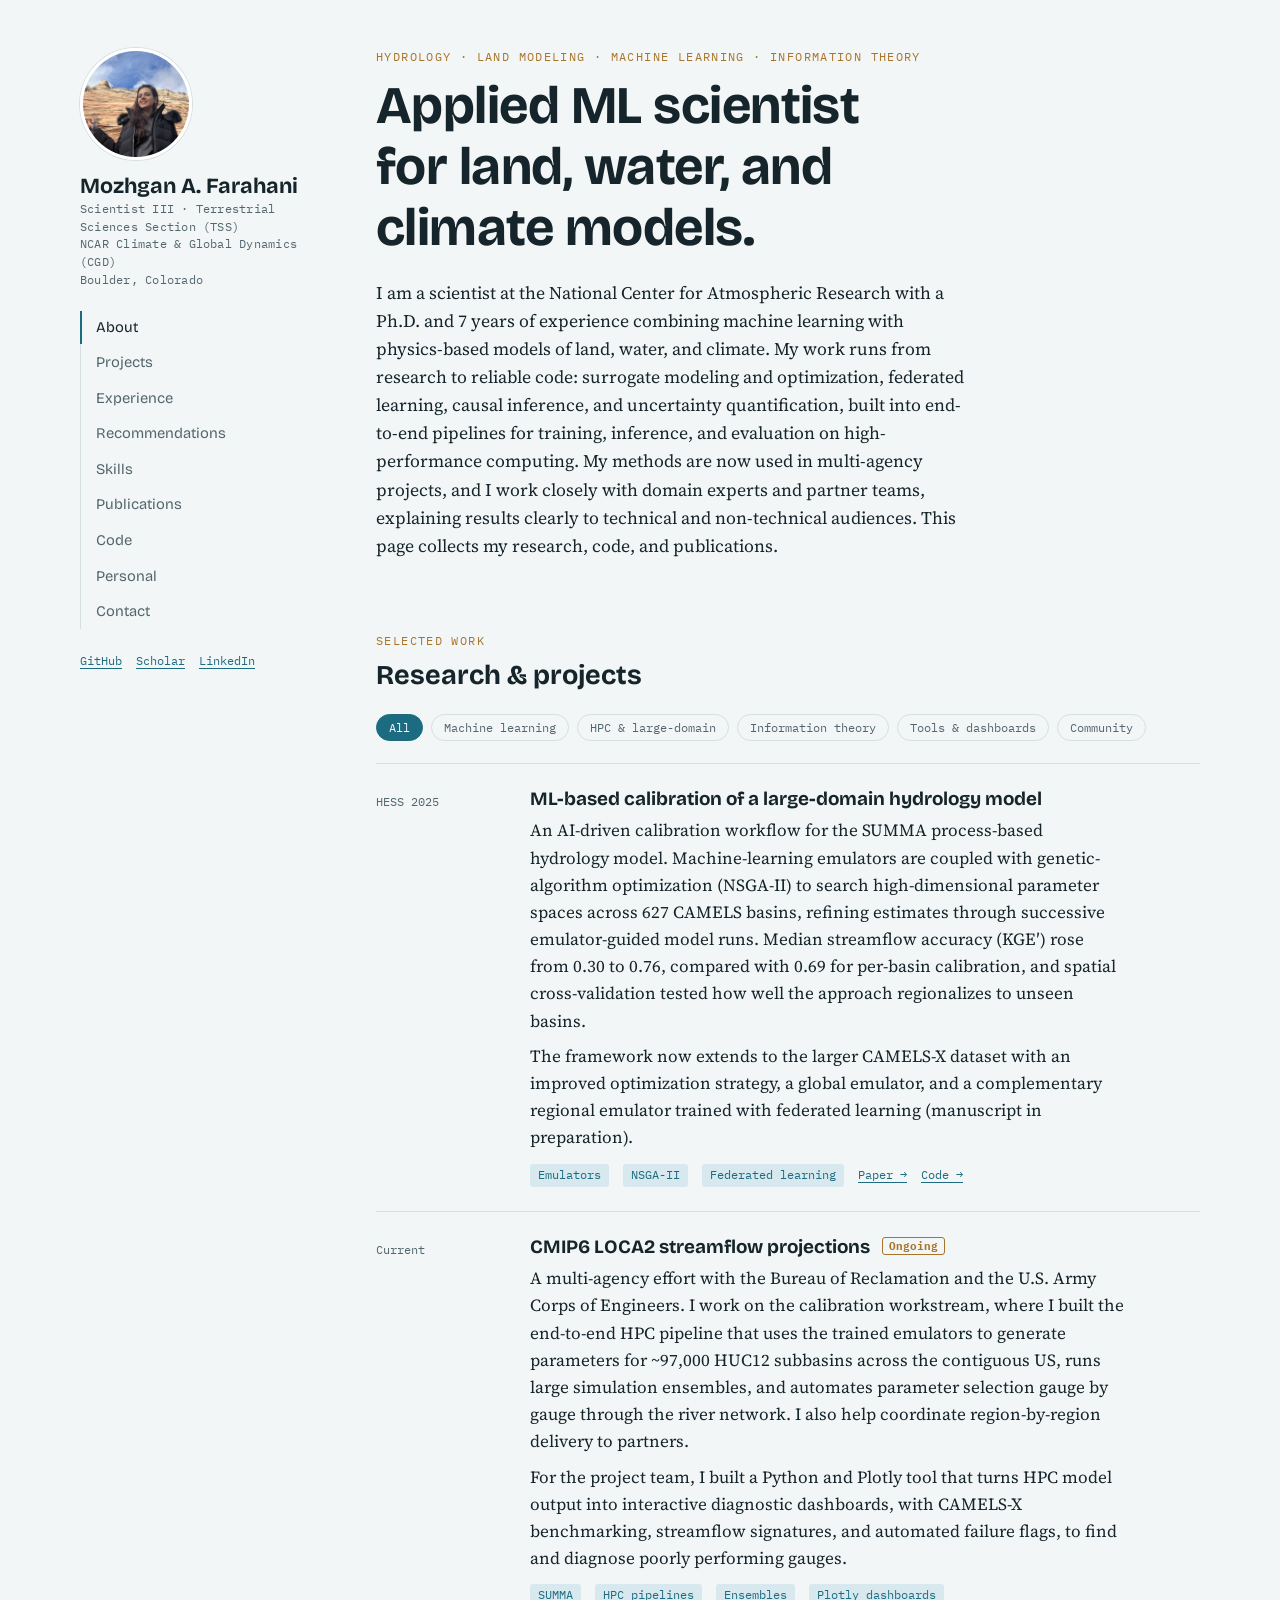
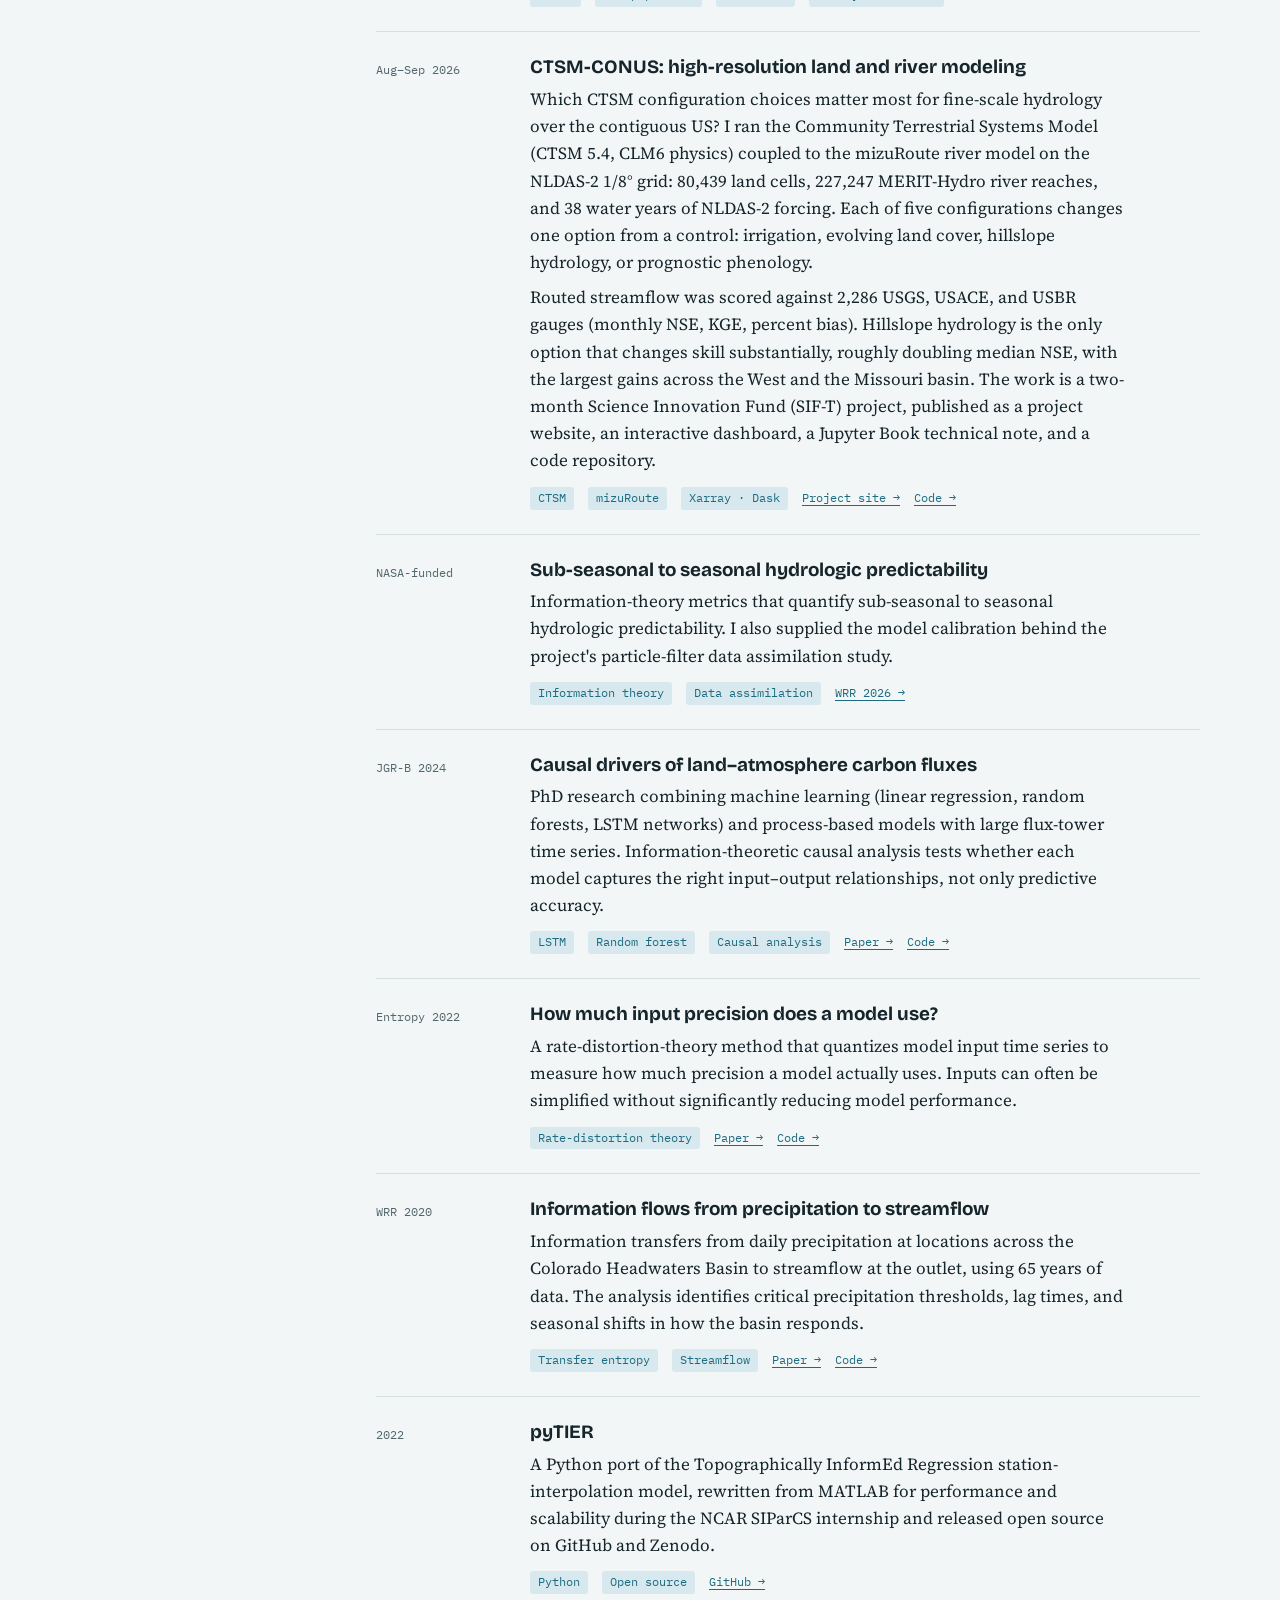
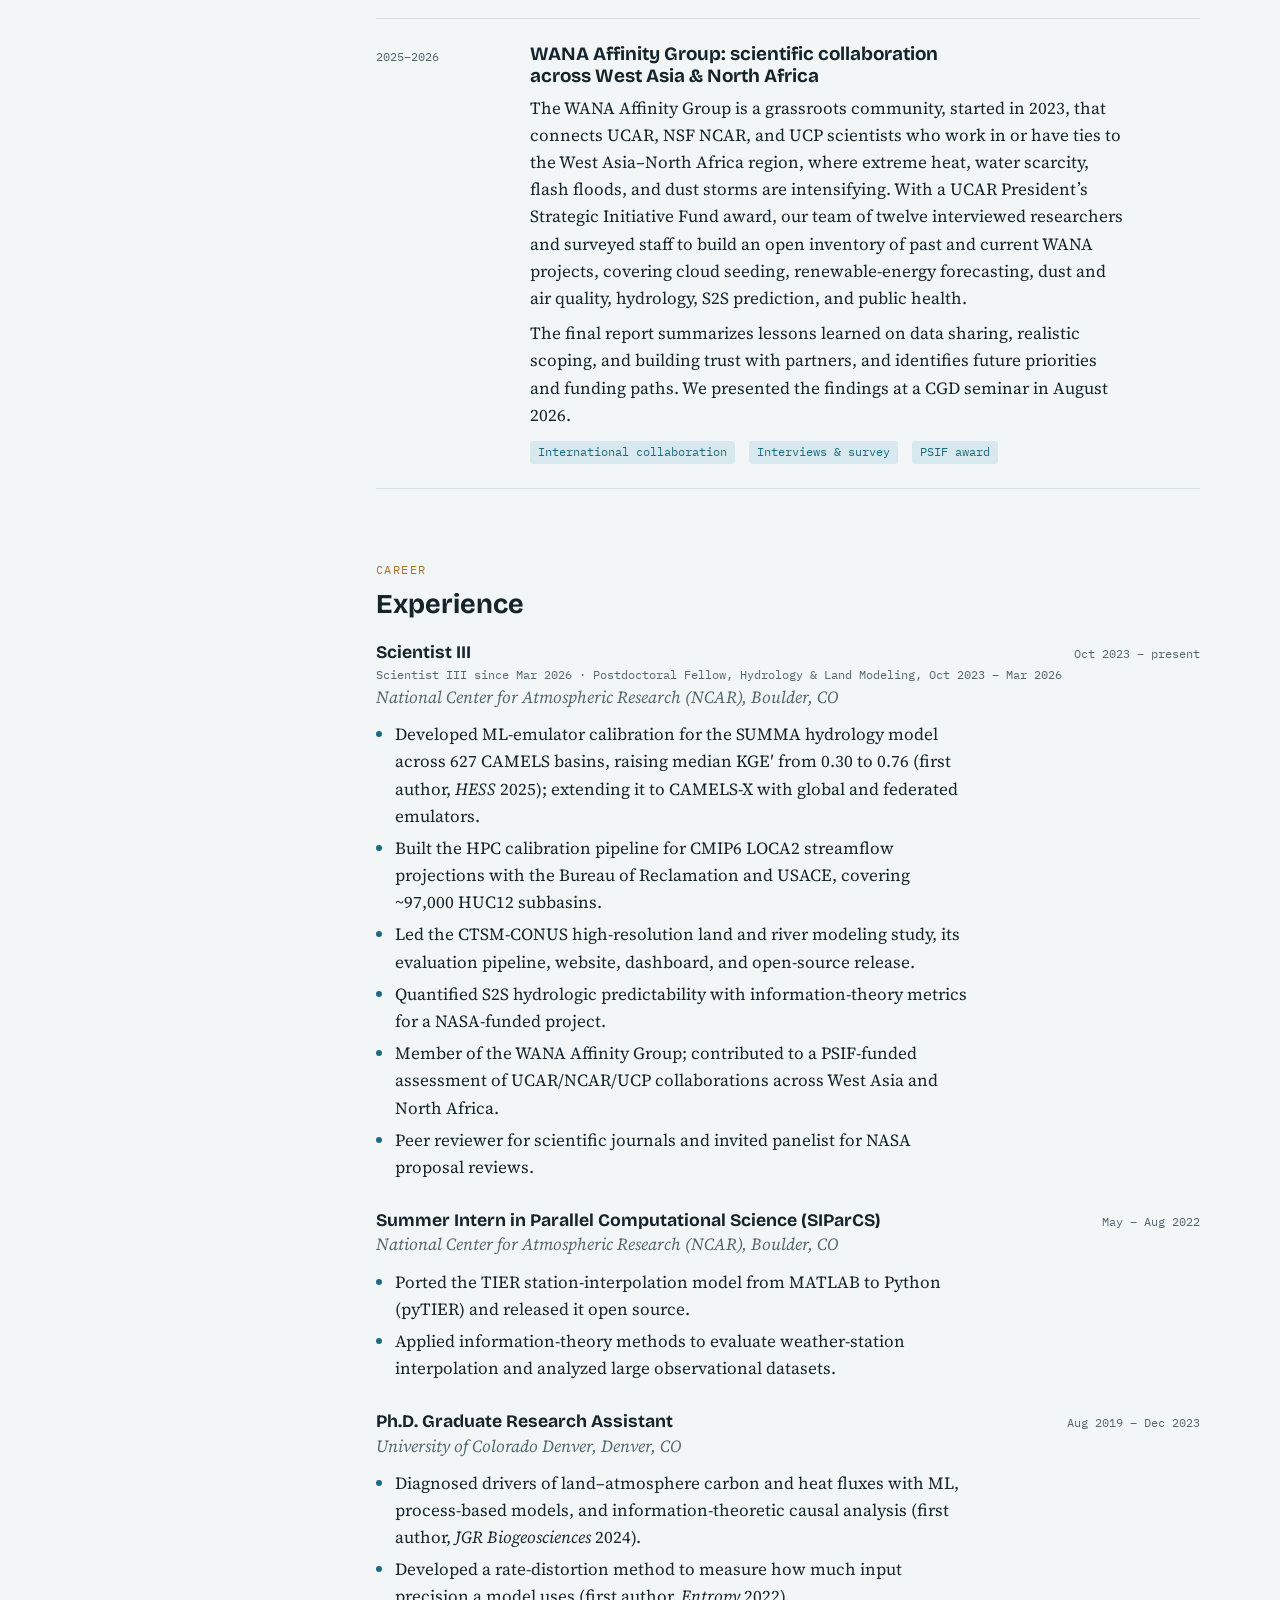
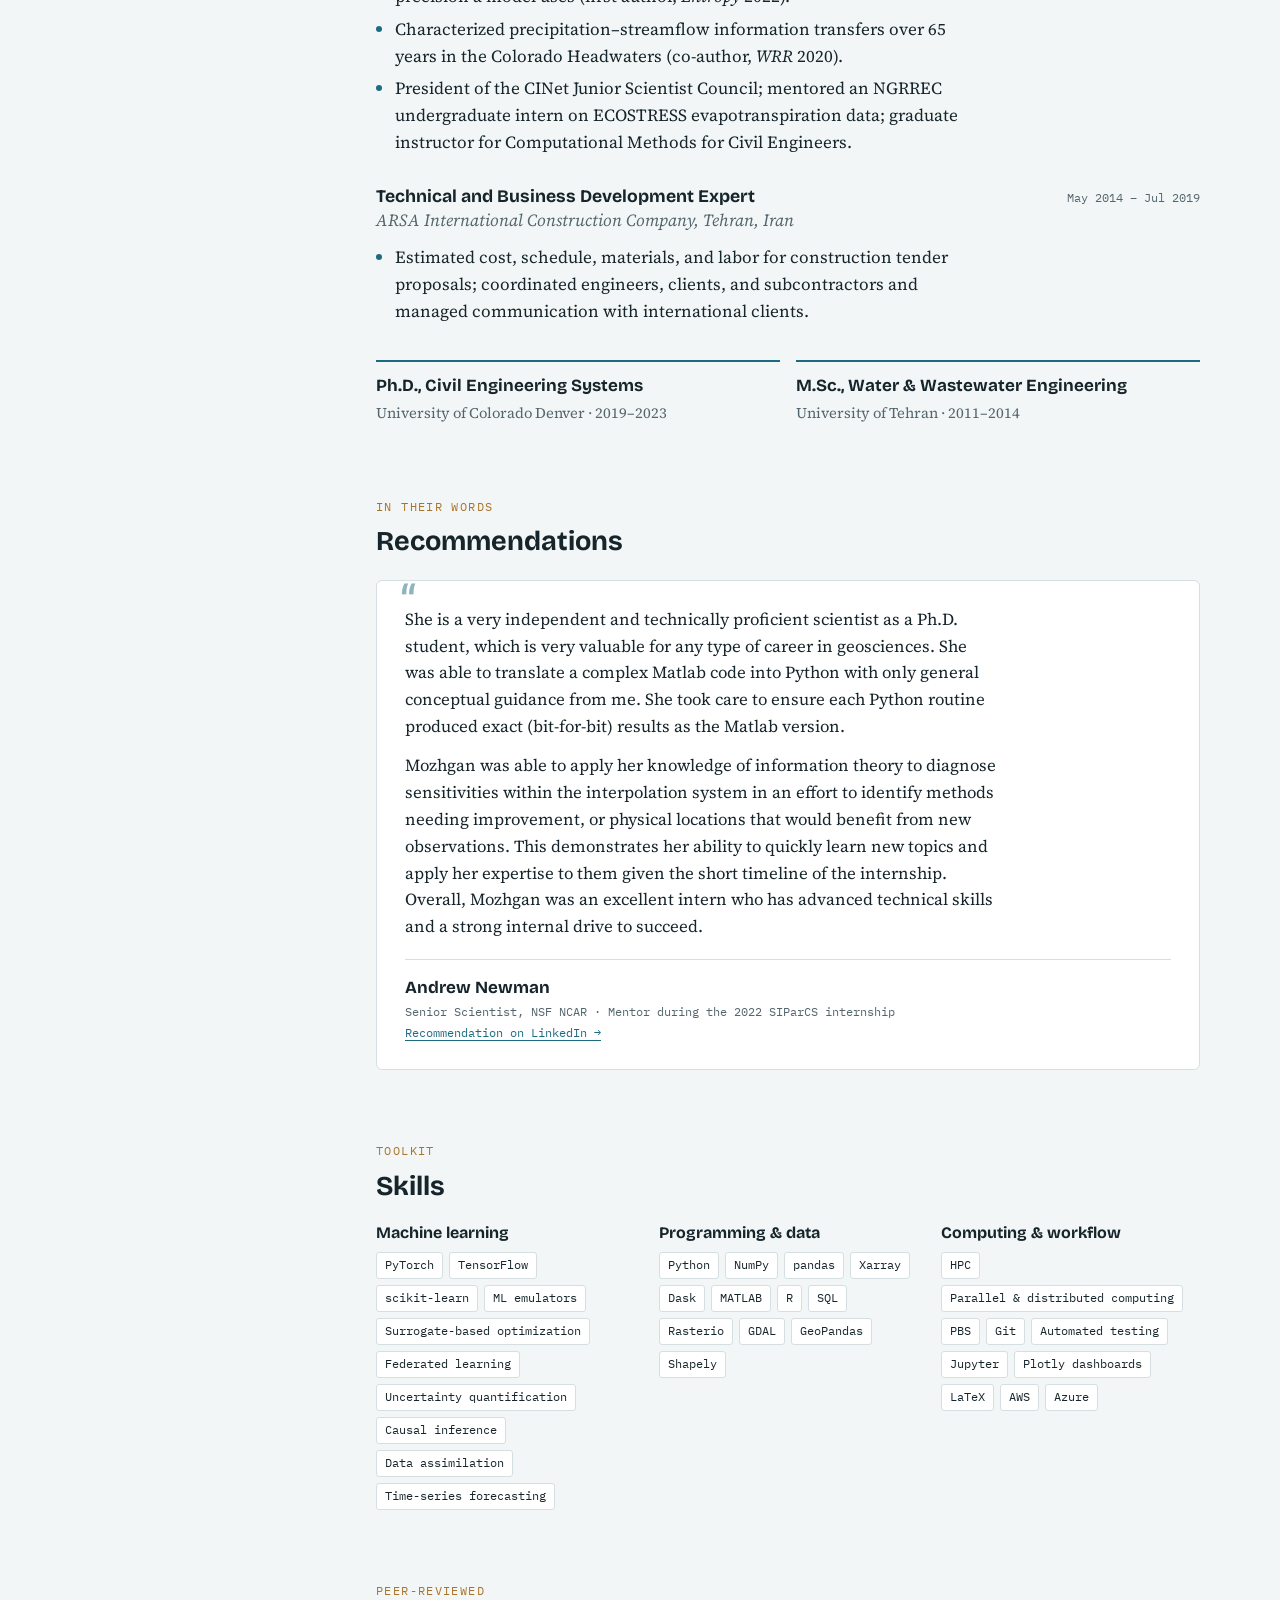
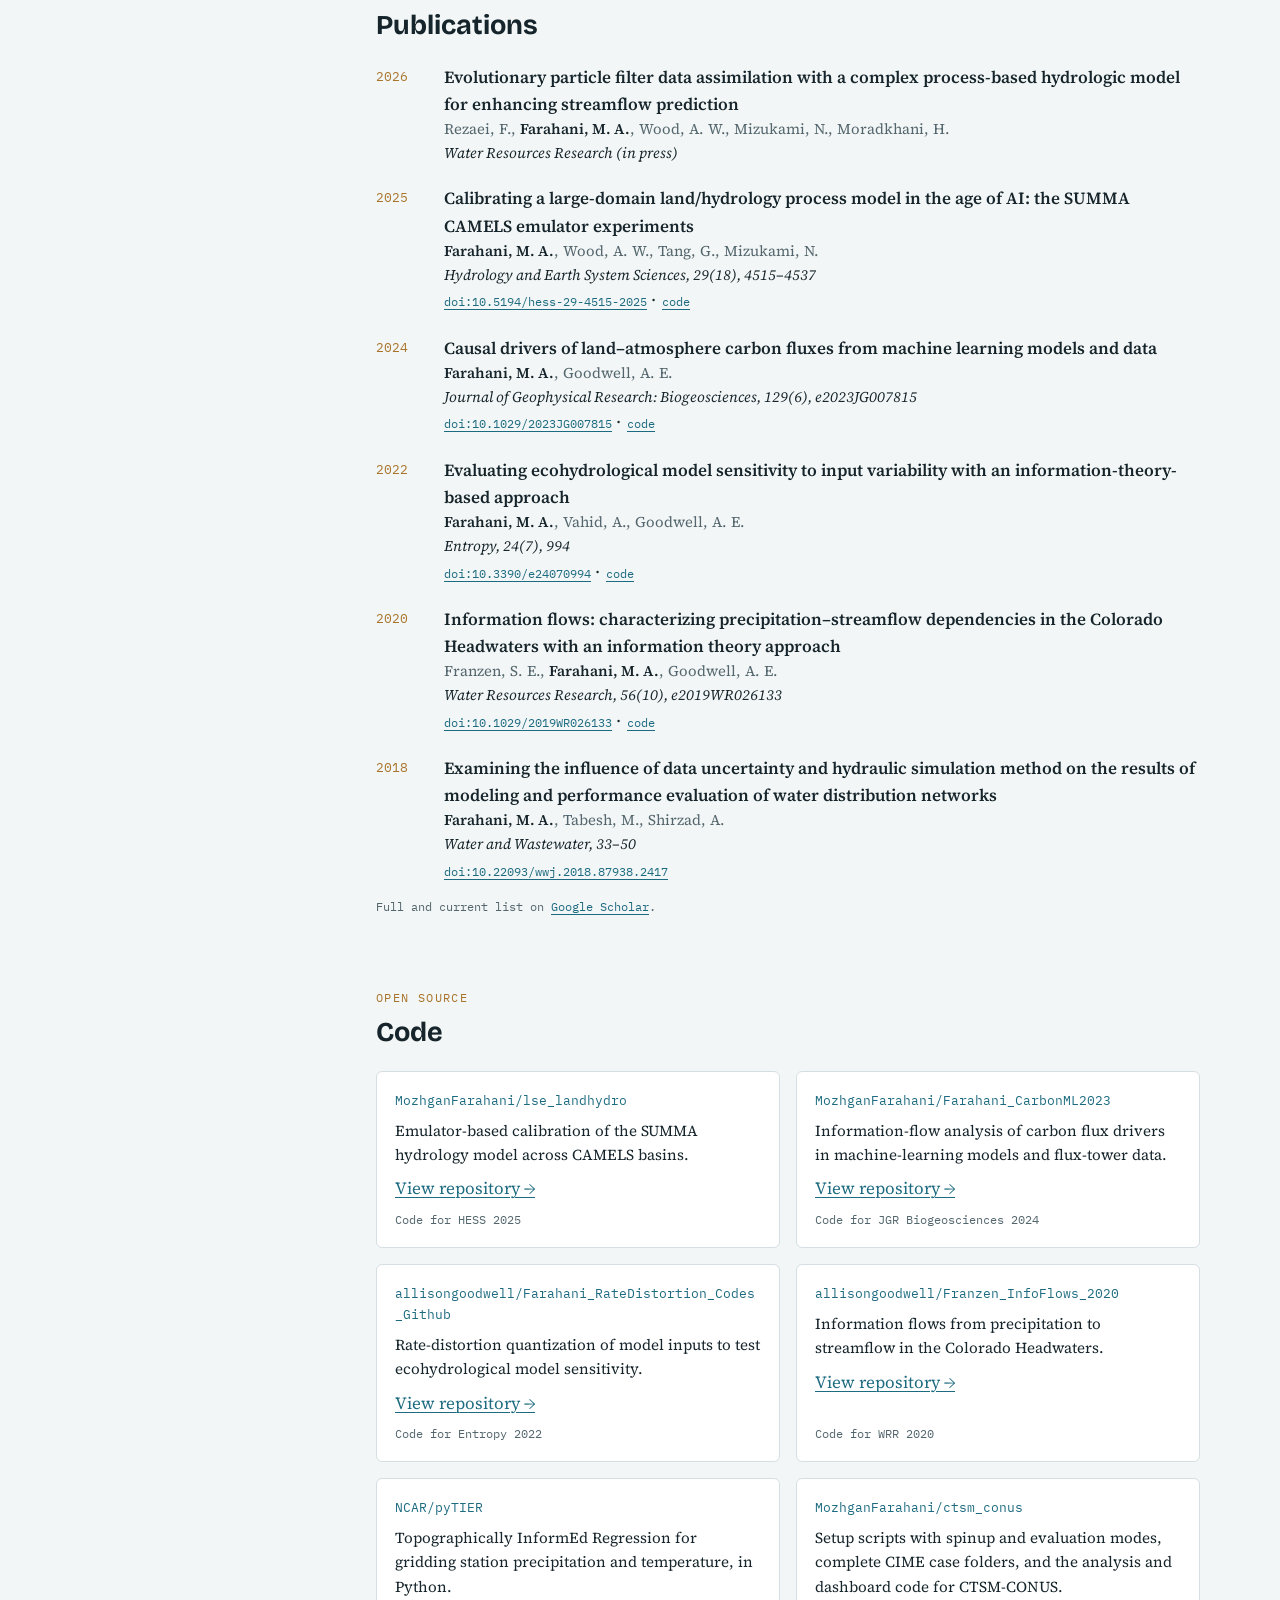
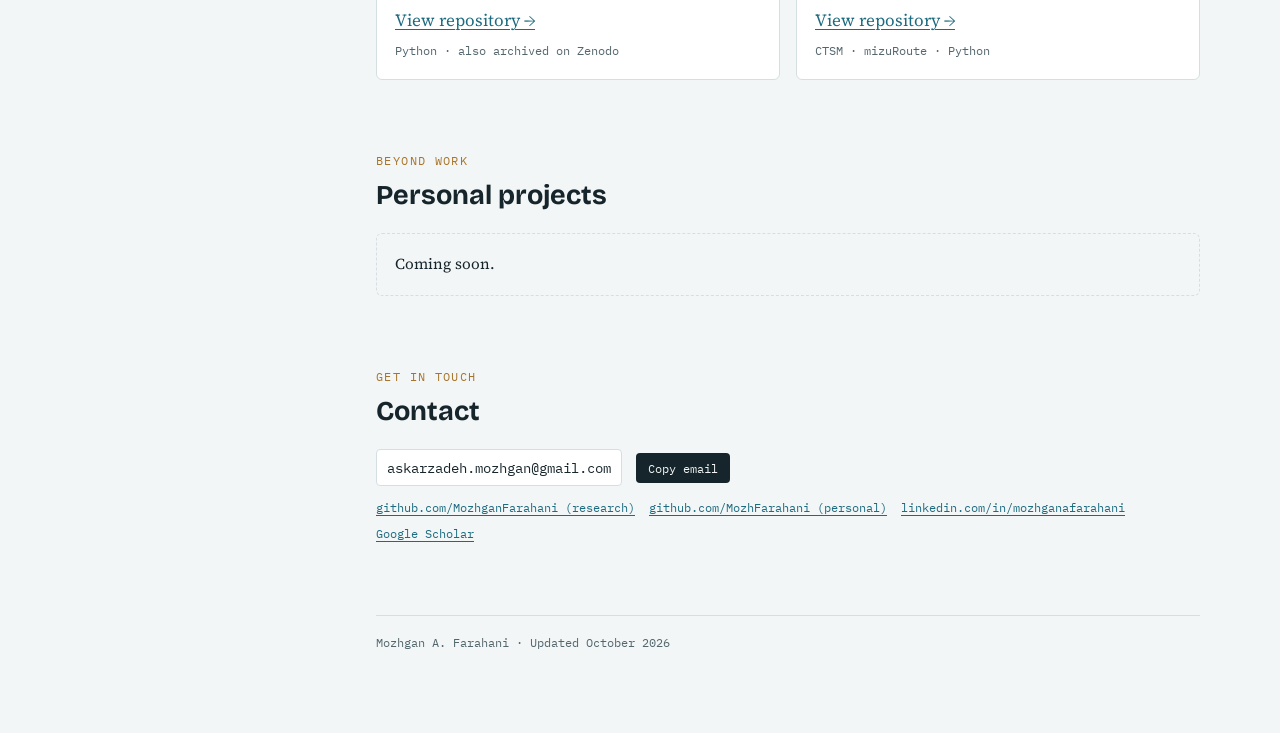
==== commit 361c9194: "Add files via upload" ====
--- a/index.html
+++ b/index.html
@@ -180,7 +180,7 @@
 
   <main>
     <section id="about" class="hero">
-      <div class="eyebrow">Hydrology · Land modeling · Machine learning</div>
+      <div class="eyebrow">Hydrology · Land modeling · Machine learning · Information theory</div>
       <h1>Applied ML scientist for land, water, and climate models.</h1>
       <p class="lede">I am a scientist at the National Center for Atmospheric Research with a Ph.D. and 7 years of experience combining machine learning with physics-based models of land, water, and climate. My work runs from research to reliable code: surrogate modeling and optimization, federated learning, causal inference, and uncertainty quantification, built into end-to-end pipelines for training, inference, and evaluation on high-performance computing. My methods are now used in multi-agency projects, and I work closely with domain experts and partner teams, explaining results clearly to technical and non-technical audiences. This page collects my research, code, and publications.</p>
     </section>
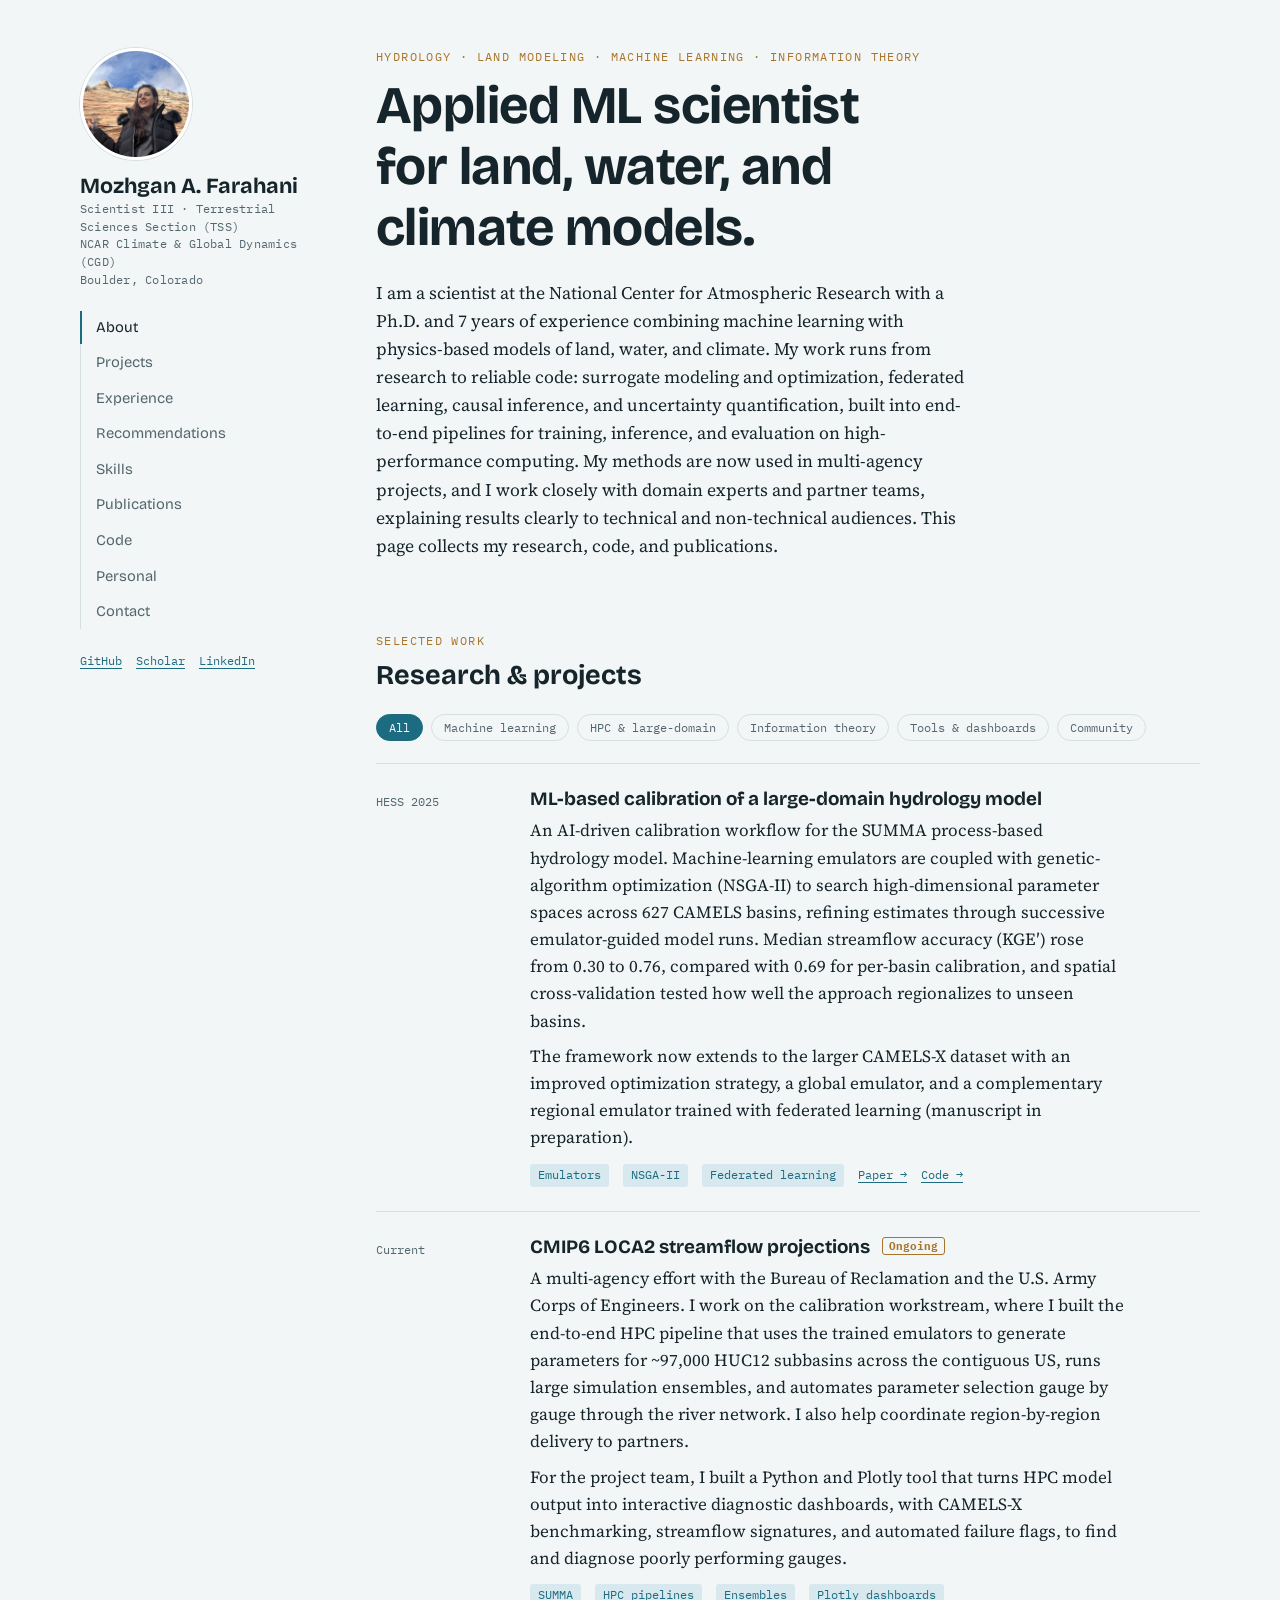
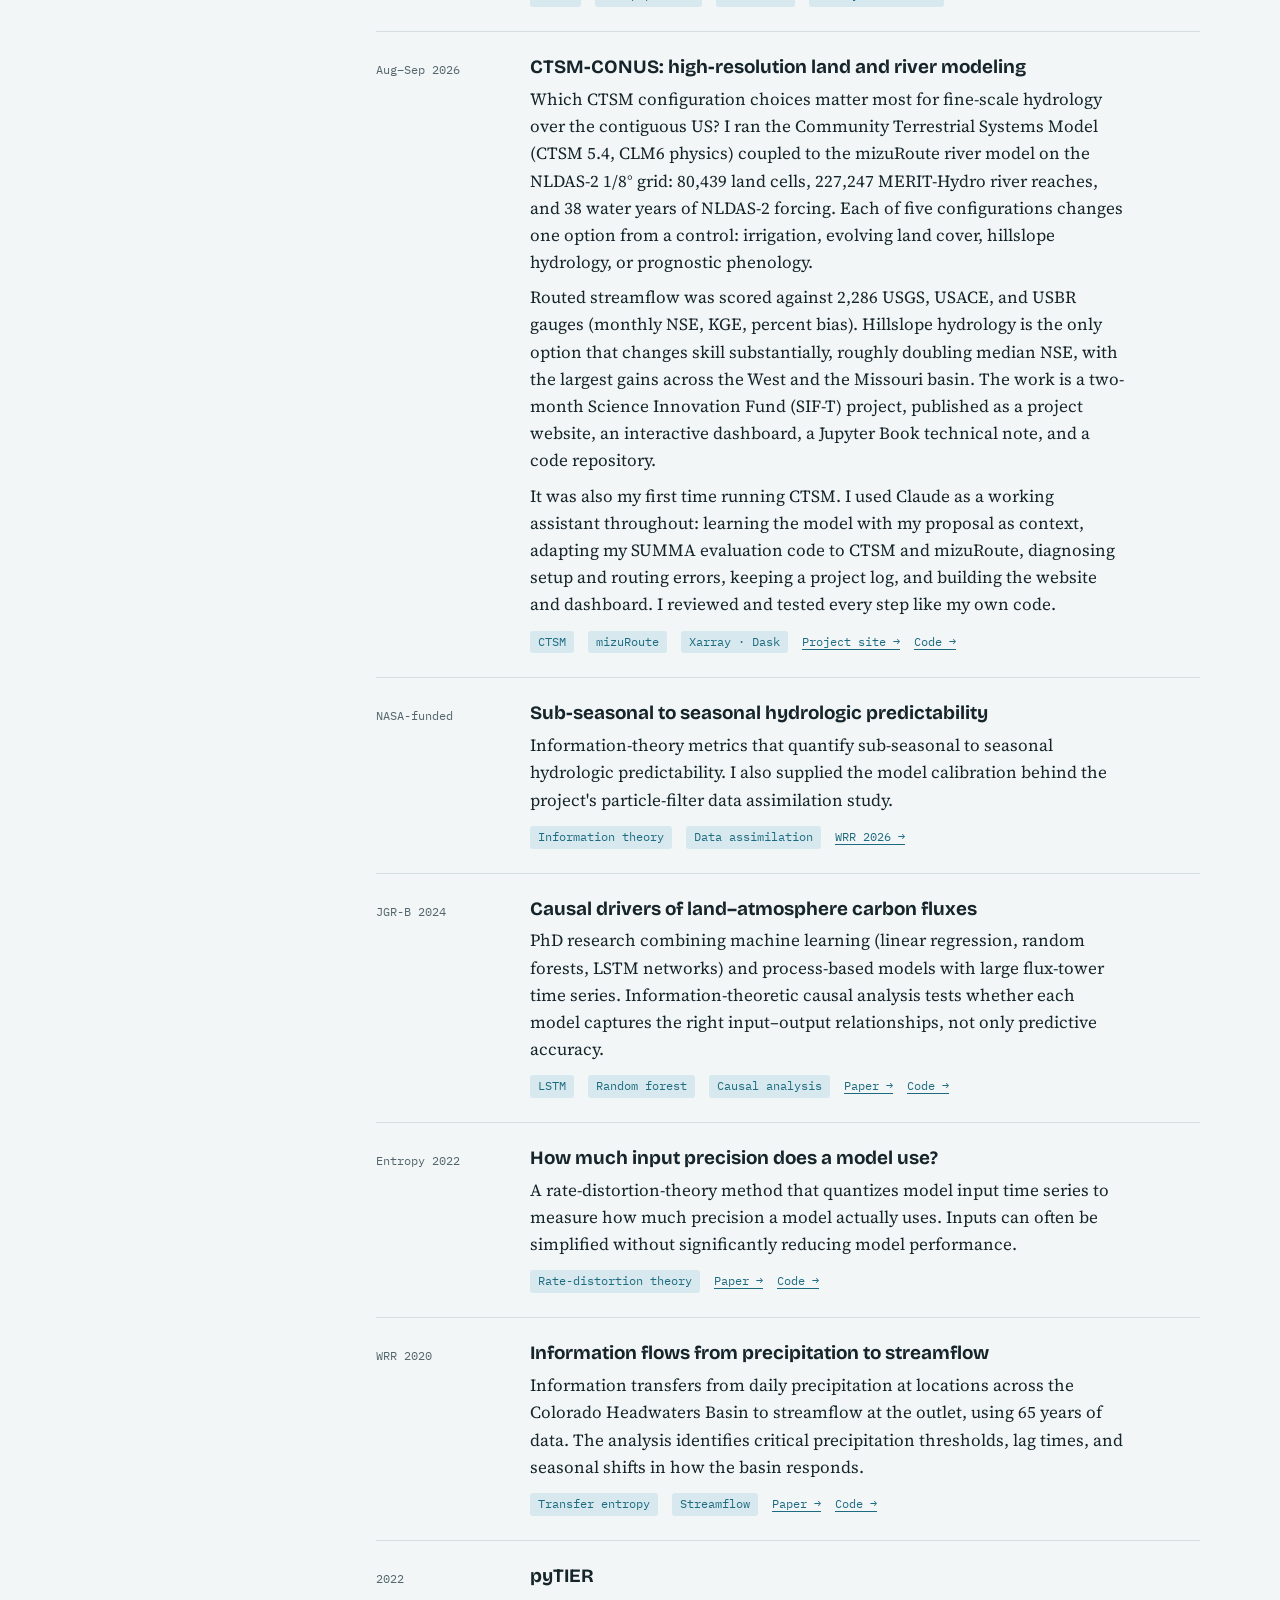
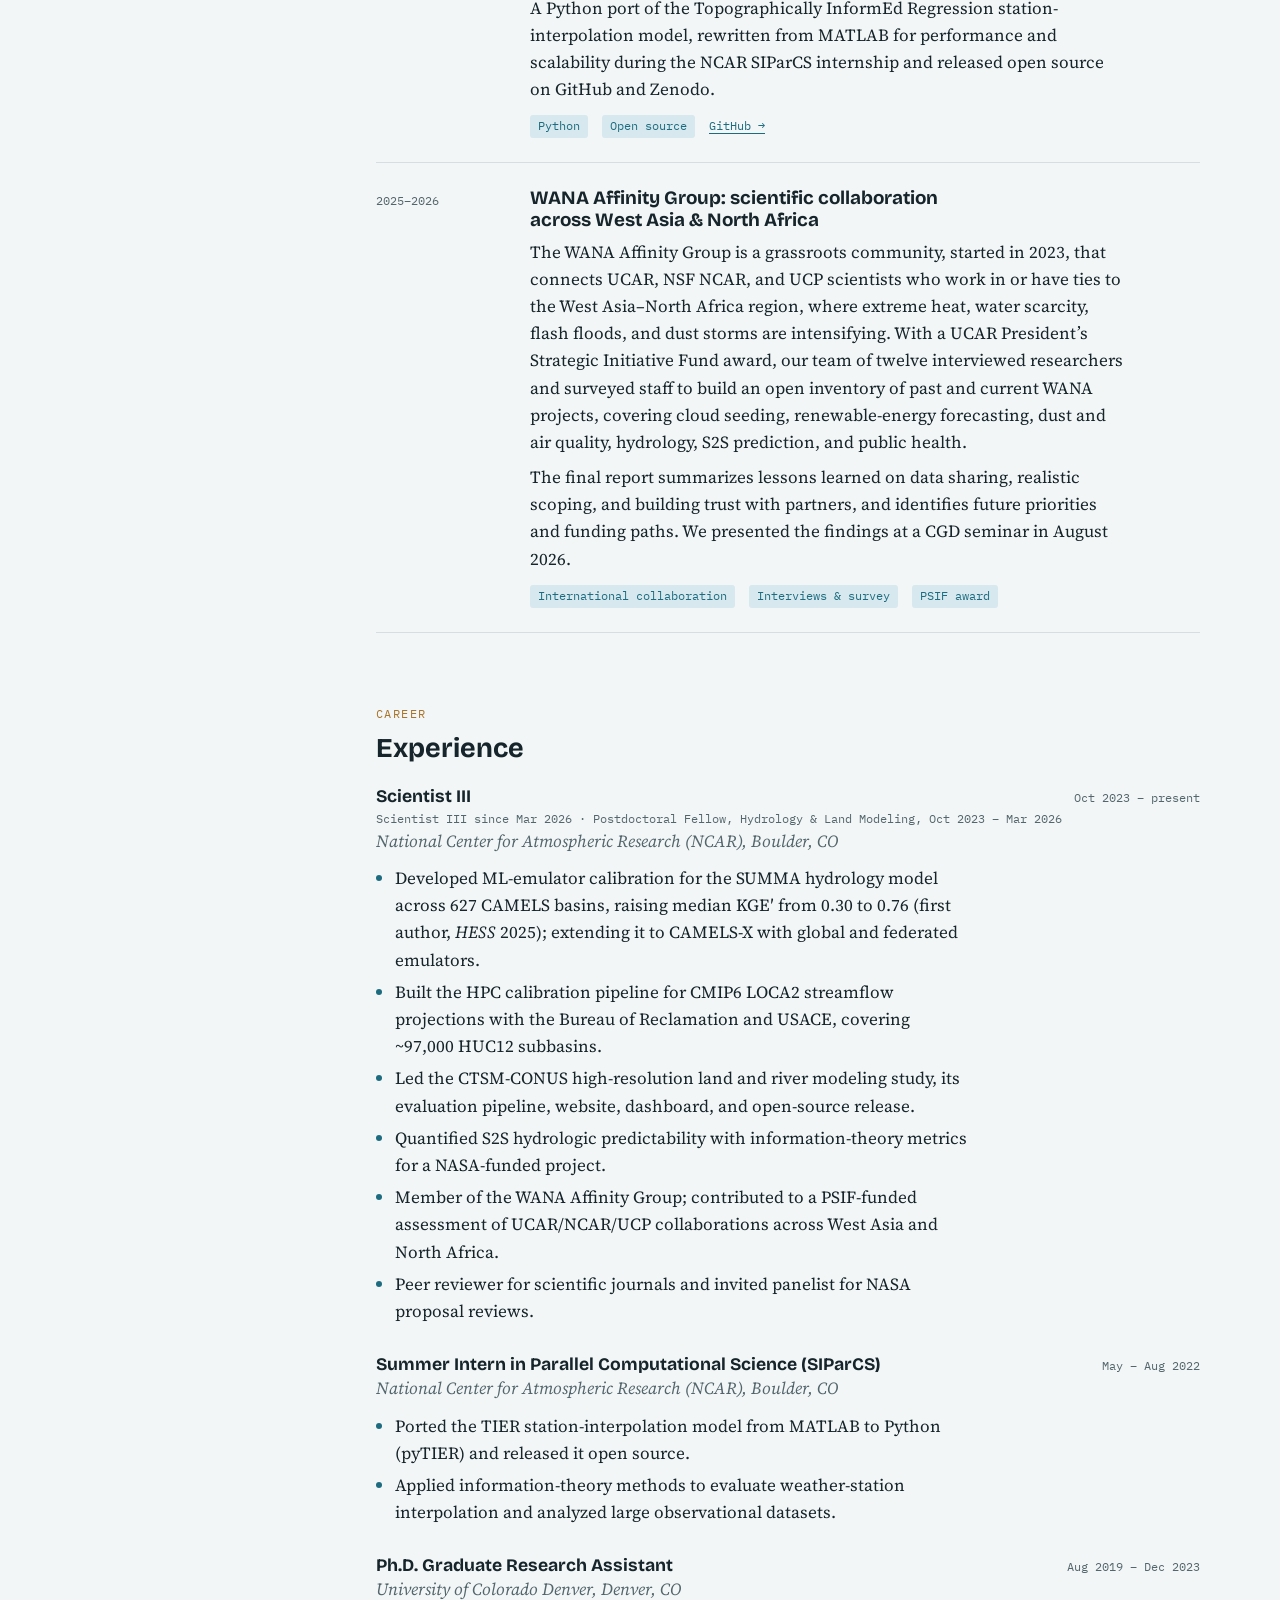
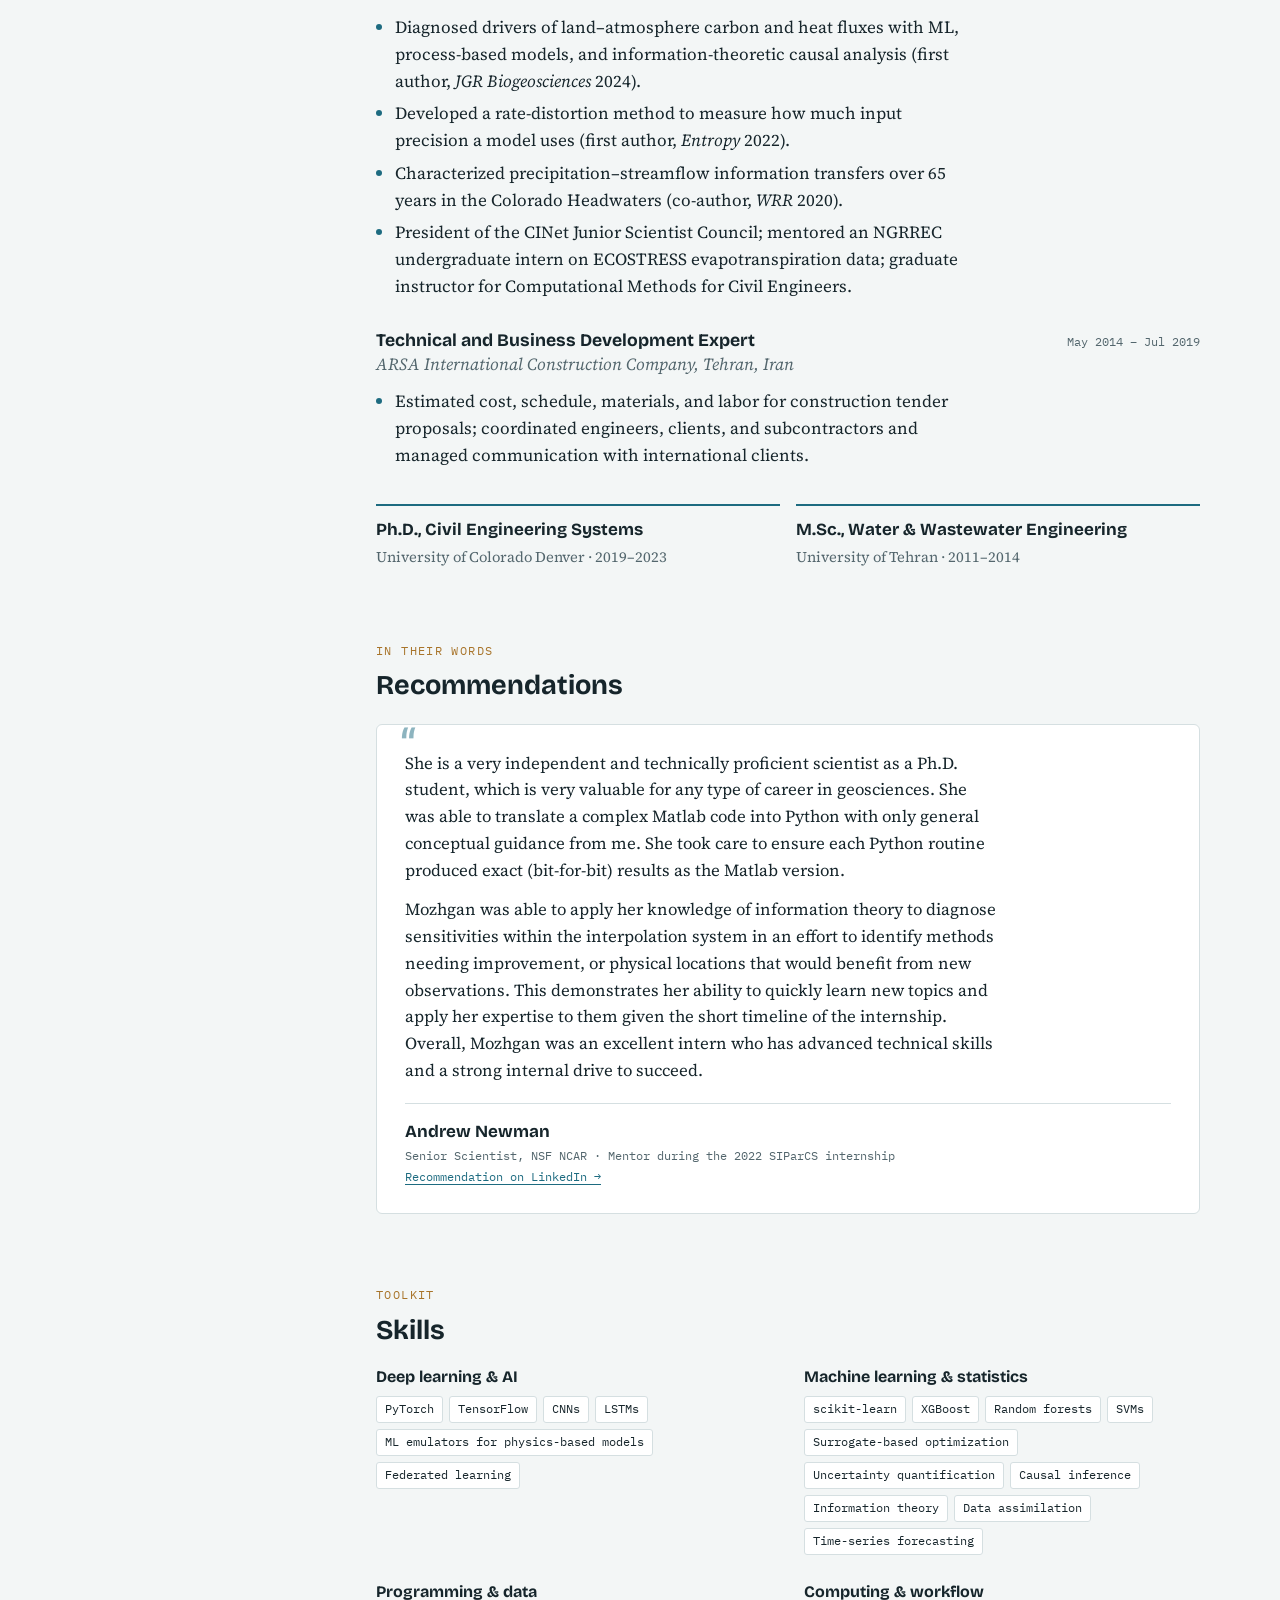
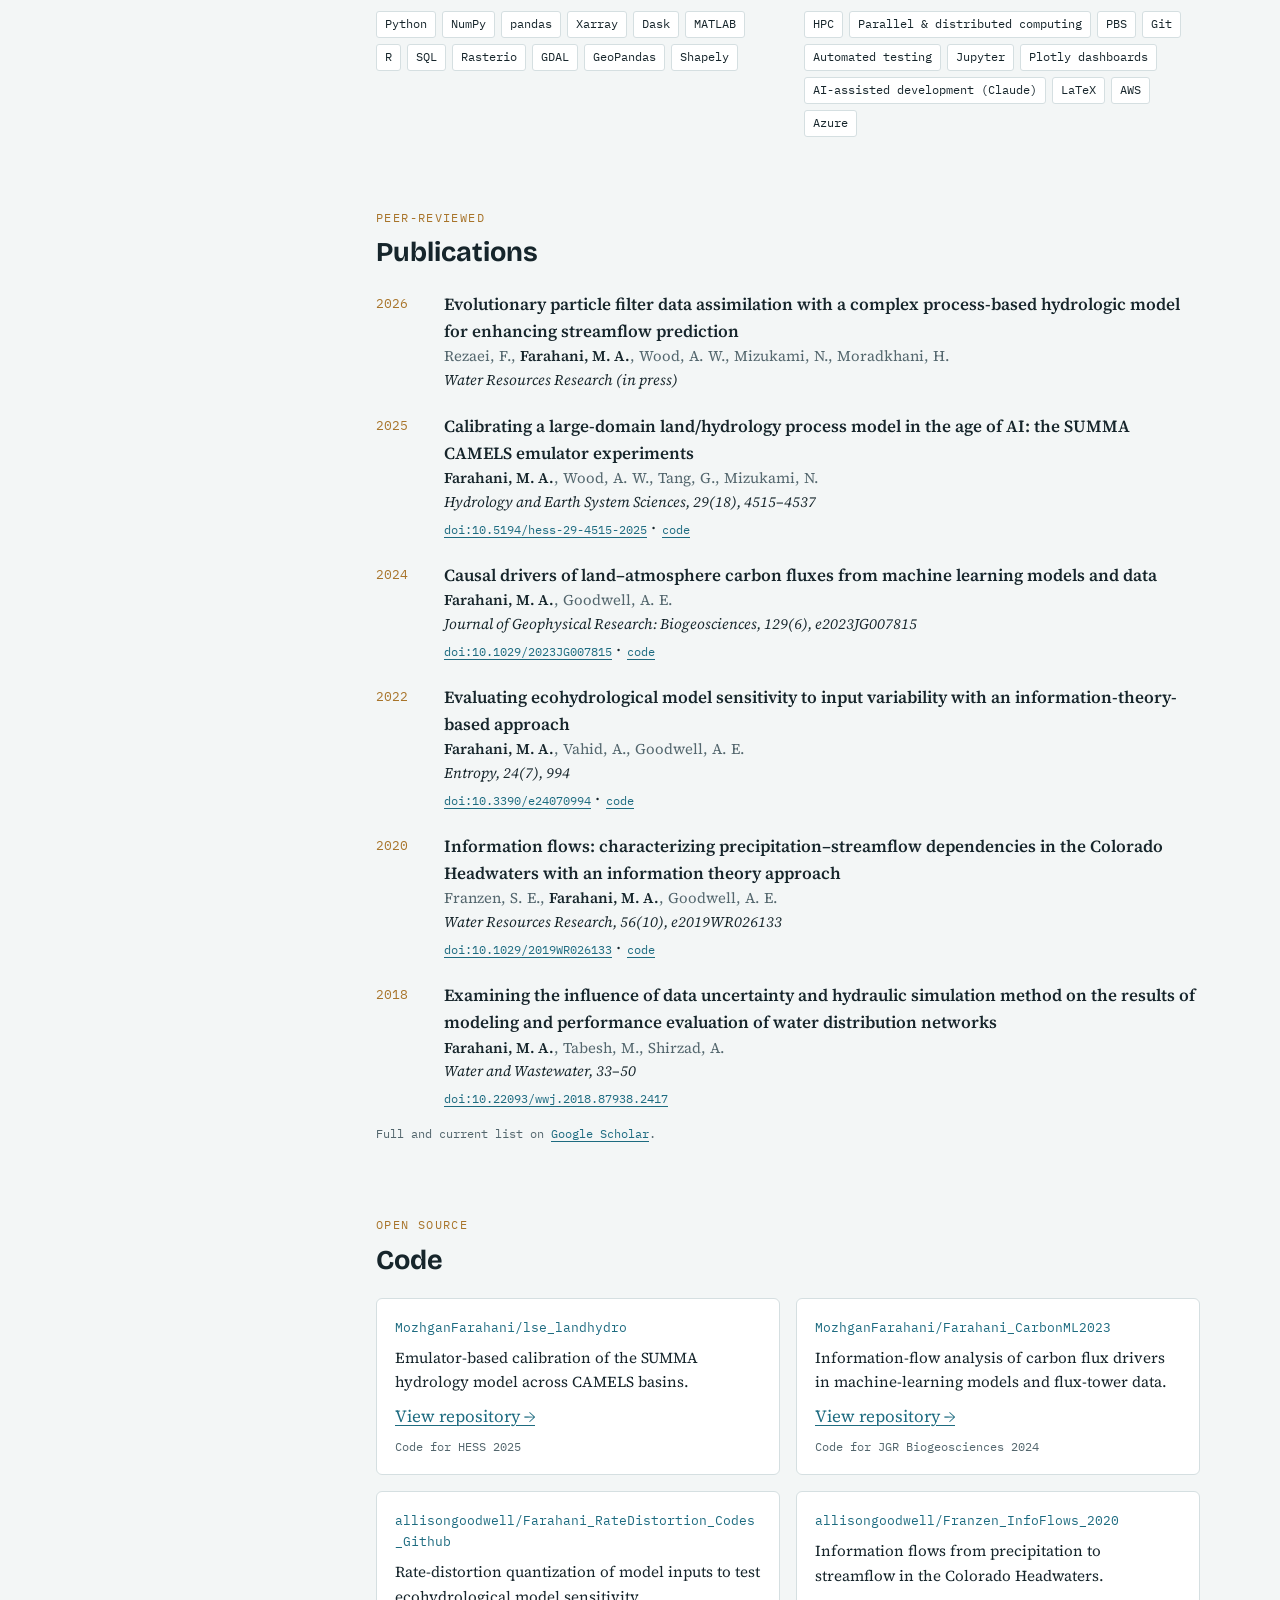
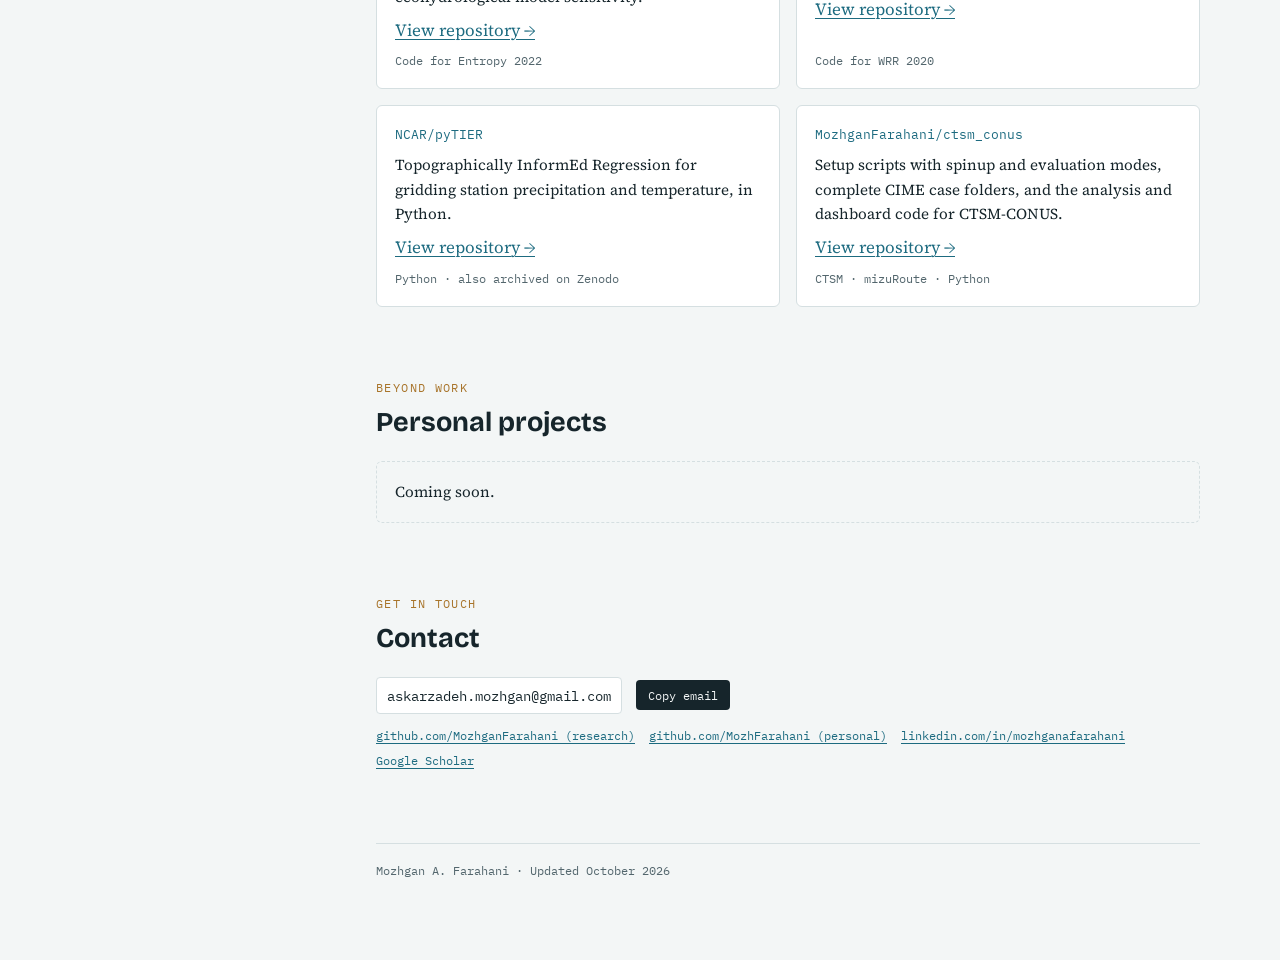
==== commit f8dc582a: "Add files via upload" ====
--- a/index.html
+++ b/index.html
@@ -95,7 +95,7 @@
 .edu b{font-family:var(--display);display:block}
 .edu span{font-size:.92rem;color:var(--muted)}
 /* skills */
-.skills{display:grid;grid-template-columns:repeat(3,minmax(0,1fr));gap:24px}
+.skills{display:grid;grid-template-columns:repeat(2,minmax(0,1fr));gap:28px 32px}
 .skills h3{font-size:1rem;font-weight:700;margin-bottom:10px}
 .chips{display:flex;flex-wrap:wrap;gap:6px}
 .chips span{font-family:var(--mono);font-size:.74rem;border:1px solid var(--rule);background:var(--surface);border-radius:3px;padding:3px 8px}
@@ -221,6 +221,7 @@
             <h3>CTSM-CONUS: high-resolution land and river modeling</h3>
             <p>Which CTSM configuration choices matter most for fine-scale hydrology over the contiguous US? I ran the Community Terrestrial Systems Model (CTSM 5.4, CLM6 physics) coupled to the mizuRoute river model on the NLDAS-2 1/8° grid: 80,439 land cells, 227,247 MERIT-Hydro river reaches, and 38 water years of NLDAS-2 forcing. Each of five configurations changes one option from a control: irrigation, evolving land cover, hillslope hydrology, or prognostic phenology.</p>
             <p>Routed streamflow was scored against 2,286 USGS, USACE, and USBR gauges (monthly NSE, KGE, percent bias). Hillslope hydrology is the only option that changes skill substantially, roughly doubling median NSE, with the largest gains across the West and the Missouri basin. The work is a two-month Science Innovation Fund (SIF-T) project, published as a project website, an interactive dashboard, a Jupyter Book technical note, and a code repository.</p>
+            <p>It was also my first time running CTSM. I used Claude as a working assistant throughout: learning the model with my proposal as context, adapting my SUMMA evaluation code to CTSM and mizuRoute, diagnosing setup and routing errors, keeping a project log, and building the website and dashboard. I reviewed and tested every step like my own code.</p>
             <div class="meta"><span class="tag">CTSM</span><span class="tag">mizuRoute</span><span class="tag">Xarray · Dask</span><a href="https://project.cgd.ucar.edu/projects/ctsm-conus" target="_blank" rel="noopener">Project site →</a><a href="https://github.com/MozhganFarahani/ctsm_conus" target="_blank" rel="noopener">Code →</a></div>
           </div>
         </article>
@@ -345,14 +346,17 @@
       <div class="eyebrow">Toolkit</div>
       <h2>Skills</h2>
       <div class="skills">
-        <div><h3>Machine learning</h3><div class="chips">
-          <span>PyTorch</span><span>TensorFlow</span><span>scikit-learn</span><span>ML emulators</span><span>Surrogate-based optimization</span><span>Federated learning</span><span>Uncertainty quantification</span><span>Causal inference</span><span>Data assimilation</span><span>Time-series forecasting</span>
+        <div><h3>Deep learning &amp; AI</h3><div class="chips">
+          <span>PyTorch</span><span>TensorFlow</span><span>CNNs</span><span>LSTMs</span><span>ML emulators for physics-based models</span><span>Federated learning</span>
+        </div></div>
+        <div><h3>Machine learning &amp; statistics</h3><div class="chips">
+          <span>scikit-learn</span><span>XGBoost</span><span>Random forests</span><span>SVMs</span><span>Surrogate-based optimization</span><span>Uncertainty quantification</span><span>Causal inference</span><span>Information theory</span><span>Data assimilation</span><span>Time-series forecasting</span>
         </div></div>
         <div><h3>Programming &amp; data</h3><div class="chips">
           <span>Python</span><span>NumPy</span><span>pandas</span><span>Xarray</span><span>Dask</span><span>MATLAB</span><span>R</span><span>SQL</span><span>Rasterio</span><span>GDAL</span><span>GeoPandas</span><span>Shapely</span>
         </div></div>
         <div><h3>Computing &amp; workflow</h3><div class="chips">
-          <span>HPC</span><span>Parallel &amp; distributed computing</span><span>PBS</span><span>Git</span><span>Automated testing</span><span>Jupyter</span><span>Plotly dashboards</span><span>LaTeX</span><span>AWS</span><span>Azure</span>
+          <span>HPC</span><span>Parallel &amp; distributed computing</span><span>PBS</span><span>Git</span><span>Automated testing</span><span>Jupyter</span><span>Plotly dashboards</span><span>AI-assisted development (Claude)</span><span>LaTeX</span><span>AWS</span><span>Azure</span>
         </div></div>
       </div>
     </section>
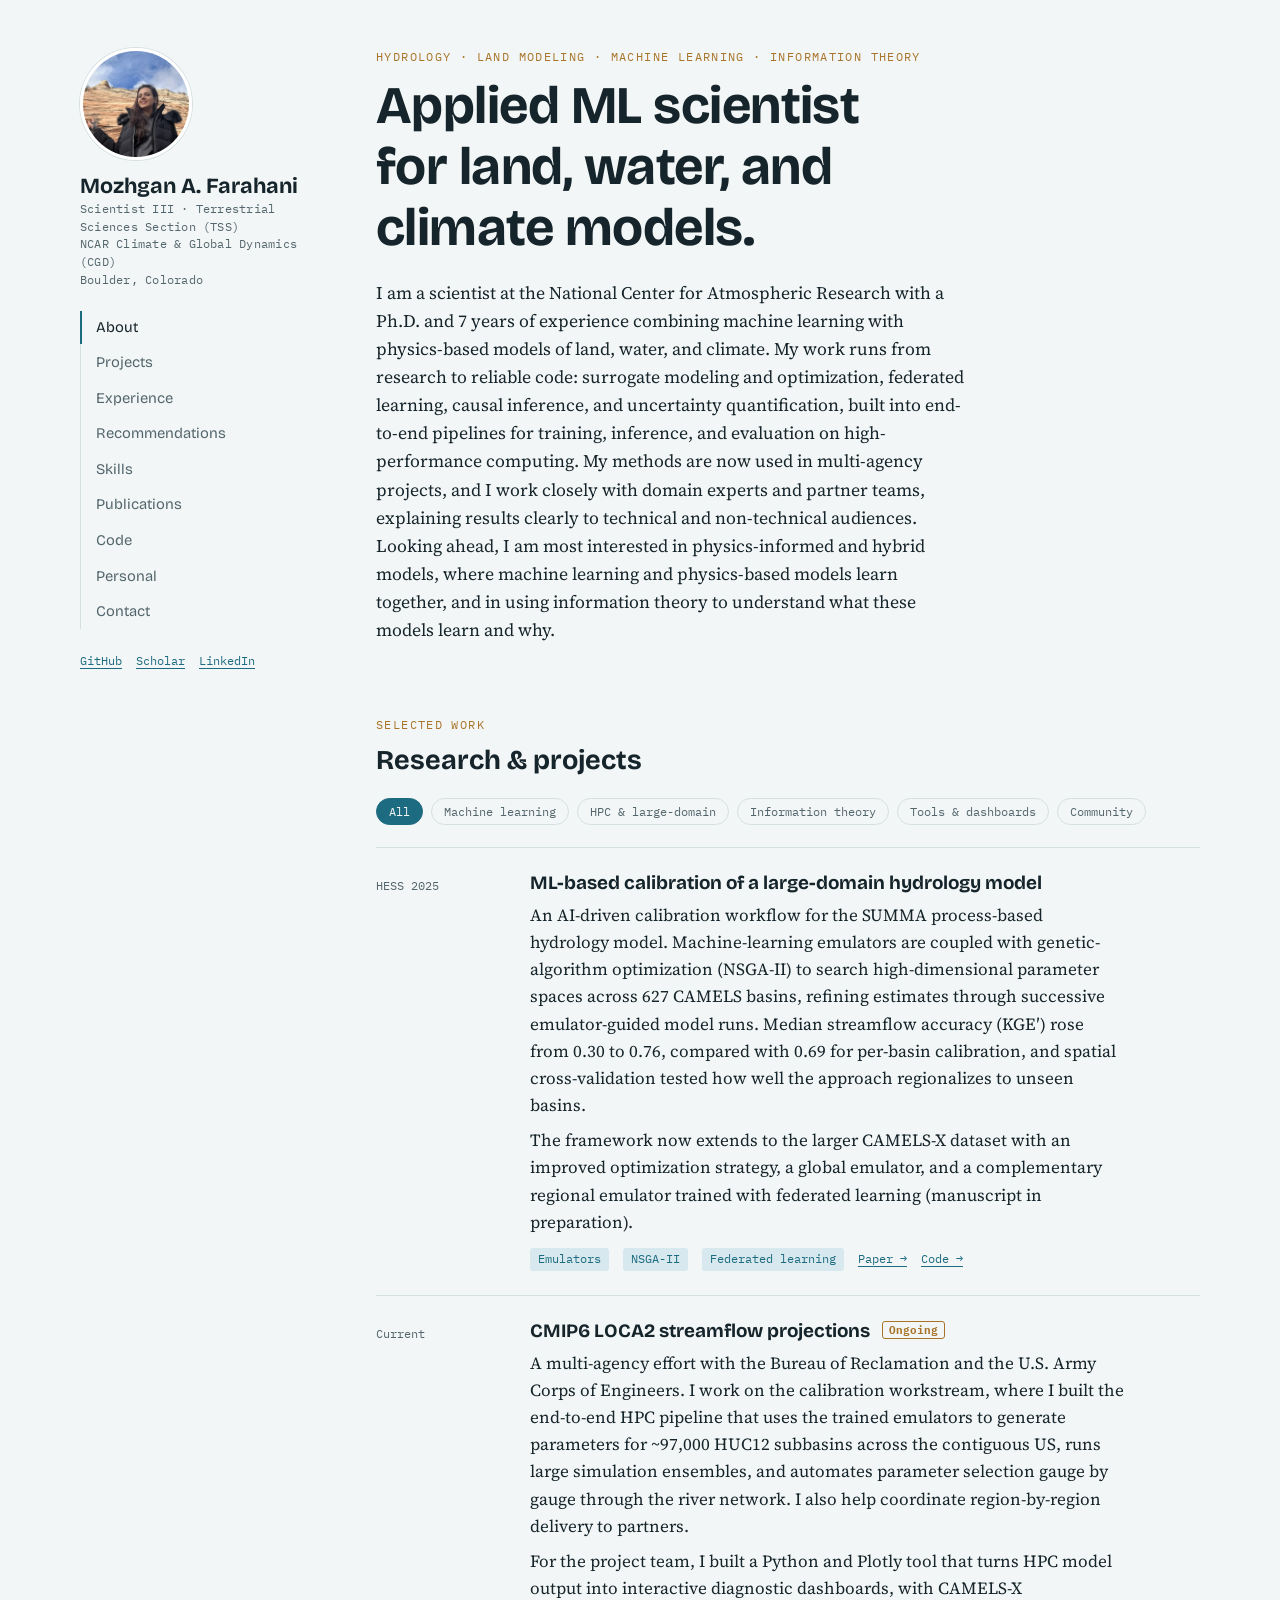
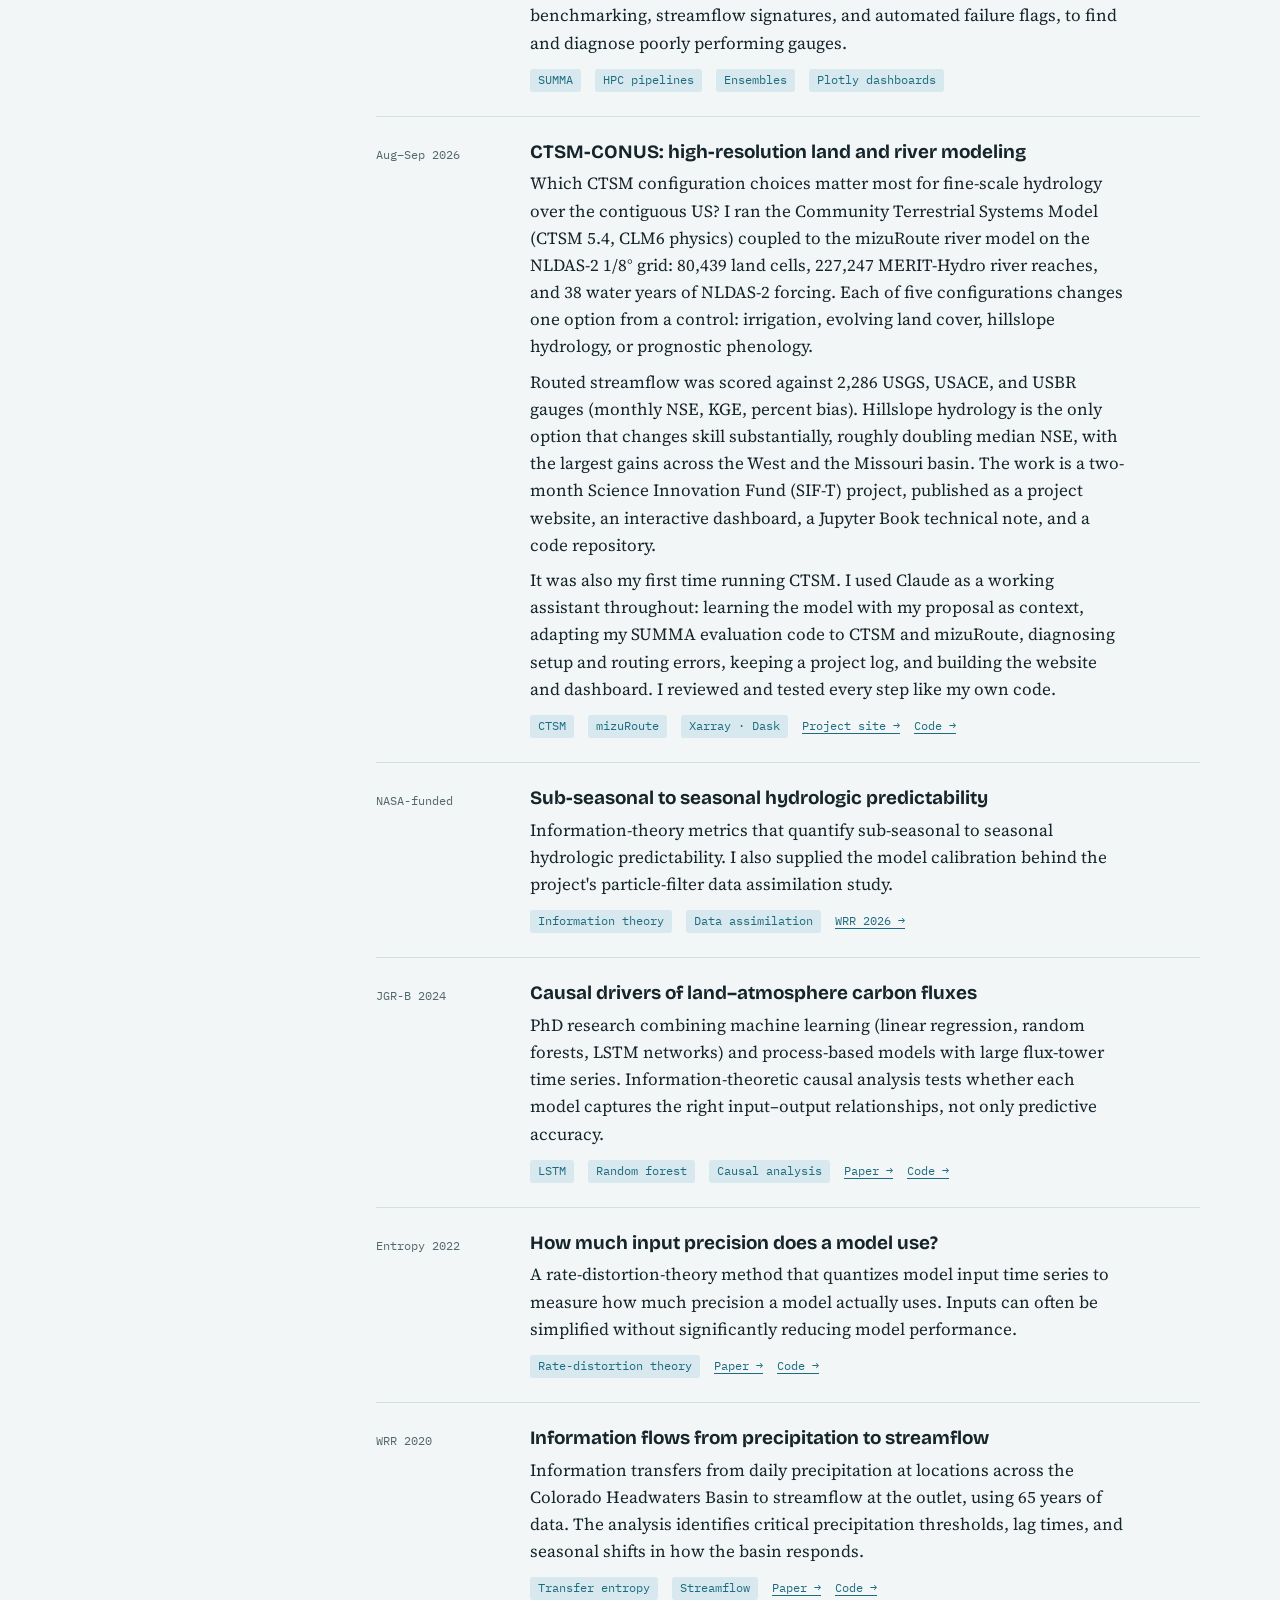
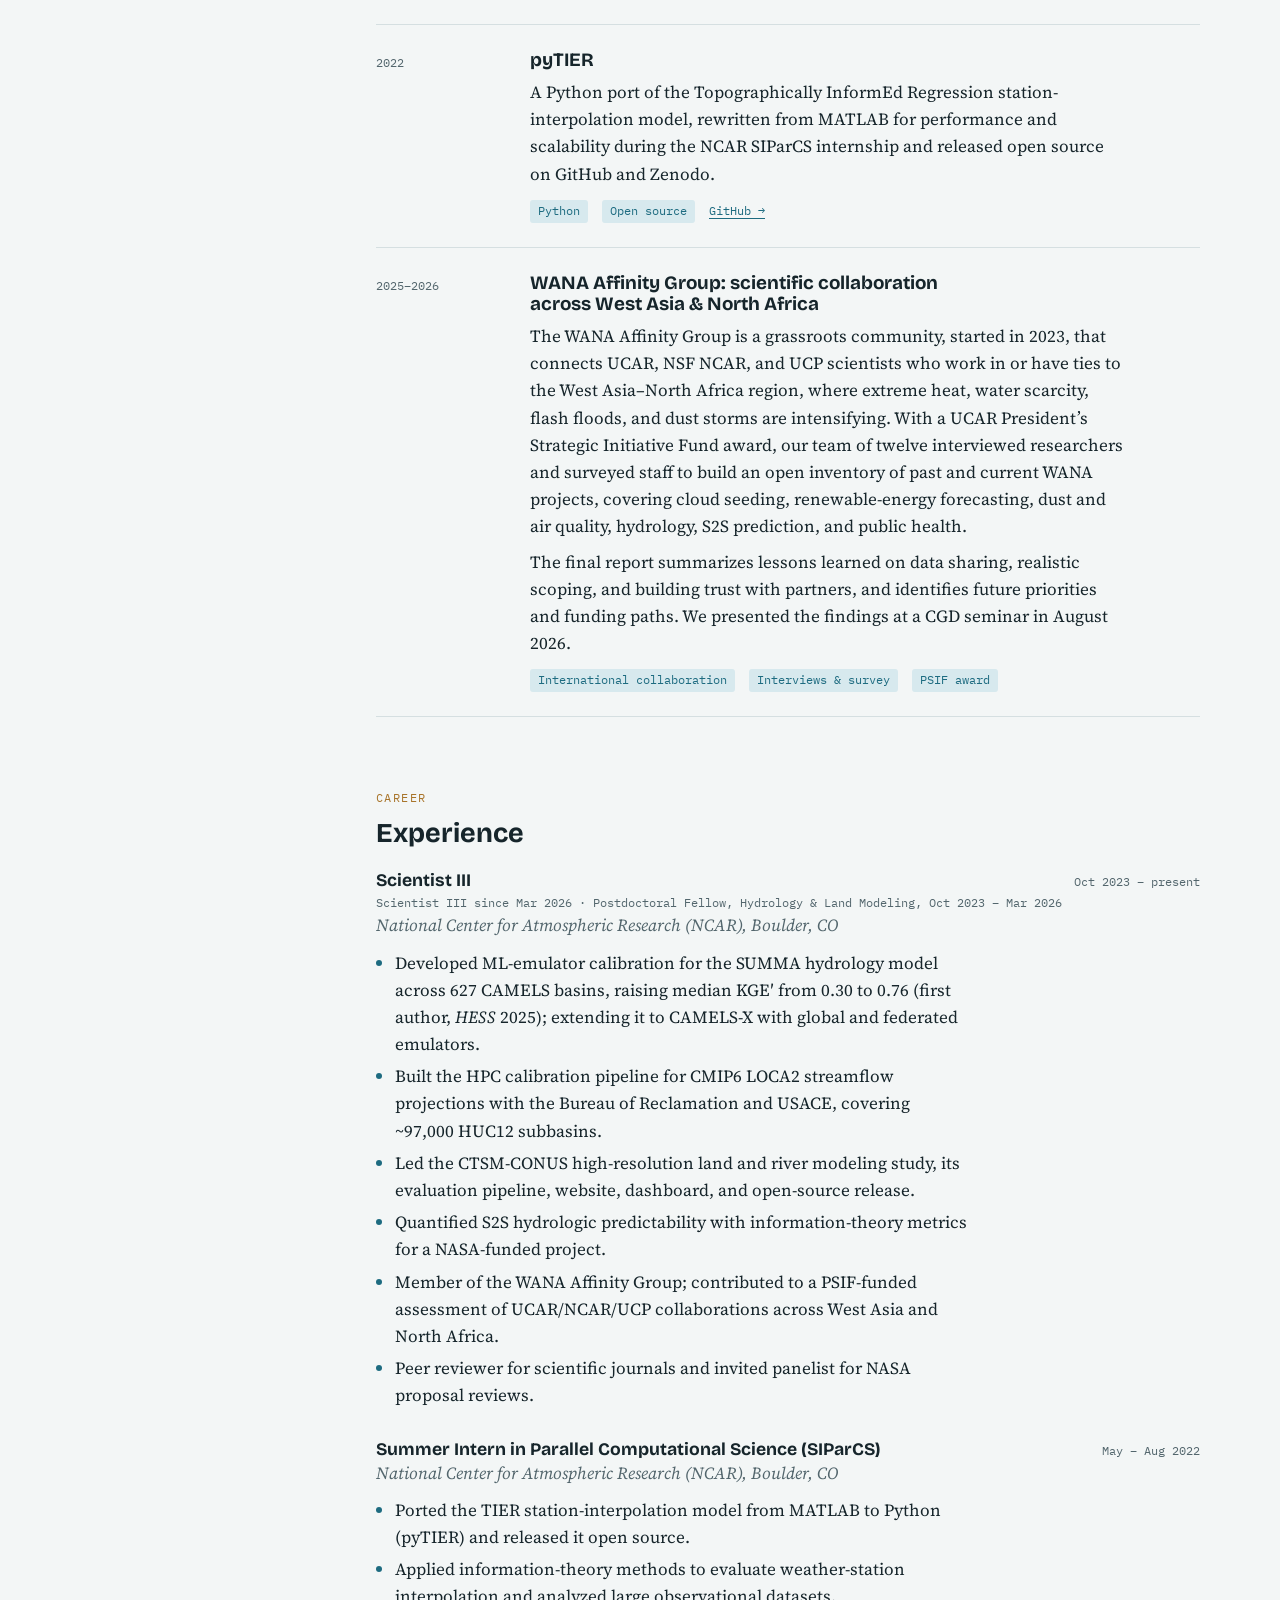
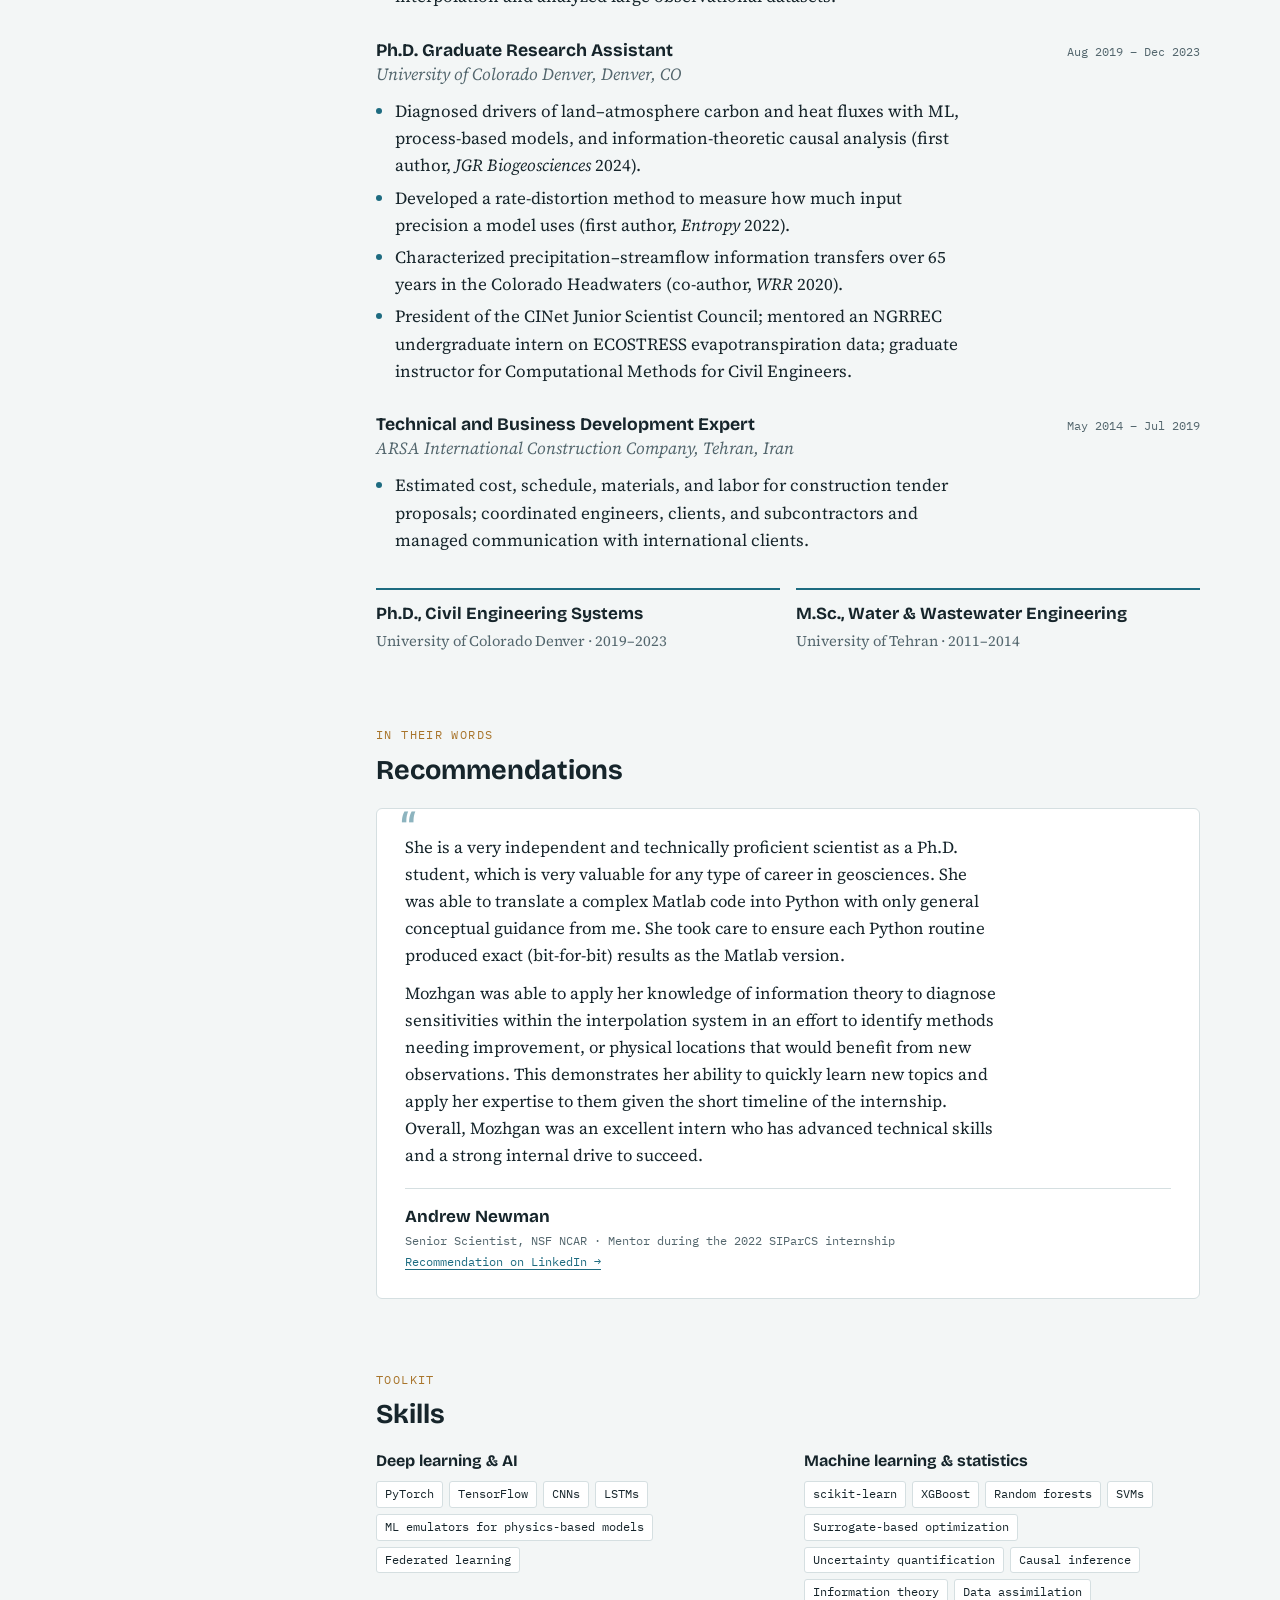
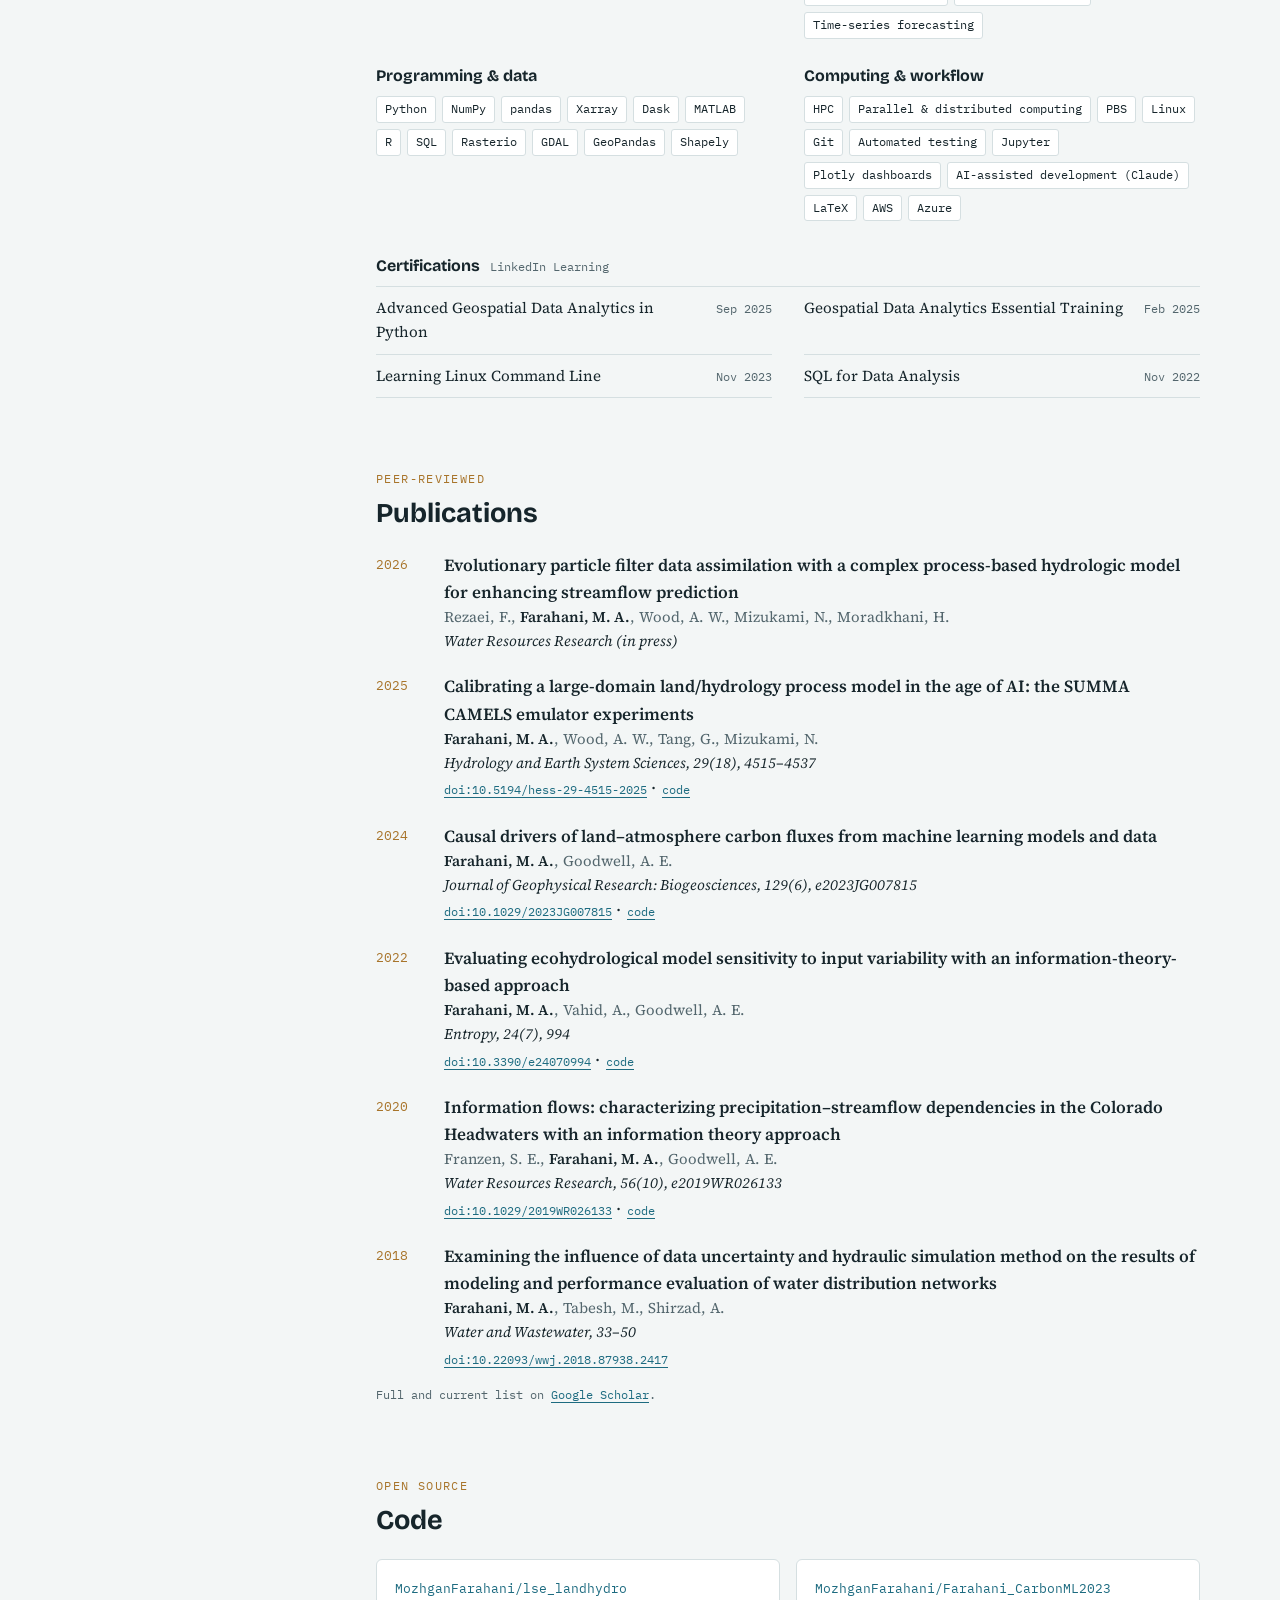
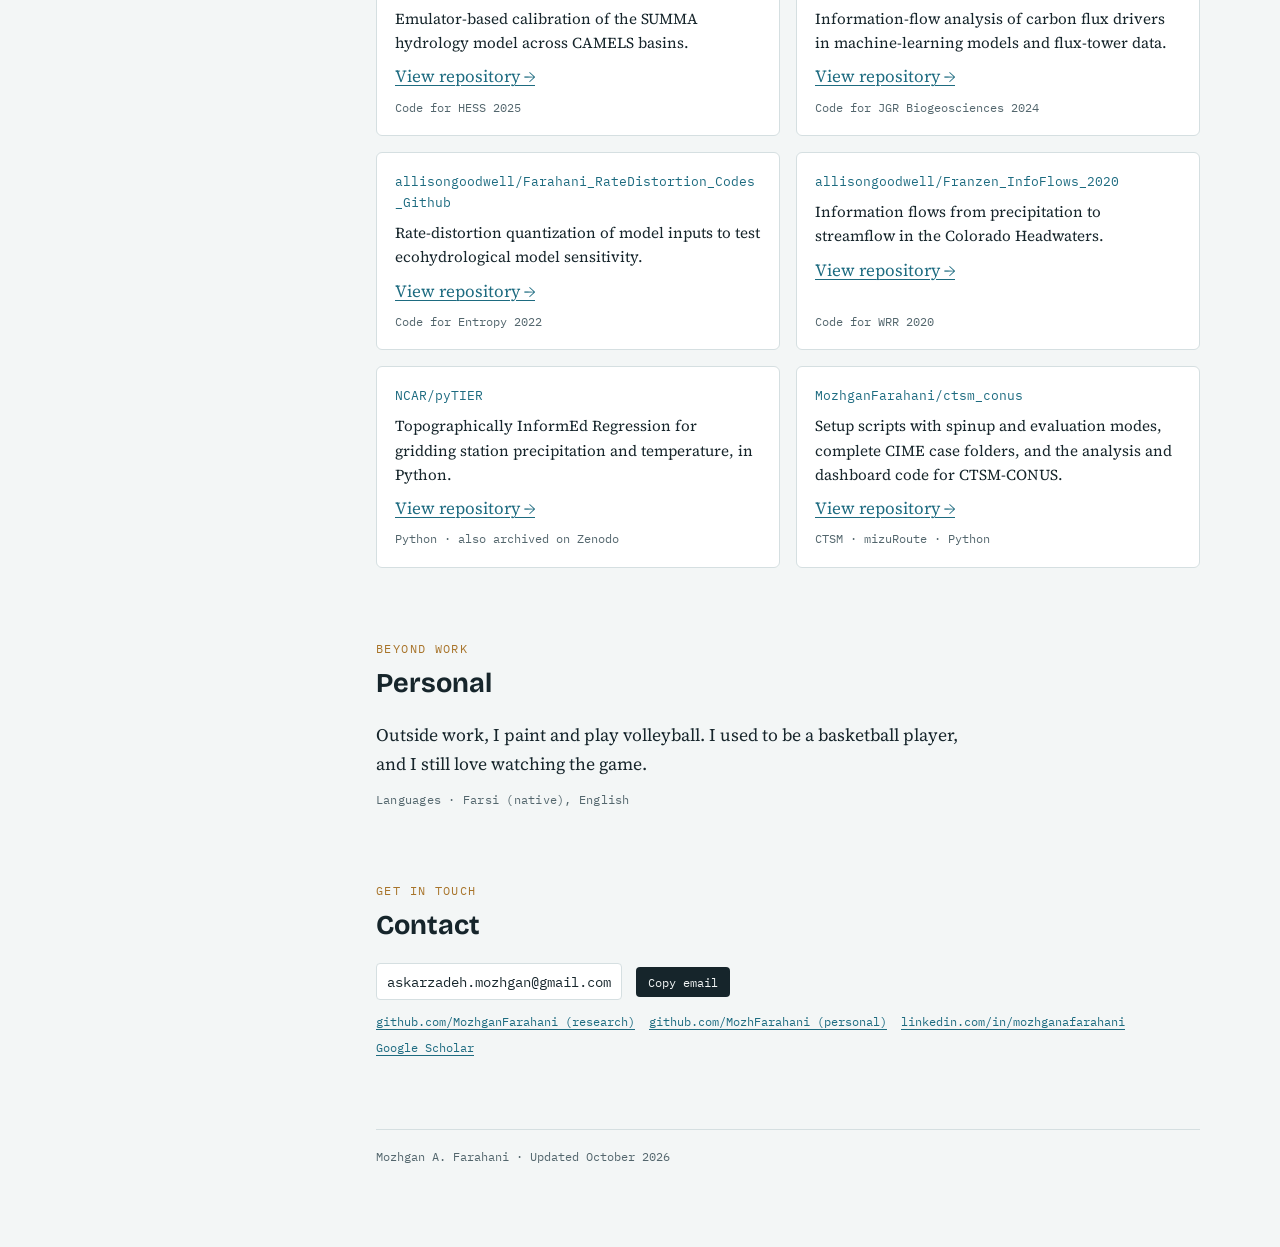
==== commit 03040cde: "Add files via upload" ====
--- a/index.html
+++ b/index.html
@@ -99,6 +99,13 @@
 .skills h3{font-size:1rem;font-weight:700;margin-bottom:10px}
 .chips{display:flex;flex-wrap:wrap;gap:6px}
 .chips span{font-family:var(--mono);font-size:.74rem;border:1px solid var(--rule);background:var(--surface);border-radius:3px;padding:3px 8px}
+.certs{margin-top:36px}
+.certs h3{font-size:1rem;font-weight:700;margin-bottom:10px;display:flex;align-items:baseline;gap:10px;flex-wrap:wrap}
+.certs h3 small{font-family:var(--mono);font-size:.72rem;font-weight:400;color:var(--muted)}
+.certs ul{list-style:none;margin:0;padding:0;display:grid;grid-template-columns:repeat(2,minmax(0,1fr));gap:0 32px;border-top:1px solid var(--rule)}
+.certs li{display:flex;justify-content:space-between;align-items:baseline;gap:16px;padding:9px 0;border-bottom:1px solid var(--rule);font-size:.95rem;min-width:0}
+.certs time{font-family:var(--mono);font-size:.74rem;color:var(--muted);white-space:nowrap;font-variant-numeric:tabular-nums}
+@media (max-width:860px){.certs ul{grid-template-columns:minmax(0,1fr)}}
 /* pubs */
 .pubs{list-style:none;padding:0;margin:0;display:flex;flex-direction:column;gap:20px}
 .pubs li{display:grid;grid-template-columns:52px minmax(0,1fr);gap:16px}
@@ -115,7 +122,6 @@
 .repo .path{font-family:var(--mono);font-size:.82rem;color:var(--river);word-break:break-all}
 .repo p{font-size:.95rem}
 .repo .lang{font-family:var(--mono);font-size:.72rem;color:var(--muted);margin-top:auto}
-.repo.todo{background:transparent;border-style:dashed;grid-column:1/-1}
 /* future */
 .ideas{display:flex;flex-direction:column;gap:0;border-top:1px solid var(--rule)}
 .idea{padding:20px 0;border-bottom:1px solid var(--rule);display:grid;grid-template-columns:minmax(0,1fr) auto;gap:8px 24px}
@@ -127,6 +133,10 @@
 .collab ul{margin:0;padding-left:1.1em;max-width:66ch}
 .collab li{margin-top:4px}
 .note{font-family:var(--mono);font-size:.74rem;color:var(--muted);margin-top:14px;max-width:66ch}
+/* personal */
+.life{display:flex;flex-direction:column;gap:12px}
+.life p{font-size:1.1rem}
+.life .langs{font-family:var(--mono);font-size:.78rem;color:var(--muted);letter-spacing:.02em}
 /* contact */
 .contact{display:flex;flex-direction:column;gap:12px}
 .row{display:flex;flex-wrap:wrap;gap:10px 14px;align-items:center}
@@ -182,7 +192,7 @@
     <section id="about" class="hero">
       <div class="eyebrow">Hydrology · Land modeling · Machine learning · Information theory</div>
       <h1>Applied ML scientist for land, water, and climate models.</h1>
-      <p class="lede">I am a scientist at the National Center for Atmospheric Research with a Ph.D. and 7 years of experience combining machine learning with physics-based models of land, water, and climate. My work runs from research to reliable code: surrogate modeling and optimization, federated learning, causal inference, and uncertainty quantification, built into end-to-end pipelines for training, inference, and evaluation on high-performance computing. My methods are now used in multi-agency projects, and I work closely with domain experts and partner teams, explaining results clearly to technical and non-technical audiences. This page collects my research, code, and publications.</p>
+      <p class="lede">I am a scientist at the National Center for Atmospheric Research with a Ph.D. and 7 years of experience combining machine learning with physics-based models of land, water, and climate. My work runs from research to reliable code: surrogate modeling and optimization, federated learning, causal inference, and uncertainty quantification, built into end-to-end pipelines for training, inference, and evaluation on high-performance computing. My methods are now used in multi-agency projects, and I work closely with domain experts and partner teams, explaining results clearly to technical and non-technical audiences. Looking ahead, I am most interested in physics-informed and hybrid models, where machine learning and physics-based models learn together, and in using information theory to understand what these models learn and why.</p>
     </section>
 
     <section id="projects">
@@ -356,8 +366,17 @@
           <span>Python</span><span>NumPy</span><span>pandas</span><span>Xarray</span><span>Dask</span><span>MATLAB</span><span>R</span><span>SQL</span><span>Rasterio</span><span>GDAL</span><span>GeoPandas</span><span>Shapely</span>
         </div></div>
         <div><h3>Computing &amp; workflow</h3><div class="chips">
-          <span>HPC</span><span>Parallel &amp; distributed computing</span><span>PBS</span><span>Git</span><span>Automated testing</span><span>Jupyter</span><span>Plotly dashboards</span><span>AI-assisted development (Claude)</span><span>LaTeX</span><span>AWS</span><span>Azure</span>
+          <span>HPC</span><span>Parallel &amp; distributed computing</span><span>PBS</span><span>Linux</span><span>Git</span><span>Automated testing</span><span>Jupyter</span><span>Plotly dashboards</span><span>AI-assisted development (Claude)</span><span>LaTeX</span><span>AWS</span><span>Azure</span>
         </div></div>
+      </div>
+      <div class="certs">
+        <h3>Certifications <small>LinkedIn Learning</small></h3>
+        <ul>
+          <li><span>Advanced Geospatial Data Analytics in Python</span><time>Sep 2025</time></li>
+          <li><span>Geospatial Data Analytics Essential Training</span><time>Feb 2025</time></li>
+          <li><span>Learning Linux Command Line</span><time>Nov 2023</time></li>
+          <li><span>SQL for Data Analysis</span><time>Nov 2022</time></li>
+        </ul>
       </div>
     </section>
 
@@ -443,11 +462,10 @@
 
     <section id="personal">
       <div class="eyebrow">Beyond work</div>
-      <h2>Personal projects</h2>
-      <div class="code">
-        <div class="repo todo">
-          <p>Coming soon.</p>
-        </div>
+      <h2>Personal</h2>
+      <div class="life">
+        <p>Outside work, I paint and play volleyball. I used to be a basketball player, and I still love watching the game.</p>
+        <p class="langs">Languages · Farsi (native), English</p>
       </div>
     </section>
 
